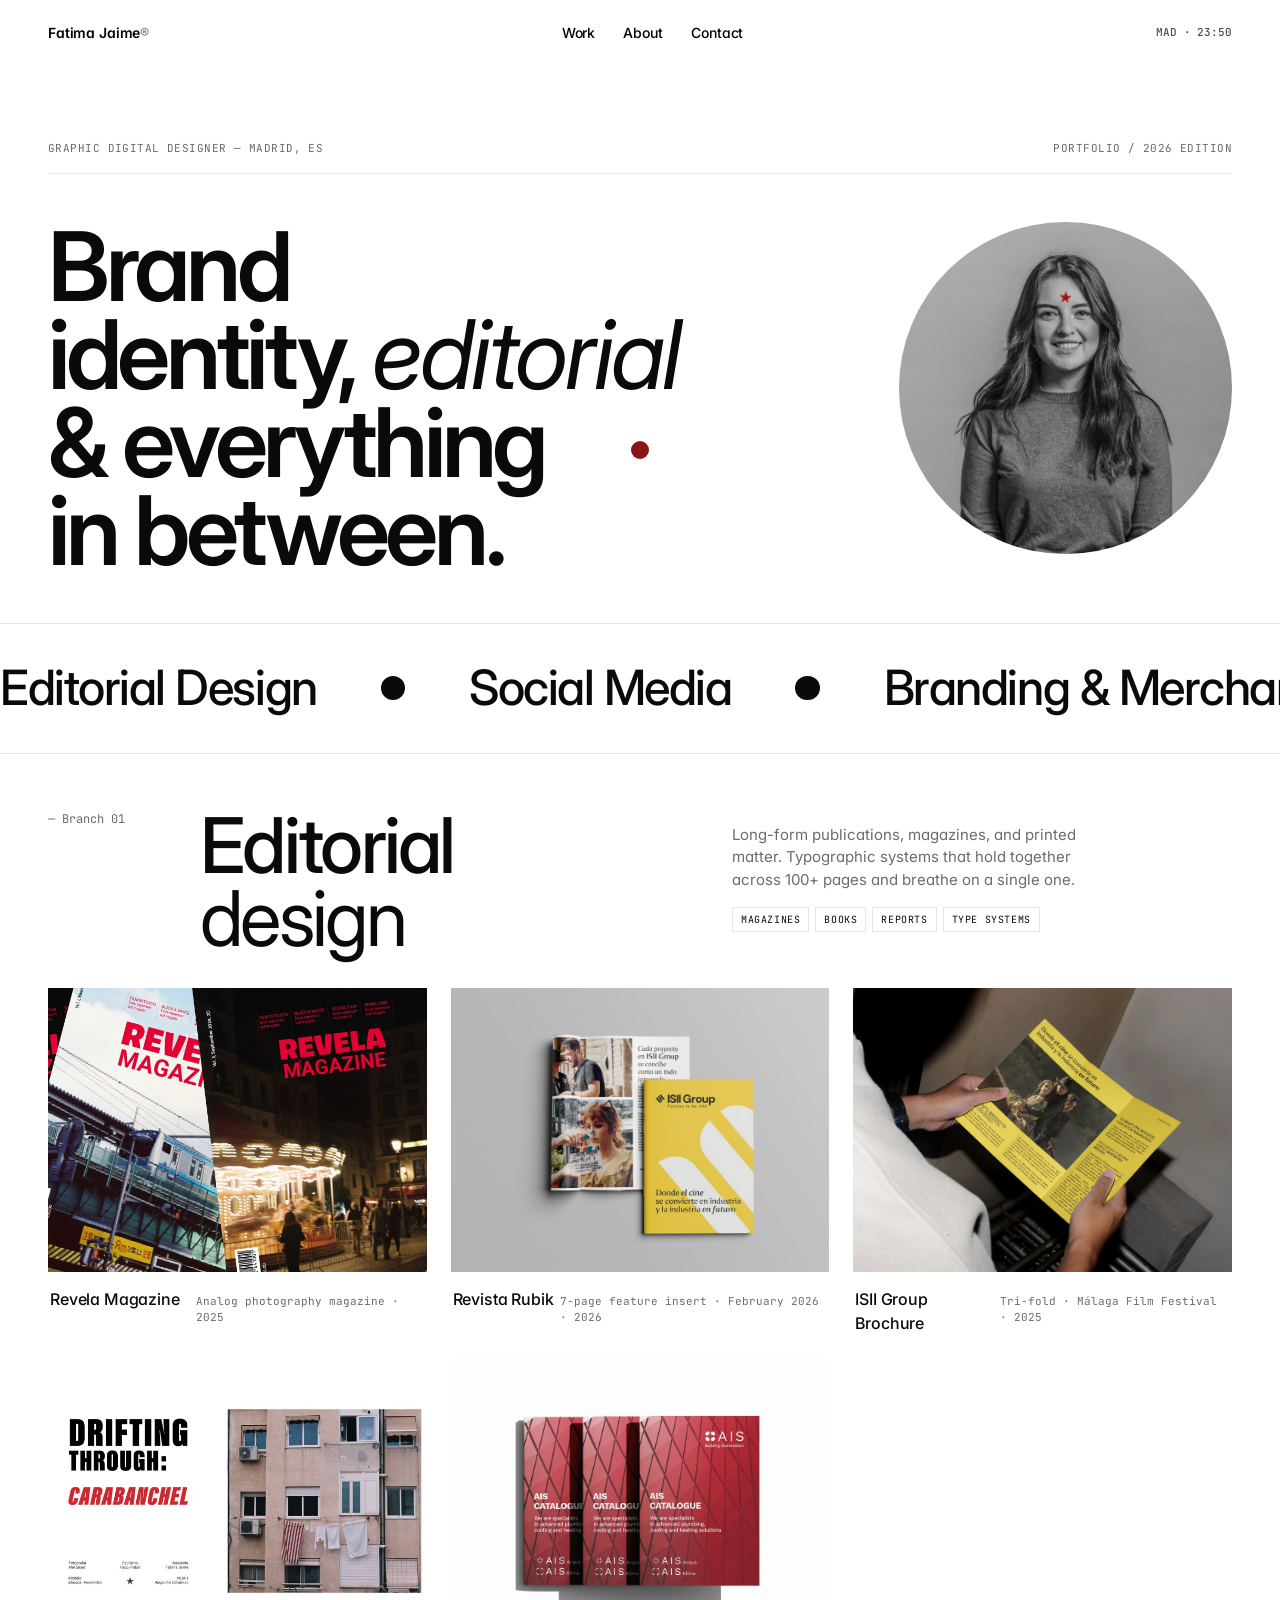
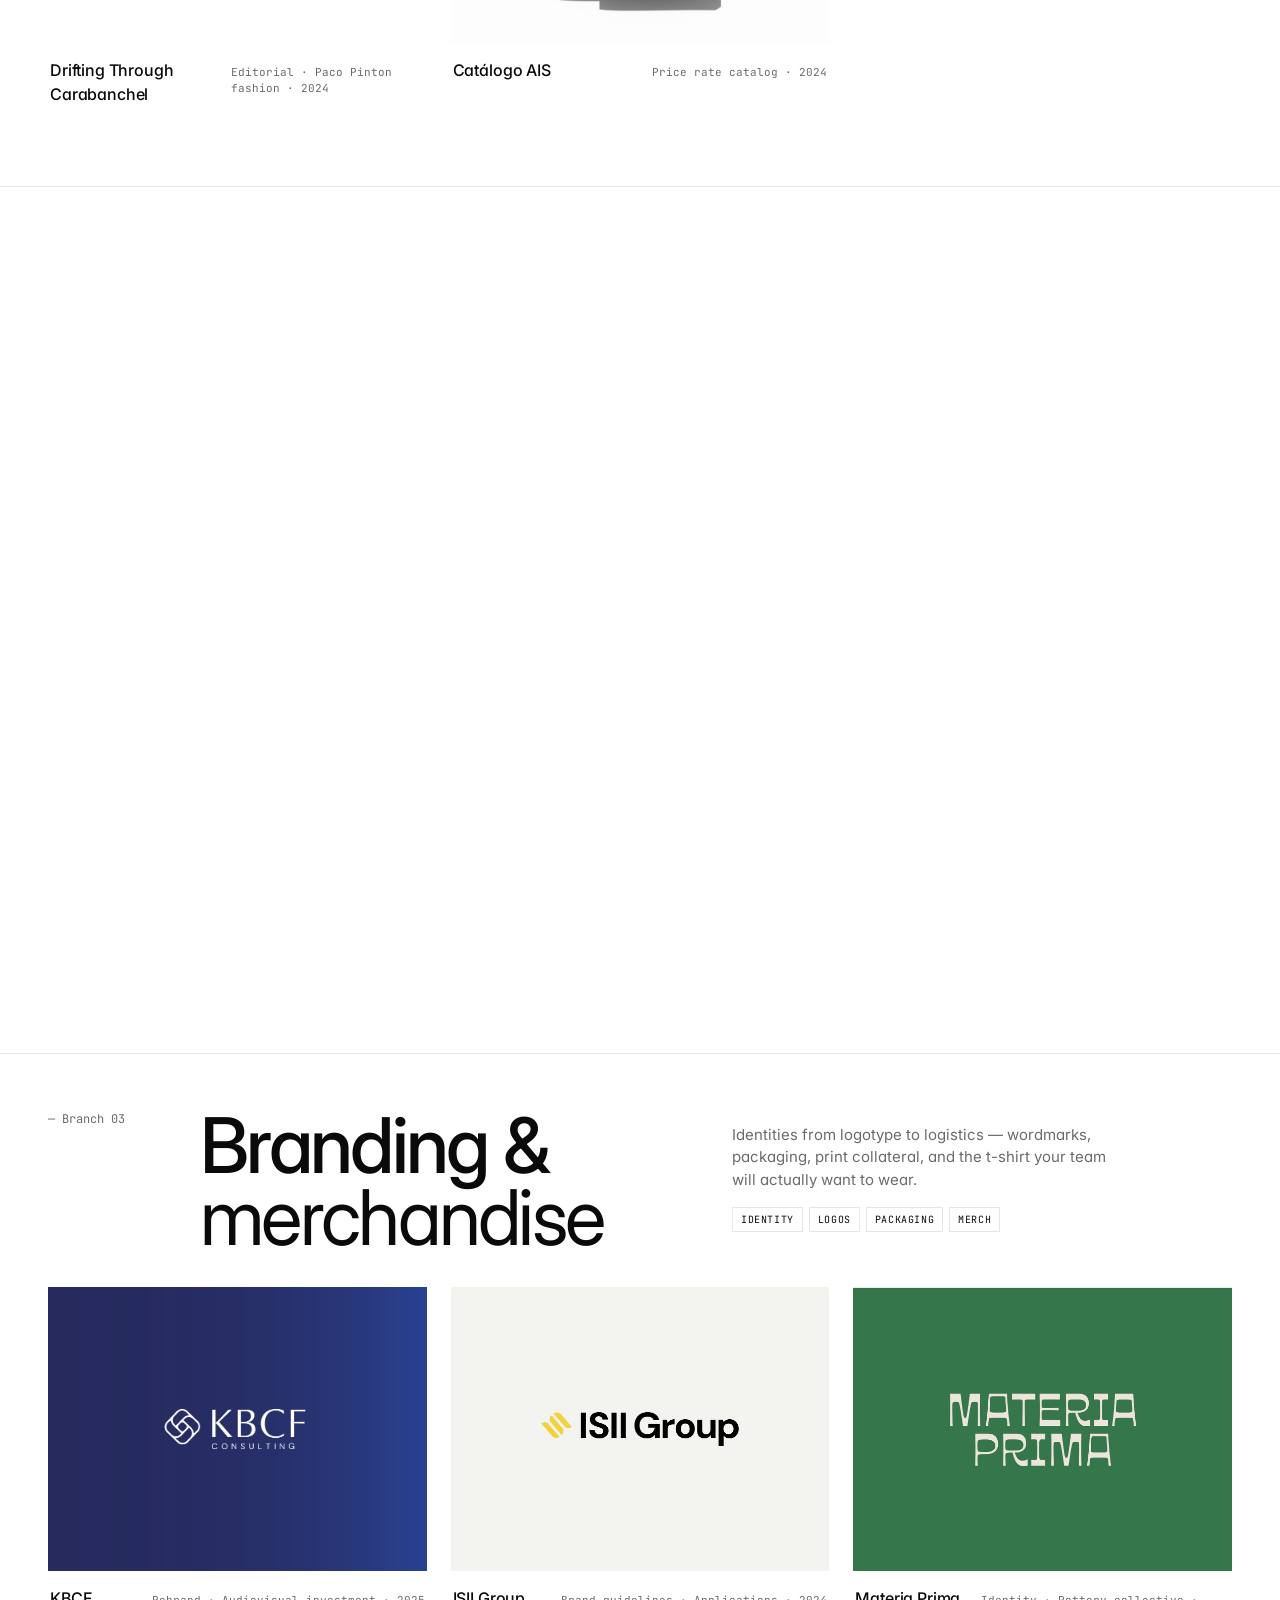
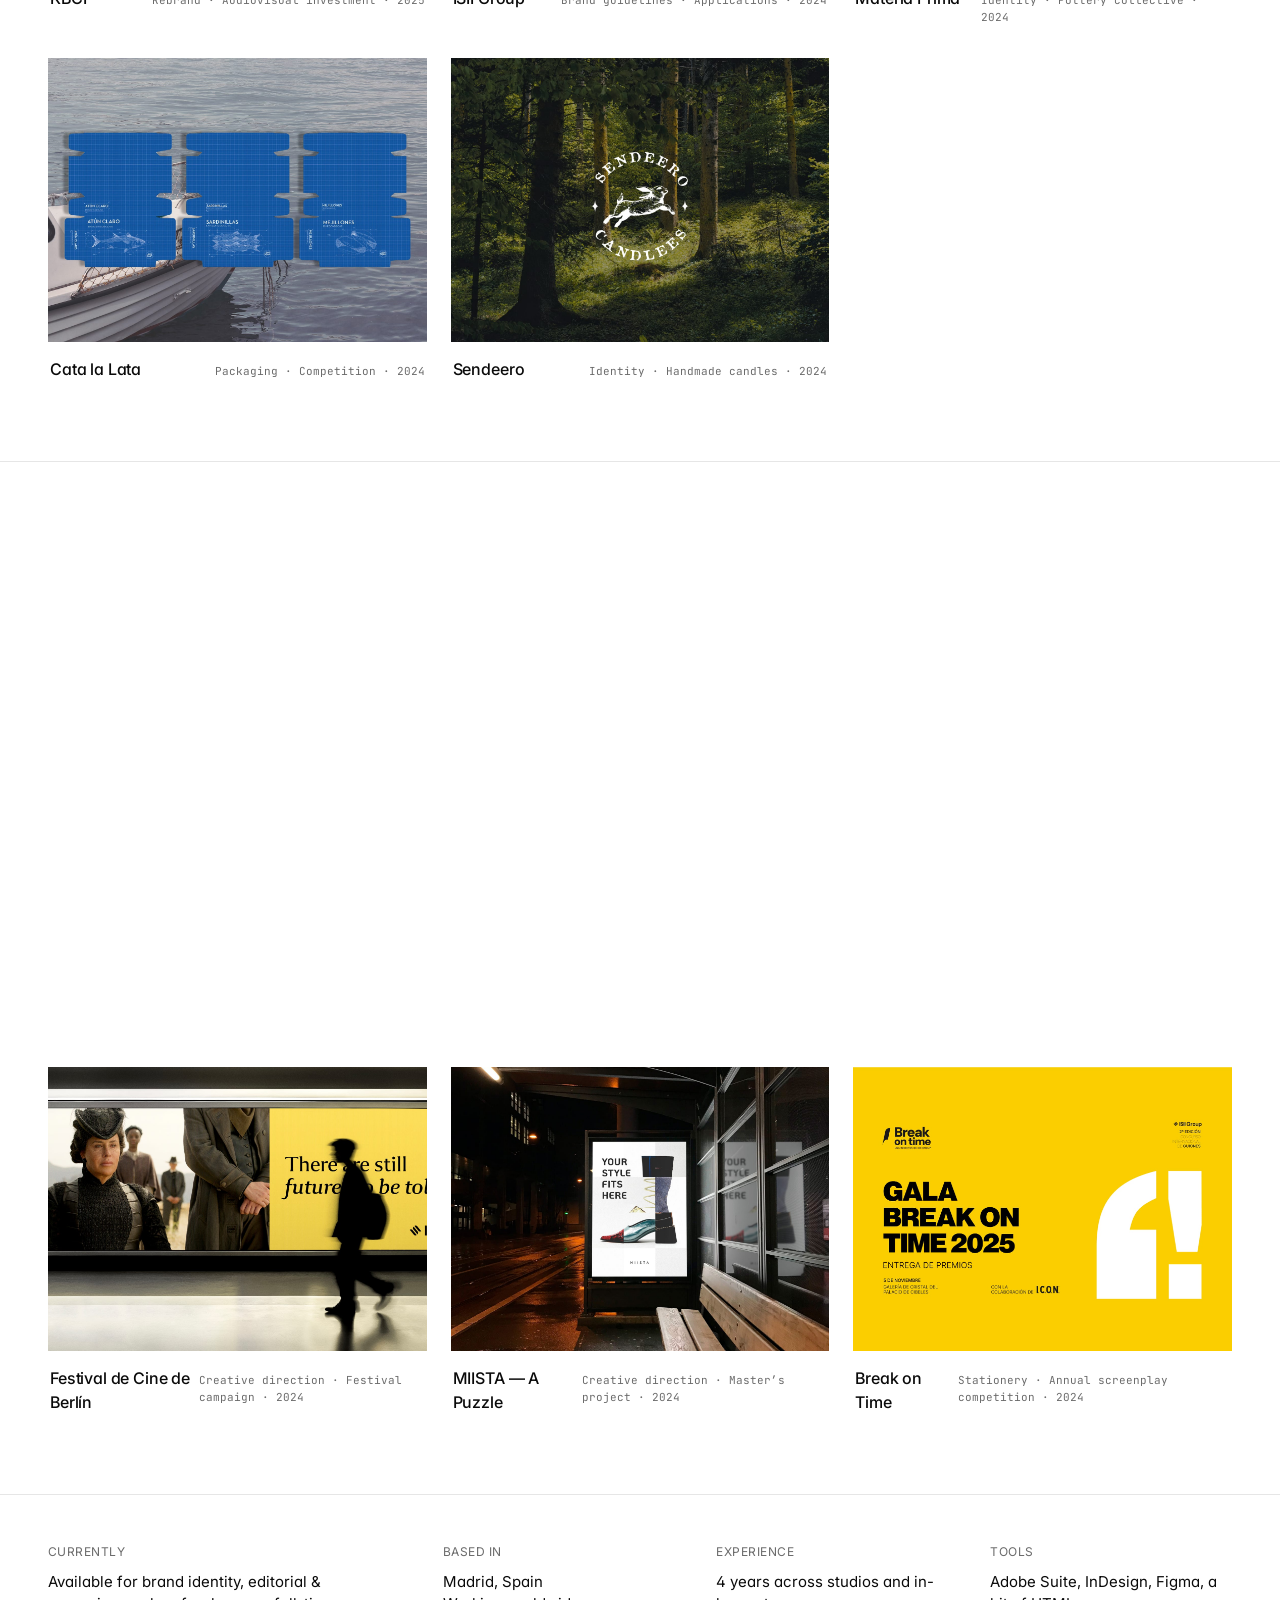
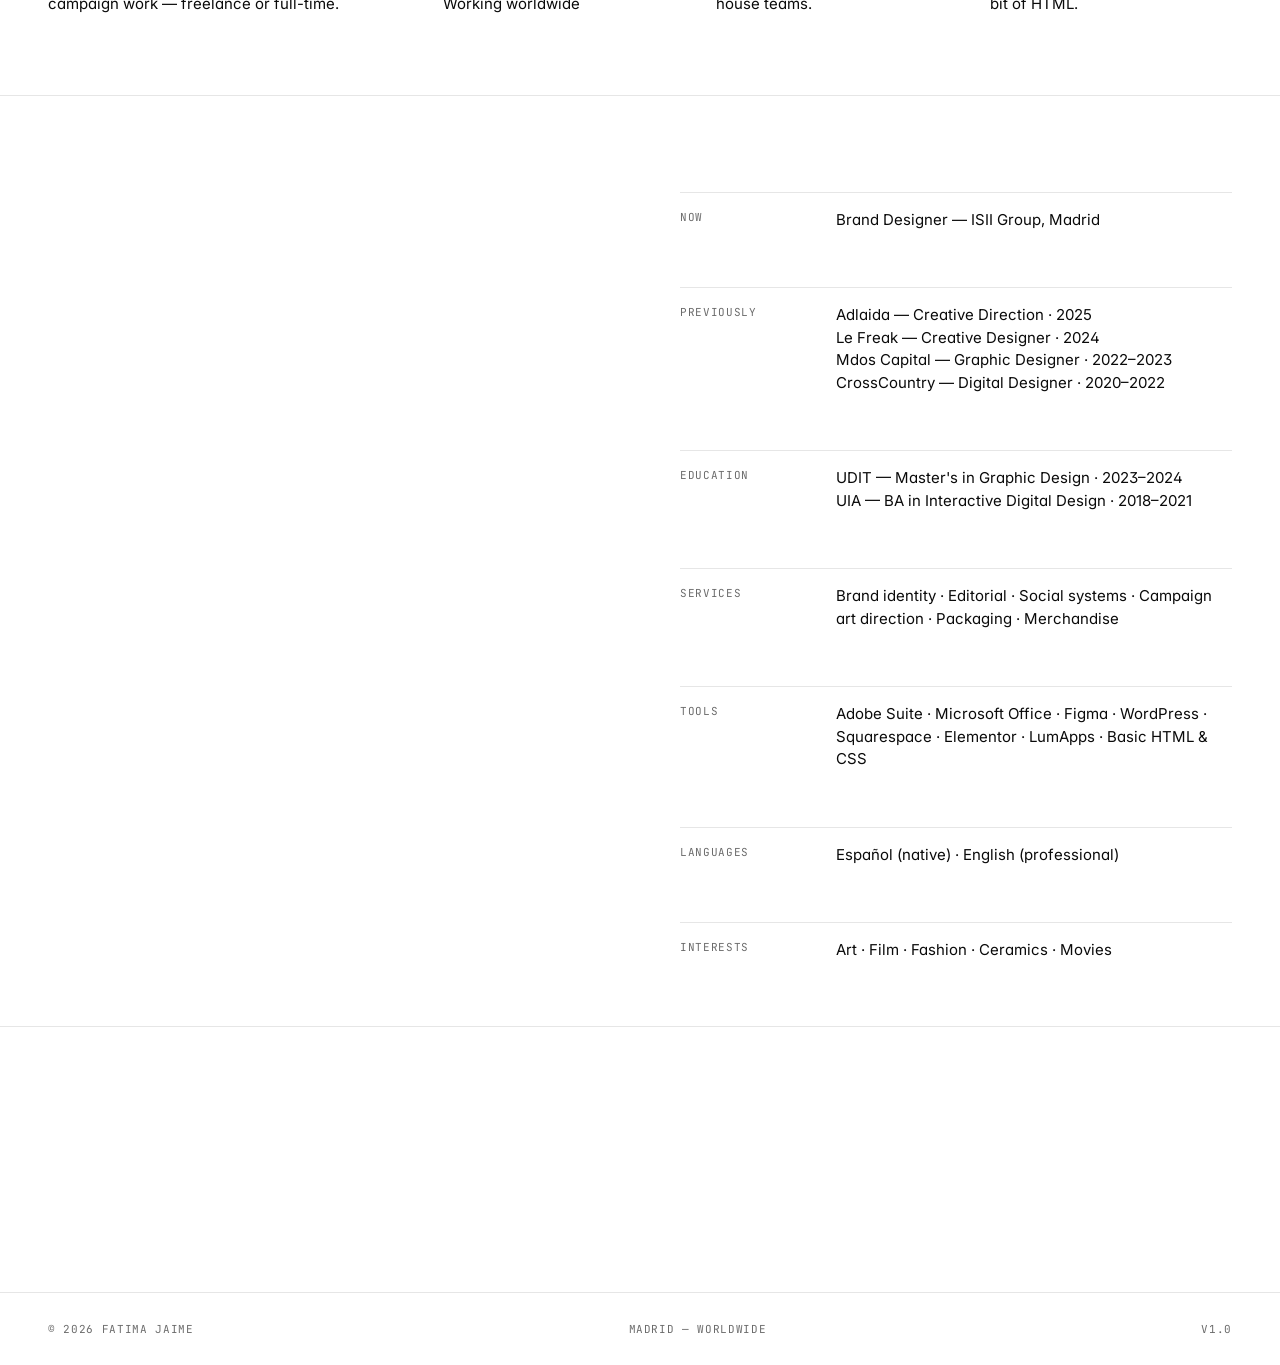
==== index.html @ b33d4600 "Initial portfolio site Static HTML/JS portfolio for Fatima Jaime. Images compressed (max 2000px, JPE" ====
<!doctype html>
<html lang="en">
<head>
<meta charset="utf-8" />
<meta name="viewport" content="width=device-width,initial-scale=1" />
<title>Fatima Jaime — Brand Designer</title>
<link rel="preconnect" href="https://fonts.googleapis.com">
<link rel="preconnect" href="https://fonts.gstatic.com" crossorigin>
<link rel="stylesheet" href="https://fonts.googleapis.com/css2?family=Inter:wght@300;400;500;600;700&family=JetBrains+Mono:wght@400;500&display=swap">
<style>
  :root{
    --bg:#ffffff;
    --fg:#0a0a0a;
    --muted:#6b6b6b;
    --hair:#e6e6e6;
    --hair-2:#f2f2f2;
    --max:1440px;
    --pad:48px;
    --ease: cubic-bezier(.2,.7,.2,1);
  }
  *{box-sizing:border-box;margin:0;padding:0}

  /* ---------- CUSTOM CURSOR ---------- */
  html, body{cursor:none}
  a, button, input, select, textarea, .tile, [role=button]{cursor:none}
  .cursor-dot{
    position:fixed;
    top:0;left:0;
    width:18px;height:18px;
    background:#8c1414;
    border-radius:50%;
    pointer-events:none;
    z-index:9999;
    transform:translate3d(-50%,-50%,0);
    transition: width .25s var(--ease), height .25s var(--ease), background .2s var(--ease);
    will-change: transform;
  }
  .cursor-dot.hover{
    width:44px;height:44px;
    background:#6e0c0c;
  }
  .cursor-dot.click{
    width:10px;height:10px;
  }
  @media (hover:none){
    html,body,a,button,.tile{cursor:auto}
    .cursor-dot{display:none}
  }
  html,body{background:var(--bg);color:var(--fg);-webkit-font-smoothing:antialiased;text-rendering:optimizeLegibility}
  body{
    font-family:"Inter","Inter Display",system-ui,sans-serif;
    font-feature-settings:"ss01","cv11";
    font-size:16px;
    line-height:1.5;
    font-weight:400;
    overflow-x:hidden;
  }
  a{color:inherit;text-decoration:none}
  img{display:block;max-width:100%}
  .mono{font-family:"JetBrains Mono",ui-monospace,monospace;font-size:11px;letter-spacing:.04em;text-transform:uppercase}

  /* ---------- NAV ---------- */
  .nav{
    position:fixed;top:0;left:0;right:0;z-index:50;
    display:flex;align-items:center;justify-content:space-between;
    padding:22px var(--pad);
    mix-blend-mode:difference;color:#fff;
    font-weight:500;
    letter-spacing:-.005em;
  }
  .nav .links{display:flex;gap:28px}
  .nav .links a{position:relative;font-size:14px}
  .nav .links a::after{
    content:"";position:absolute;left:0;right:0;bottom:-4px;height:1px;background:currentColor;
    transform:scaleX(0);transform-origin:left;transition:transform .5s var(--ease);
  }
  .nav .links a:hover::after{transform:scaleX(1)}
  .nav .brand{font-weight:600;font-size:14px;letter-spacing:-.01em}
  .nav .time{font-family:"JetBrains Mono",monospace;font-size:11px;opacity:.7}

  /* ---------- HERO ---------- */
  .hero{
    min-height:auto;
    padding:140px var(--pad) 48px;
    display:grid;
    grid-template-columns: minmax(0, 1fr) min(26vw, 340px);
    column-gap:48px;
    row-gap:48px;
    align-items:start;
  }
  .hero .eyebrow{
    grid-column: 1 / -1;
    display:flex;justify-content:space-between;align-items:baseline;
    color:var(--muted);
    border-bottom:1px solid var(--hair);
    padding-bottom:16px;
  }
  .hero .title{
    grid-column: 1 / 2;
    font-family:"Inter","Inter Display",sans-serif;
    font-weight:600;
    font-size: clamp(42px, 7.5vw, 126px);
    line-height:.92;
    letter-spacing:-.045em;
    text-wrap:balance;
  }
  .hero .title .it{font-style:italic;font-weight:400;letter-spacing:-.03em}
  .hero .portrait{
    grid-column: 2 / 3;
    grid-row: 2 / 3;
    align-self:start;
    width:100%;
    aspect-ratio: 1/1;
    overflow:hidden;
    border-radius:50%;
    filter: saturate(1.15) contrast(1.02);
  }
  .hero .portrait img{width:100%;height:100%;object-fit:cover;transition:transform 1.2s var(--ease)}
  .hero .portrait:hover img{transform:scale(1.03)}
  @media (max-width:900px){
    .hero{grid-template-columns: 1fr}
    .hero .title,.hero .portrait{grid-column:1 / -1}
    .hero .portrait{width:60vw;margin-top:8px}
  }

  /* ---------- INFO STRIP ---------- */
  .info-strip{
    padding:48px var(--pad) 80px;
    display:grid;
    grid-template-columns: 1.2fr .8fr .8fr .8fr;
    gap:32px;
    border-top:1px solid var(--hair);
    align-items:start;
  }
  .info-strip .col h5{color:var(--muted);font-weight:400;font-size:12px;letter-spacing:.04em;text-transform:uppercase;margin-bottom:10px}
  .info-strip .col p{font-size:15px;line-height:1.45;max-width:34ch}
  @media (max-width:900px){
    .info-strip{grid-template-columns:1fr 1fr;gap:24px}
  }

  /* ---------- MARQUEE ---------- */
  .marquee{
    border-top:1px solid var(--hair);
    border-bottom:1px solid var(--hair);
    overflow:hidden;
    padding:28px 0;
  }
  .marquee-track{
    display:flex;gap:64px;
    white-space:nowrap;
    animation: slide 40s linear infinite;
    font-family:"Inter","Inter Display",sans-serif;
    font-weight:500;
    font-size:clamp(26px,3.8vw,56px);
    letter-spacing:-.03em;
  }
  .marquee-track span{display:inline-flex;align-items:center;gap:64px}
  .marquee-track .star{width:.5em;height:.5em;background:var(--fg);border-radius:50%;display:inline-block}
  @keyframes slide{from{transform:translateX(0)}to{transform:translateX(-50%)}}

  /* ---------- SECTION HEADER ---------- */
  .section{padding:120px var(--pad) 80px}
  .sec-head{
    display:grid;grid-template-columns: 120px 1fr auto;gap:32px;
    align-items:baseline;
    border-bottom:1px solid var(--hair);
    padding-bottom:28px;margin-bottom:56px;
  }
  .sec-head .n{font-family:"JetBrains Mono",monospace;font-size:12px;color:var(--muted)}
  .sec-head .t{font-size:clamp(36px,5vw,68px);font-weight:500;letter-spacing:-.035em;line-height:1}
  .sec-head .t em{font-weight:400}
  .sec-head .c{font-family:"JetBrains Mono",monospace;font-size:11px;color:var(--muted);text-transform:uppercase;letter-spacing:.06em}

  /* ---------- BRANCH (work section) ---------- */
  .branch + .branch{border-top:1px solid var(--hair)}
  .branch-head{
    display:grid;grid-template-columns: 120px 1fr 1fr;gap:32px;
    padding:56px var(--pad) 32px;
    align-items:start;
  }
  .branch-head .idx{font-family:"JetBrains Mono",monospace;font-size:12px;color:var(--muted)}
  .branch-head h2{
    font-weight:500;letter-spacing:-.035em;line-height:.95;
    font-size:clamp(40px,6vw,96px);
  }
  .branch-head h2 em{font-weight:400;font-style:normal}
  .branch-head .desc{max-width:42ch;color:var(--muted);font-size:15px;line-height:1.5;padding-top:14px}
  .branch-head .desc .tags{margin-top:16px;display:flex;flex-wrap:wrap;gap:6px}
  .branch-head .desc .tags span{
    font-family:"JetBrains Mono",monospace;font-size:10px;
    padding:4px 8px;border:1px solid var(--hair);color:var(--fg);
    text-transform:uppercase;letter-spacing:.06em;
  }

  .grid{
    display:grid;gap:24px;
    padding:0 var(--pad) 80px;
  }
  .grid.cols-2{grid-template-columns:repeat(2,1fr)}
  .grid.cols-3{grid-template-columns:repeat(3,1fr)}
  .grid.cols-mixed{grid-template-columns:repeat(6,1fr)}
  .grid.cols-mixed .tile.w2{grid-column:span 2}
  .grid.cols-mixed .tile.w3{grid-column:span 3}
  .grid.cols-mixed .tile.w4{grid-column:span 4}
  .grid.cols-mixed .tile.w6{grid-column:span 6}
  @media (max-width:900px){
    .grid.cols-2,.grid.cols-3,.grid.cols-mixed{grid-template-columns:1fr}
    .grid.cols-mixed .tile.w2,.grid.cols-mixed .tile.w3,.grid.cols-mixed .tile.w4,.grid.cols-mixed .tile.w6{grid-column:auto}
  }

  .tile{
    position:relative;
    display:block;
    overflow:hidden;
    cursor:pointer;
  }
  .tile .media{
    position:relative;
    width:100%;
    aspect-ratio: 4/3;
    background: var(--hair-2);
    overflow:hidden;
  }
  .tile.tall .media{aspect-ratio: 3/4}
  .tile.wide .media{aspect-ratio: 16/9}
  .tile.square .media{aspect-ratio: 1/1}
  #grid-editorial .tile .media{aspect-ratio: 4/3 !important}
  #grid-social .tile .media{aspect-ratio: 16/9 !important; background:#f5f2ee}
  #grid-social .tile .media img{object-fit:cover}
  .tile .media svg,
  .tile .media img,
  .tile .media video{width:100%;height:100%;display:block;object-fit:cover;transition: transform 1s var(--ease)}
  .tile:hover .media svg,
  .tile:hover .media img,
  .tile:hover .media video{transform:scale(1.03)}
  .tile .cap{
    display:flex;justify-content:space-between;align-items:baseline;
    padding:14px 2px 0;
    border-top:1px solid transparent;
  }
  .tile .cap h3{font-weight:500;font-size:16px;letter-spacing:-.01em}
  .tile .cap .yr{font-family:"JetBrains Mono",monospace;font-size:11px;color:var(--muted)}
  .tile .cap .arr{
    display:inline-block;transform:translateX(-6px);opacity:0;
    transition:transform .5s var(--ease),opacity .5s var(--ease);
    margin-left:8px;
  }
  .tile:hover .cap .arr{transform:translateX(0);opacity:1}

  /* Placeholder textures */
  .ph{width:100%;height:100%}
  .ph-label{
    position:absolute;left:16px;bottom:16px;
    font-family:"JetBrains Mono",monospace;font-size:10px;
    background:rgba(255,255,255,.9);padding:4px 8px;
    text-transform:uppercase;letter-spacing:.06em;color:var(--fg);
  }

  /* ---------- ABOUT ---------- */
  .about{
    padding:96px var(--pad) 48px;
    display:grid;grid-template-columns: 1fr 1fr; gap:80px;
    border-top:1px solid var(--hair);
    align-items:end;
  }
  .about .lead{
    font-size:clamp(28px,3vw,44px);
    font-weight:400;
    letter-spacing:-.02em;
    line-height:1.15;
    text-wrap:balance;
  }
  .about .lead em{font-weight:400;color:var(--muted)}
  .about .side{display:flex;flex-direction:column;gap:40px}
  .about .kv{display:grid;grid-template-columns: 140px 1fr;gap:16px;padding:16px 0;border-top:1px solid var(--hair)}
  .about .kv h5{font-family:"JetBrains Mono",monospace;font-size:11px;text-transform:uppercase;letter-spacing:.06em;color:var(--muted);font-weight:400}
  .about .kv p{font-size:15px;line-height:1.5}
  @media (max-width:900px){.about{grid-template-columns:1fr;gap:40px}}

  /* ---------- CONTACT ---------- */
  .contact{
    padding:64px var(--pad) 48px;
    border-top:1px solid var(--hair);
    text-align:left;
  }
  .contact .hint{font-family:"JetBrains Mono",monospace;font-size:11px;color:var(--muted);text-transform:uppercase;letter-spacing:.06em;margin-bottom:32px}
  .contact h2{
    font-size:clamp(60px,12vw,220px);
    font-weight:500;letter-spacing:-.045em;line-height:.9;
  }
  .contact h2 em{font-weight:400;font-style:italic}
  .contact .mail{
    display:inline-flex;align-items:center;gap:8px;
    border-bottom:1px solid var(--fg);
    padding-bottom:2px;margin-top:8px;
    transition:padding .3s var(--ease);
  }
  .contact .mail:hover{padding-right:14px}
  .contact .socials{
    margin-top:32px;display:flex;gap:24px;flex-wrap:wrap;
    padding-top:20px;border-top:1px solid var(--hair);
  }
  .contact .socials a{
    display:flex;align-items:center;gap:10px;font-size:14px;
  }
  .contact .socials a .dot{width:6px;height:6px;background:var(--fg);border-radius:50%}

  /* ---------- FOOTER ---------- */
  footer{
    padding:28px var(--pad);
    border-top:1px solid var(--hair);
    display:flex;justify-content:space-between;align-items:center;
    color:var(--muted);
    font-family:"JetBrains Mono",monospace;font-size:11px;
    text-transform:uppercase;letter-spacing:.06em;
  }

  /* ---------- REVEAL ---------- */
  [data-reveal]{
    opacity:0;transform:translateY(24px);
    transition: opacity .9s var(--ease), transform .9s var(--ease);
  }
  [data-reveal].in{opacity:1;transform:none}

  /* ---------- TWEAKS PANEL ---------- */
  .tweaks{
    position:fixed;right:16px;bottom:16px;z-index:100;
    background:#fff;border:1px solid var(--fg);
    padding:16px;width:280px;
    font-family:"JetBrains Mono",monospace;font-size:11px;
    display:none;
  }
  .tweaks.open{display:block}
  .tweaks h4{text-transform:uppercase;letter-spacing:.08em;font-weight:500;margin-bottom:14px;display:flex;justify-content:space-between;align-items:center}
  .tweaks .row{margin-bottom:12px}
  .tweaks .row label{display:block;color:var(--muted);margin-bottom:6px;text-transform:uppercase;letter-spacing:.06em}
  .tweaks select,.tweaks input[type=text]{
    width:100%;padding:6px 8px;border:1px solid var(--hair);font-family:inherit;font-size:11px;background:#fff;
  }
  .tweaks button.x{background:none;border:none;cursor:pointer;font-family:inherit;font-size:14px}

  /* ---------- LIGHTBOX ---------- */
  .lightbox{
    position:fixed;inset:0;z-index:200;
    background:rgba(255,255,255,.98);
    display:none;flex-direction:column;
  }
  .lightbox.open{display:flex}
  .lb-meta{
    padding:20px 32px;border-bottom:1px solid var(--hair);
    background:#fff;
  }
  .lb-head{display:flex;justify-content:space-between;align-items:flex-start;gap:24px}
  .lb-title{font-size:22px;font-weight:500;letter-spacing:-.02em}
  .lb-sub{font-family:"JetBrains Mono",monospace;font-size:11px;color:var(--muted);text-transform:uppercase;letter-spacing:.06em;margin-top:4px}
  .lb-desc{margin-top:10px;max-width:68ch;font-size:14px;color:var(--muted);line-height:1.5}
  .lb-nav{display:flex;align-items:center;gap:10px}
  .lb-count{font-family:"JetBrains Mono",monospace;font-size:11px;color:var(--muted);margin-right:8px}
  .lb-btn{
    width:36px;height:36px;border:1px solid var(--hair);background:#fff;
    font-size:16px;cursor:none;font-family:inherit;
    display:inline-flex;align-items:center;justify-content:center;
  }
  .lb-btn:hover{background:var(--fg);color:#fff}
  .lb-x{font-size:22px}
  .lb-stage{
    flex:1;overflow-y:auto;padding:32px;
    display:flex;flex-direction:column;gap:24px;align-items:center;
    background:#fafafa;
  }
  .lb-stage img,
  .lb-stage video{
    max-width:min(1100px, 100%);
    width:100%;height:auto;display:block;
    box-shadow:0 8px 32px rgba(0,0,0,.08);
  }
  /* Portrait videos (IG stories) — cap height instead of width */
  .lb-stage video{
    max-height:80vh;
    width:auto;
    max-width:min(560px, 100%);
    object-fit:contain;
    background:#000;
  }
</style>
</head>
<body>

<script>
const TWEAKS_DEFAULTS = /*EDITMODE-BEGIN*/{
  "heroStyle": "stacked",
  "workLayout": "uniform",
  "showMarquee": true
}/*EDITMODE-END*/;
</script>

<!-- CUSTOM CURSOR -->
<div class="cursor-dot" id="cursorDot"></div>

<!-- NAV -->
<nav class="nav">
  <a class="brand" href="#top">Fatima Jaime<span style="opacity:.5">®</span></a>
  <div class="links">
    <a href="#work">Work</a>
    <a href="#about">About</a>
    <a href="#contact">Contact</a>
  </div>
  <div class="time" id="clock">MAD · 00:00</div>
</nav>

<!-- HERO -->
<section class="hero" id="top">
  <div class="eyebrow mono" data-reveal>
    <span>Graphic digital designer — Madrid, ES</span>
    <span>Portfolio / 2026 Edition</span>
  </div>

  <h1 class="title" data-reveal id="heroTitle">
    Brand<br/>
    identity, <span class="it">editorial</span><br/>
    &amp; everything<br/>
    in between.
  </h1>

  <div class="portrait" data-reveal>
    <img src="assets/fati.jpg" alt="Fatima Jaime">
  </div>
</section>

<!-- MARQUEE -->
<div class="marquee" id="marquee">
  <div class="marquee-track">
    <span>Editorial Design <i class="star"></i> Social Media <i class="star"></i> Branding &amp; Merchandise <i class="star"></i> Campaigns <i class="star"></i></span>
    <span>Editorial Design <i class="star"></i> Social Media <i class="star"></i> Branding &amp; Merchandise <i class="star"></i> Campaigns <i class="star"></i></span>
  </div>
</div>

<!-- WORK -->
<section id="work">

  <!-- BRANCH: EDITORIAL -->
  <div class="branch" id="editorial">
    <div class="branch-head" data-reveal>
      <span class="idx">— Branch 01</span>
      <h2>Editorial<br/><em>design</em></h2>
      <div class="desc">
        Long-form publications, magazines, and printed matter. Typographic systems that hold together across 100+ pages and breathe on a single one.
        <div class="tags">
          <span>Magazines</span><span>Books</span><span>Reports</span><span>Type systems</span>
        </div>
      </div>
    </div>
    <div class="grid cols-mixed" id="grid-editorial"></div>
  </div>

  <!-- BRANCH: SOCIAL -->
  <div class="branch" id="social">
    <div class="branch-head" data-reveal>
      <span class="idx">— Branch 02</span>
      <h2>Social<br/><em>media</em></h2>
      <div class="desc">
        Content systems for brands that post every day. Grids, story templates, and campaign drops designed to scale without losing character.
        <div class="tags">
          <span>Instagram</span><span>Templates</span><span>Motion</span><span>Content design</span>
        </div>
      </div>
    </div>
    <div class="grid cols-3" id="grid-social"></div>
  </div>

  <!-- BRANCH: BRANDING -->
  <div class="branch" id="branding">
    <div class="branch-head" data-reveal>
      <span class="idx">— Branch 03</span>
      <h2>Branding &amp;<br/><em>merchandise</em></h2>
      <div class="desc">
        Identities from logotype to logistics — wordmarks, packaging, print collateral, and the t-shirt your team will actually want to wear.
        <div class="tags">
          <span>Identity</span><span>Logos</span><span>Packaging</span><span>Merch</span>
        </div>
      </div>
    </div>
    <div class="grid cols-mixed" id="grid-branding"></div>
  </div>

  <!-- BRANCH: CAMPAIGNS -->
  <div class="branch" id="campaigns">
    <div class="branch-head" data-reveal>
      <span class="idx">— Branch 04</span>
      <h2>Campaigns<br/><em>&amp; corporate</em></h2>
      <div class="desc">
        Integrated campaigns that live across OOH, digital, and internal comms. Built to communicate clearly, first — and then to delight.
        <div class="tags">
          <span>Art direction</span><span>OOH</span><span>Decks</span><span>Corporate</span>
        </div>
      </div>
    </div>
    <div class="grid cols-2" id="grid-campaigns"></div>
  </div>

</section>

<!-- INFO STRIP (Currently / Based in / Experience / Tools) -->
<section class="info-strip">
  <div class="col" data-reveal>
    <h5>Currently</h5>
    <p>Available for brand identity, editorial &amp; campaign work — freelance or full-time.</p>
  </div>
  <div class="col" data-reveal>
    <h5>Based in</h5>
    <p>Madrid, Spain<br/>Working worldwide</p>
  </div>
  <div class="col" data-reveal>
    <h5>Experience</h5>
    <p>4 years across studios and in-house teams.</p>
  </div>
  <div class="col" data-reveal>
    <h5>Tools</h5>
    <p>Adobe Suite, InDesign, Figma, a bit of HTML.</p>
  </div>
</section>

<!-- ABOUT -->
<section class="about" id="about">
  <p class="lead" data-reveal>
    I'm <strong>Fatima Jaime</strong> — currently <em>Brand Designer at ISII Group</em>, based in Madrid. An interactive digital designer working across <em>identities, editorial systems, and campaigns</em>. I strive to learn from every opportunity, whether corporate or creative — my curiosity drives me to explore and appreciate design across all mediums.
  </p>
  <div class="side" data-reveal>
    <div class="kv"><h5>Now</h5><p>Brand Designer — ISII Group, Madrid</p></div>
    <div class="kv"><h5>Previously</h5><p>Adlaida — Creative Direction · 2025<br/>Le Freak — Creative Designer · 2024<br/>Mdos Capital — Graphic Designer · 2022–2023<br/>CrossCountry — Digital Designer · 2020–2022</p></div>
    <div class="kv"><h5>Education</h5><p>UDIT — Master's in Graphic Design · 2023–2024<br/>UIA — BA in Interactive Digital Design · 2018–2021</p></div>
    <div class="kv"><h5>Services</h5><p>Brand identity · Editorial · Social systems · Campaign art direction · Packaging · Merchandise</p></div>
    <div class="kv"><h5>Tools</h5><p>Adobe Suite · Microsoft Office · Figma · WordPress · Squarespace · Elementor · LumApps · Basic HTML &amp; CSS</p></div>
    <div class="kv"><h5>Languages</h5><p>Español (native) · English (professional)</p></div>
    <div class="kv"><h5>Interests</h5><p>Art · Film · Fashion · Ceramics · Movies</p></div>
  </div>
</section>

<!-- CONTACT -->
<section class="contact" id="contact">
  <div class="hint" data-reveal>— Get in touch</div>
  <div style="margin-top:8px" data-reveal>
    <a class="mail mono" style="font-size:13px" href="mailto:fatimajaimemoncada@gmail.com">fatimajaimemoncada@gmail.com →</a>
  </div>
  <div class="socials" data-reveal>
    <a href="https://www.linkedin.com/in/fatima-jaime-moncada-629b0825b/" target="_blank" rel="noopener"><span class="dot"></span> LinkedIn</a>
    <a href="https://www.behance.net/upsfatt" target="_blank" rel="noopener"><span class="dot"></span> Behance</a>
    <a href="mailto:fatimajaimemoncada@gmail.com"><span class="dot"></span> Email</a>
  </div>
</section>

<footer>
  <span>© 2026 Fatima Jaime</span>
  <span>Madrid — Worldwide</span>
  <span>v1.0</span>
</footer>

<!-- TWEAKS -->
<div class="tweaks" id="tweaks">
  <h4>Tweaks <button class="x" id="closeTweaks">×</button></h4>
  <div class="row">
    <label>Hero wording</label>
    <select id="tw-hero">
      <option value="stacked">Stacked (default)</option>
      <option value="short">Short & loud</option>
      <option value="quiet">Quiet introduction</option>
    </select>
  </div>
  <div class="row">
    <label>Work grid layout</label>
    <select id="tw-layout">
      <option value="mixed">Mixed asymmetric</option>
      <option value="uniform">Uniform 3-column</option>
      <option value="tall">Tall gallery</option>
    </select>
  </div>
  <div class="row">
    <label>Marquee strip</label>
    <select id="tw-marquee">
      <option value="true">Show</option>
      <option value="false">Hide</option>
    </select>
  </div>
</div>

<!-- LIGHTBOX -->
<div class="lightbox" id="lightbox" aria-hidden="true">
  <div class="lb-meta"></div>
  <div class="lb-stage"></div>
</div>

<script src="portfolio.js"></script>

</body>
</html>
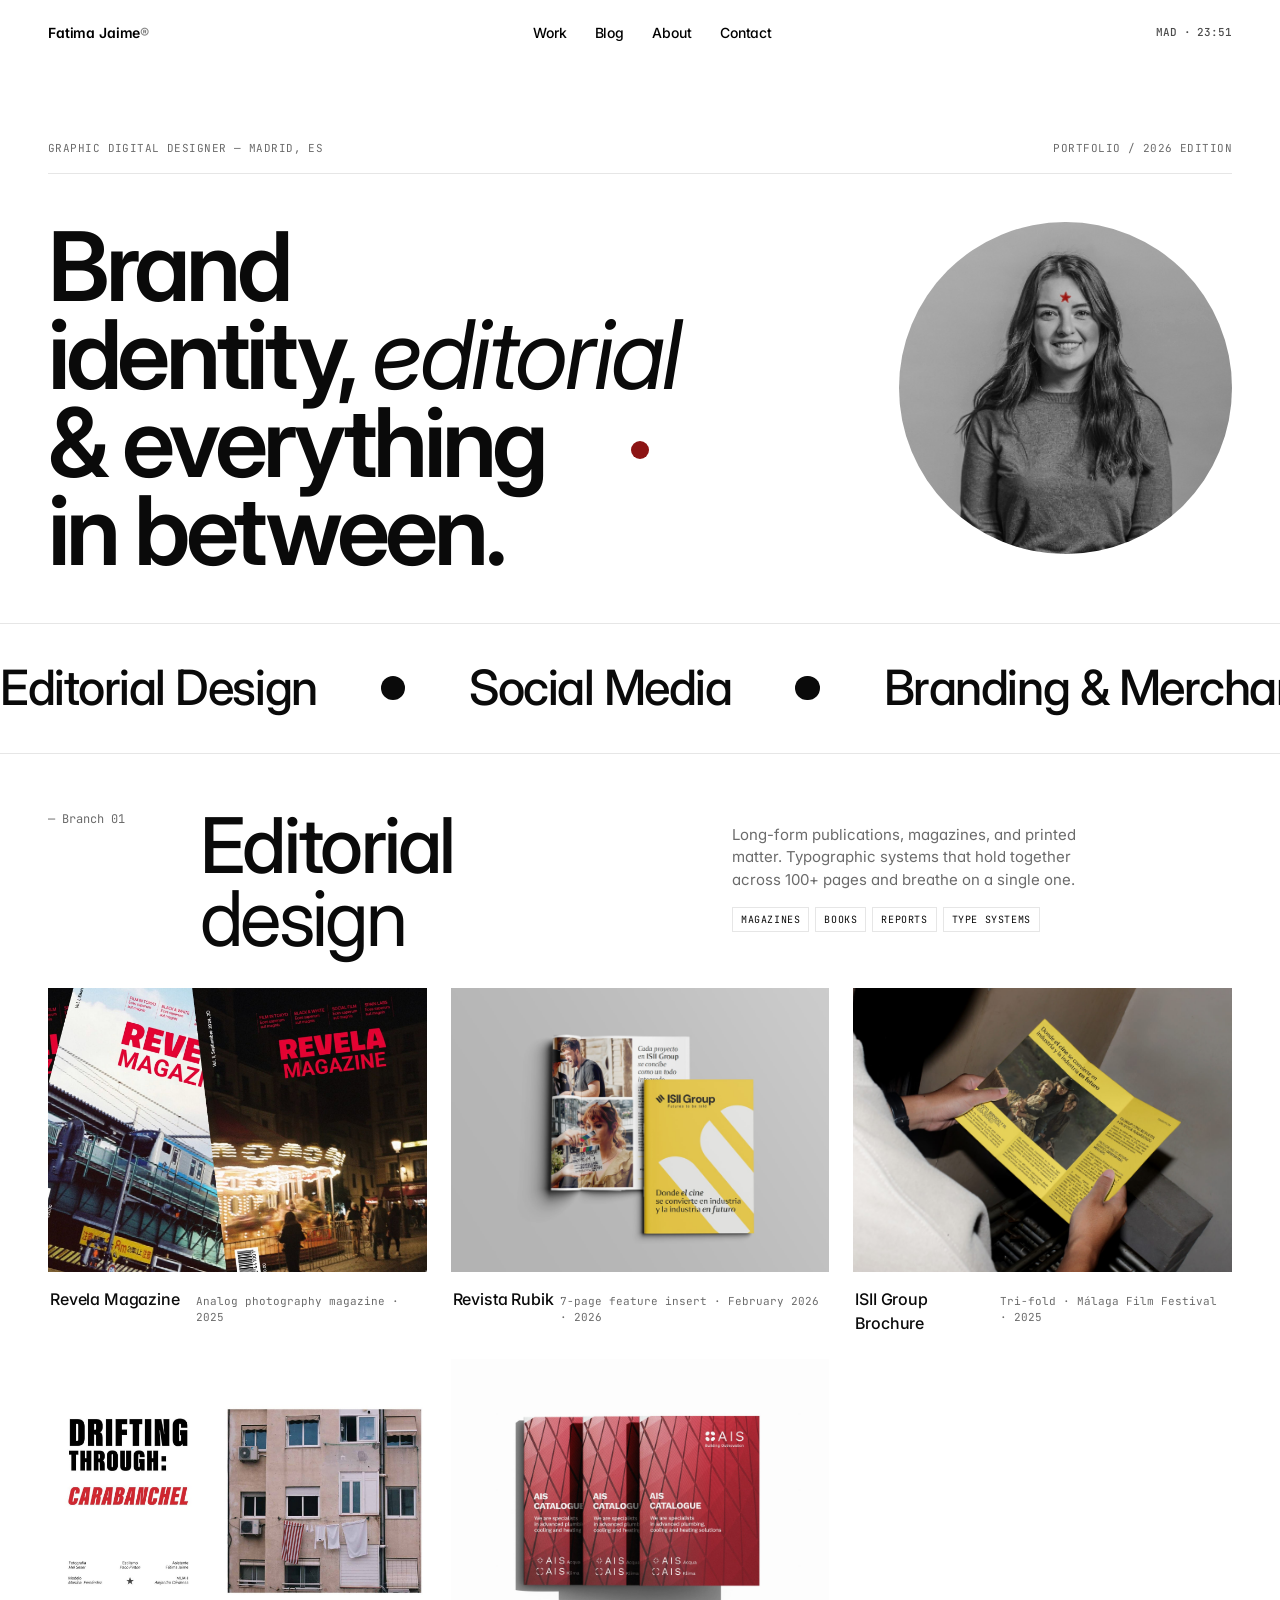
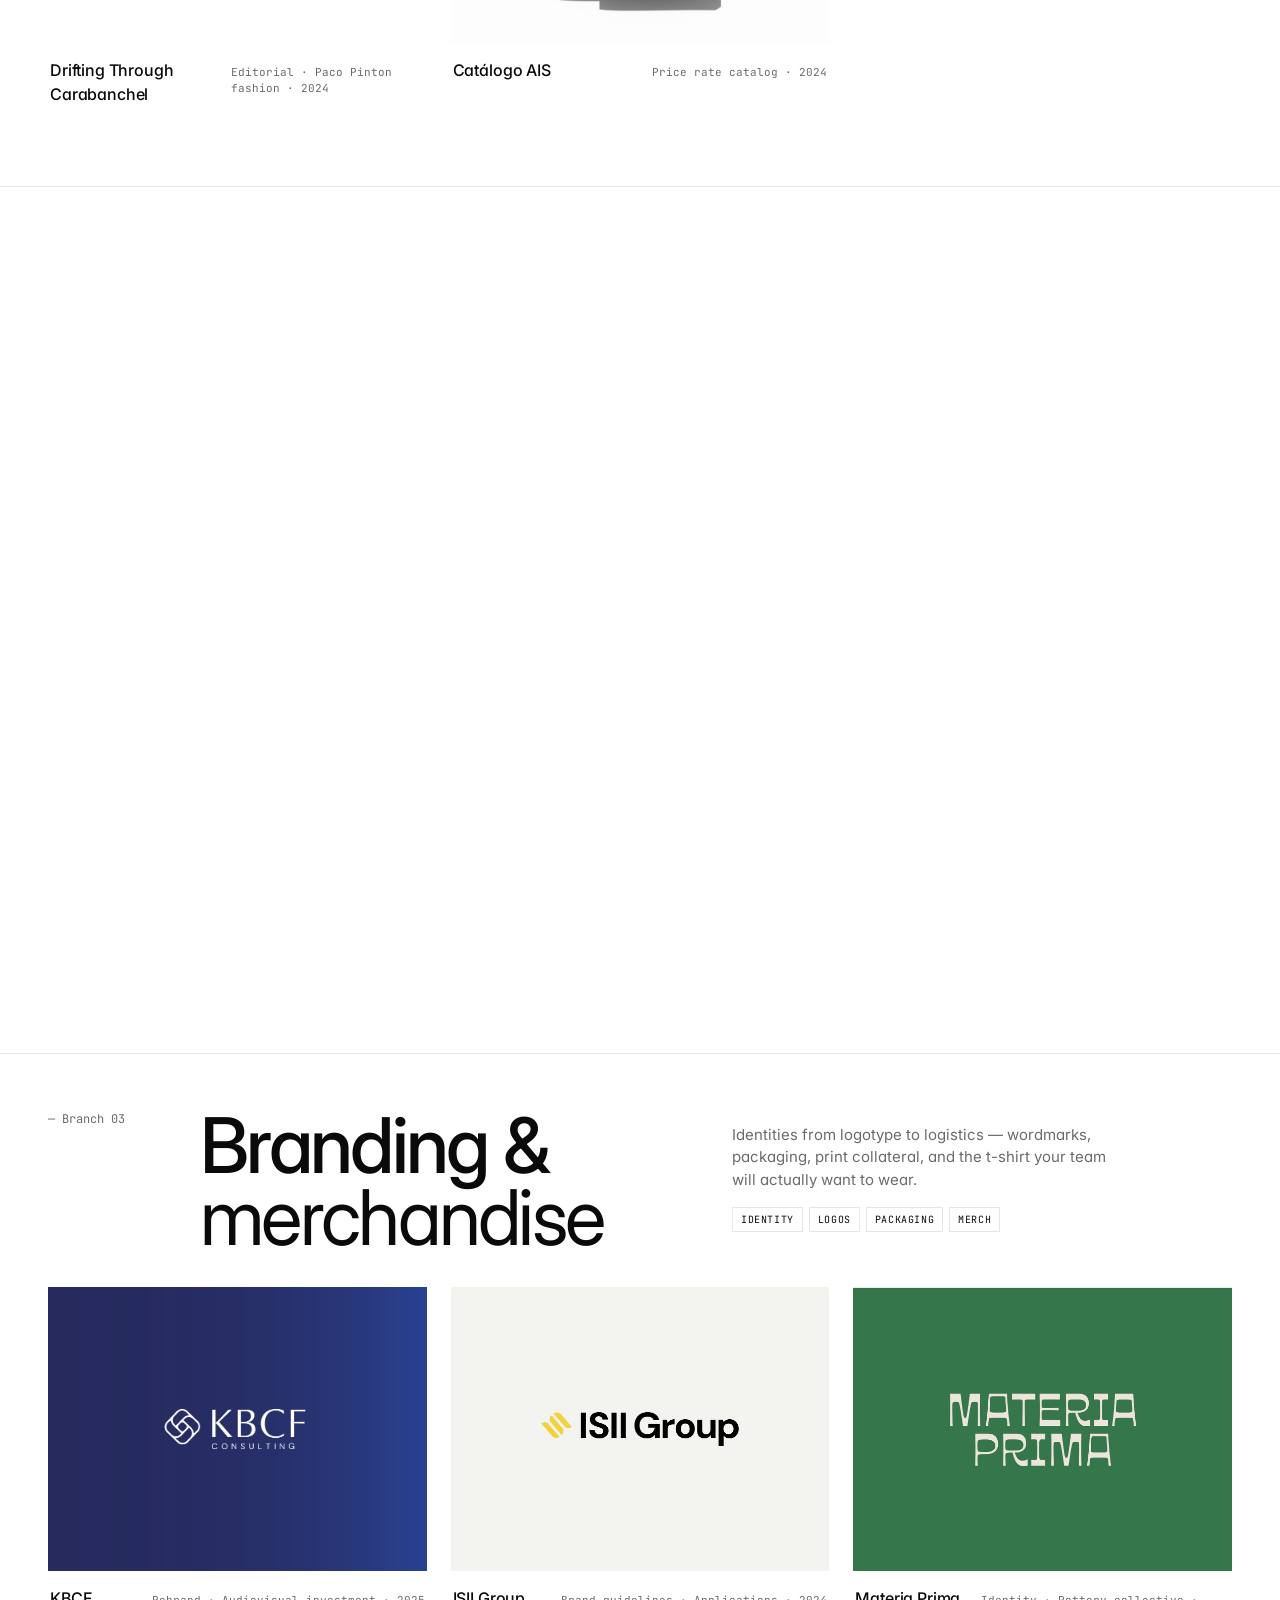
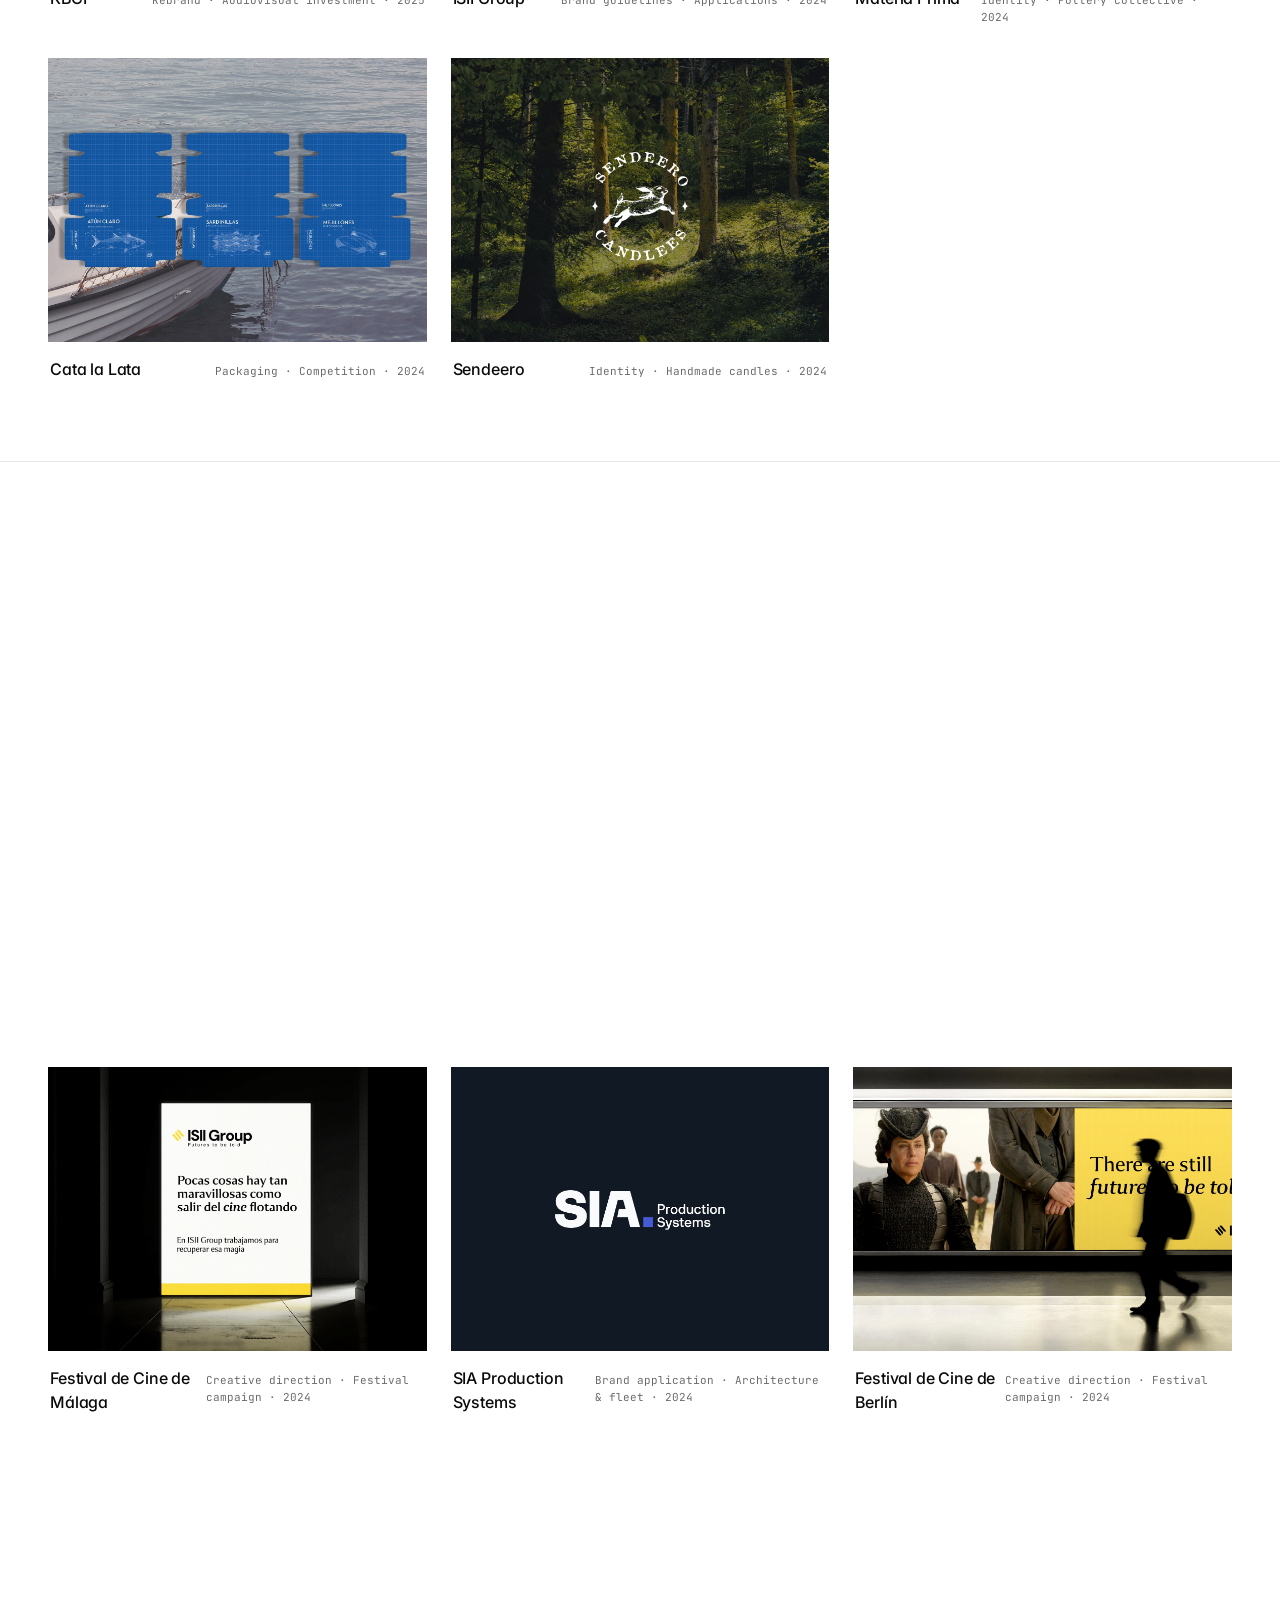
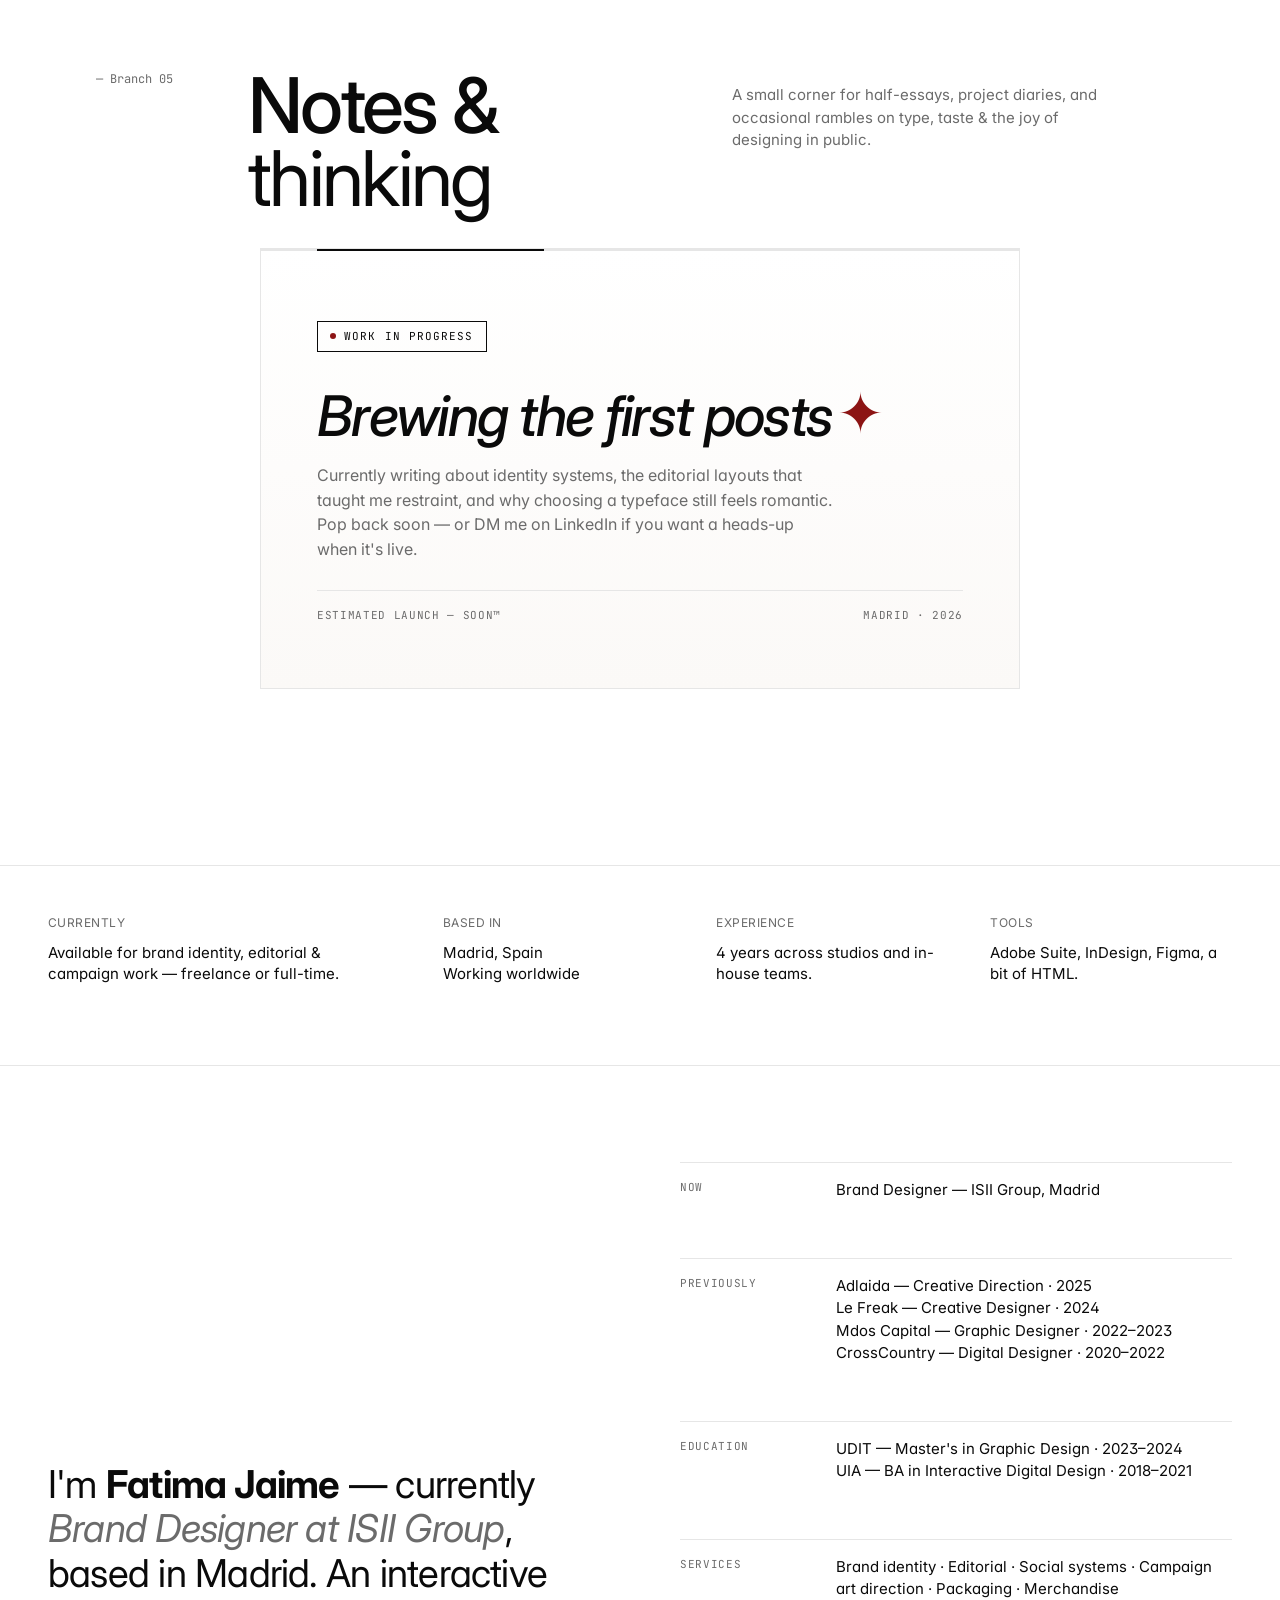
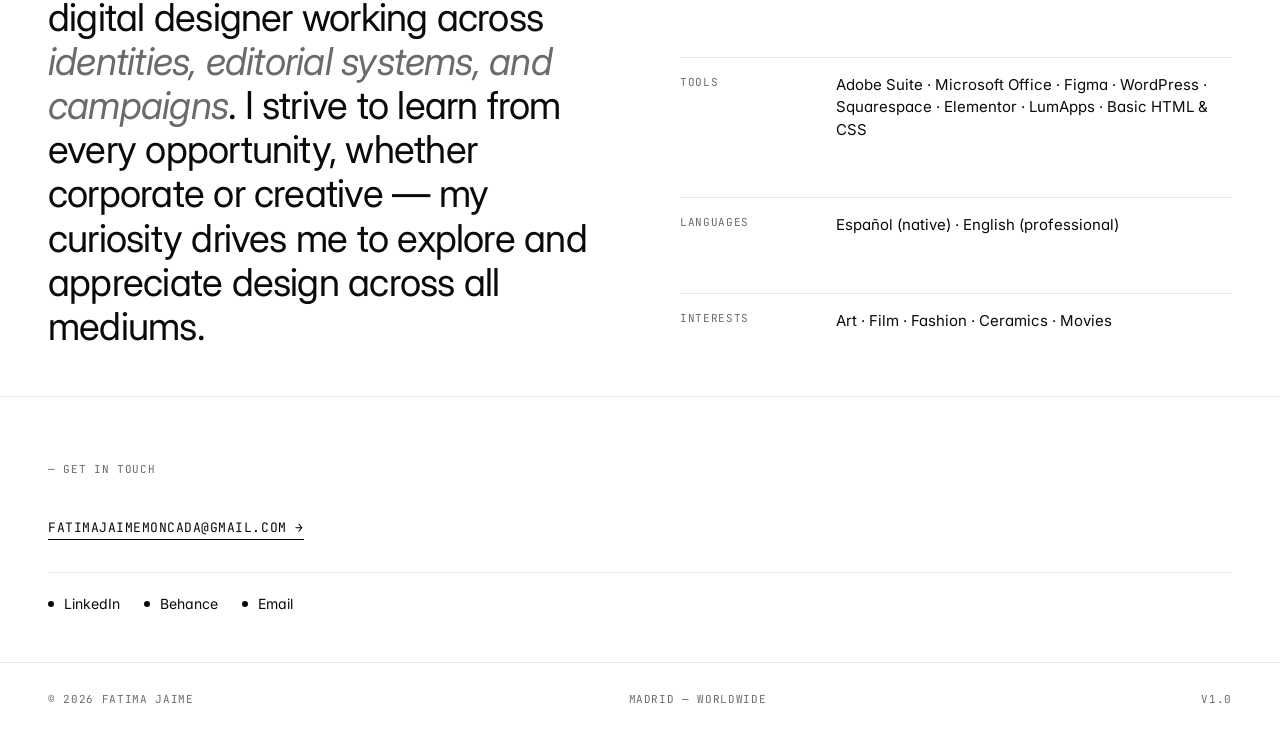
==== commit 00f98930: "iOS/mobile responsive fixes; add Blog WIP section; reorder campaigns; remove orphan PNGs - Mobile: c" ====
--- a/index.html
+++ b/index.html
@@ -46,7 +46,7 @@
     html,body,a,button,.tile{cursor:auto}
     .cursor-dot{display:none}
   }
-  html,body{background:var(--bg);color:var(--fg);-webkit-font-smoothing:antialiased;text-rendering:optimizeLegibility}
+  html,body{background:var(--bg);color:var(--fg);-webkit-font-smoothing:antialiased;text-rendering:optimizeLegibility;-webkit-tap-highlight-color:transparent}
   body{
     font-family:"Inter","Inter Display",system-ui,sans-serif;
     font-feature-settings:"ss01","cv11";
@@ -54,6 +54,7 @@
     line-height:1.5;
     font-weight:400;
     overflow-x:hidden;
+    overflow-wrap:break-word;
   }
   a{color:inherit;text-decoration:none}
   img{display:block;max-width:100%}
@@ -339,6 +340,68 @@
   }
   .tweaks button.x{background:none;border:none;cursor:pointer;font-family:inherit;font-size:14px}
 
+  /* ---------- BLOG (work in progress) ---------- */
+  .blog-wip{padding:0 var(--pad) 96px}
+  .wip-card{
+    position:relative;
+    border:1px solid var(--hair);
+    padding:72px 56px 64px;
+    max-width:760px;margin:0 auto;
+    background:linear-gradient(180deg,#fff 0%,#fbf9f7 100%);
+    overflow:hidden;
+  }
+  .wip-card::before{
+    content:"";position:absolute;top:0;left:0;right:0;height:2px;background:var(--hair);
+  }
+  .wip-card::after{
+    content:"";position:absolute;top:0;height:2px;width:30%;
+    background:var(--fg);
+    animation: wip-slide 4s var(--ease) infinite;
+  }
+  @keyframes wip-slide{
+    0%{left:-30%}
+    100%{left:100%}
+  }
+  .wip-tag{
+    display:inline-flex;align-items:center;gap:8px;
+    font-family:"JetBrains Mono",monospace;font-size:11px;
+    text-transform:uppercase;letter-spacing:.1em;
+    padding:6px 12px;border:1px solid var(--fg);
+    margin-bottom:36px;
+  }
+  .wip-tag .blink{
+    width:6px;height:6px;border-radius:50%;background:#8c1414;
+    animation: wip-blink 1.4s ease-in-out infinite;
+  }
+  @keyframes wip-blink{
+    0%,100%{opacity:.3}
+    50%{opacity:1}
+  }
+  .wip-card h3{
+    font-size: clamp(30px, 4.5vw, 56px);
+    font-weight:500;font-style:italic;
+    letter-spacing:-.03em;line-height:1.02;
+    margin-bottom:18px;
+    text-wrap:balance;
+  }
+  .wip-card h3 .ast{
+    display:inline-block;color:#8c1414;font-style:normal;
+    transform:translateY(-.05em);margin-left:.1em;
+    animation: wip-spin 8s linear infinite;
+  }
+  @keyframes wip-spin{from{transform:translateY(-.05em) rotate(0)}to{transform:translateY(-.05em) rotate(360deg)}}
+  .wip-card p{
+    color:var(--muted);font-size:16px;line-height:1.55;
+    max-width:52ch;margin-bottom:28px;
+  }
+  .wip-meta{
+    display:flex;justify-content:space-between;align-items:baseline;
+    border-top:1px solid var(--hair);padding-top:16px;
+    font-family:"JetBrains Mono",monospace;font-size:11px;
+    text-transform:uppercase;letter-spacing:.06em;color:var(--muted);
+    flex-wrap:wrap;gap:12px;
+  }
+
   /* ---------- LIGHTBOX ---------- */
   .lightbox{
     position:fixed;inset:0;z-index:200;
@@ -382,6 +445,71 @@
     object-fit:contain;
     background:#000;
   }
+
+  /* ---------- MOBILE / iOS ---------- */
+  @media (max-width:900px){
+    :root{--pad:24px}
+    .nav{padding:14px var(--pad)}
+    .nav .links{gap:14px}
+    .nav .links a{font-size:13px}
+    .nav .time{display:none}
+    .hero{padding:108px var(--pad) 32px;column-gap:24px;row-gap:32px}
+    .hero .title{
+      font-size: clamp(40px, 11vw, 84px);
+      letter-spacing:-.04em;
+      hyphens:auto;-webkit-hyphens:auto;
+    }
+    .marquee{padding:18px 0}
+    .marquee-track{gap:36px;font-size:clamp(22px,7vw,44px)}
+    .marquee-track span{gap:36px}
+    .section{padding:72px var(--pad) 48px}
+    .branch-head{
+      grid-template-columns:1fr;
+      padding:48px var(--pad) 24px;
+      gap:14px;
+    }
+    .branch-head h2{font-size:clamp(36px,10vw,64px);line-height:.98}
+    .branch-head .desc{padding-top:0;font-size:14px}
+    .sec-head{grid-template-columns:1fr;gap:10px;padding-bottom:20px;margin-bottom:32px}
+    .grid{padding:0 var(--pad) 56px;gap:14px}
+    .info-strip{padding:32px var(--pad) 56px;gap:20px}
+    .about{padding:64px var(--pad) 32px;gap:32px}
+    .about .lead{font-size:clamp(22px,5.4vw,32px)}
+    .about .kv{grid-template-columns:120px 1fr;gap:12px;padding:12px 0}
+    .about .kv p{font-size:14px}
+    .contact{padding:48px var(--pad) 32px}
+    .contact h2{
+      font-size:clamp(48px,16vw,120px);
+      letter-spacing:-.04em;line-height:.92;
+      hyphens:auto;-webkit-hyphens:auto;
+    }
+    .contact .socials{gap:14px}
+    footer{flex-wrap:wrap;gap:8px;padding:24px var(--pad)}
+    .blog-wip{padding:0 var(--pad) 64px}
+    .wip-card{padding:48px 24px 40px}
+    .wip-tag{margin-bottom:24px}
+    .lb-meta{padding:14px 18px}
+    .lb-stage{padding:16px;gap:14px}
+    .lb-head{flex-direction:column;gap:14px}
+    .lb-title{font-size:18px}
+    .lb-nav{align-self:flex-end}
+    .lb-stage video{max-width:100%;max-height:70vh}
+  }
+  @media (max-width:520px){
+    :root{--pad:18px}
+    .nav .brand span{display:none}
+    .hero .portrait{width:70vw;margin:0 auto}
+    .info-strip{grid-template-columns:1fr}
+    .branch-head .tags span{font-size:9px}
+    .lb-btn{width:32px;height:32px}
+  }
+  /* Hide custom-cursor work entirely on touch / iOS */
+  @media (hover:none),(pointer:coarse){
+    html,body,a,button,input,select,textarea,.tile,[role=button]{cursor:auto}
+    .cursor-dot{display:none !important}
+    .nav{mix-blend-mode:normal;background:rgba(255,255,255,.92);backdrop-filter:blur(8px);-webkit-backdrop-filter:blur(8px);color:var(--fg)}
+    .tile .cap .arr{transform:none;opacity:1}
+  }
 </style>
 </head>
 <body>
@@ -402,6 +530,7 @@
   <a class="brand" href="#top">Fatima Jaime<span style="opacity:.5">®</span></a>
   <div class="links">
     <a href="#work">Work</a>
+    <a href="#blog">Blog</a>
     <a href="#about">About</a>
     <a href="#contact">Contact</a>
   </div>
@@ -500,6 +629,28 @@
 
 </section>
 
+<!-- BLOG (work in progress) -->
+<section class="section" id="blog">
+  <div class="branch-head" data-reveal>
+    <span class="idx">— Branch 05</span>
+    <h2>Notes &amp;<br/><em>thinking</em></h2>
+    <div class="desc">
+      A small corner for half-essays, project diaries, and occasional rambles on type, taste &amp; the joy of designing in public.
+    </div>
+  </div>
+  <div class="blog-wip" data-reveal>
+    <div class="wip-card">
+      <span class="wip-tag"><span class="blink"></span> work in progress</span>
+      <h3>Brewing the first posts<span class="ast">✦</span></h3>
+      <p>Currently writing about identity systems, the editorial layouts that taught me restraint, and why choosing a typeface still feels romantic. Pop back soon — or DM me on LinkedIn if you want a heads-up when it's live.</p>
+      <div class="wip-meta">
+        <span>Estimated launch — soon™</span>
+        <span>Madrid · 2026</span>
+      </div>
+    </div>
+  </div>
+</section>
+
 <!-- INFO STRIP (Currently / Based in / Experience / Tools) -->
 <section class="info-strip">
   <div class="col" data-reveal>
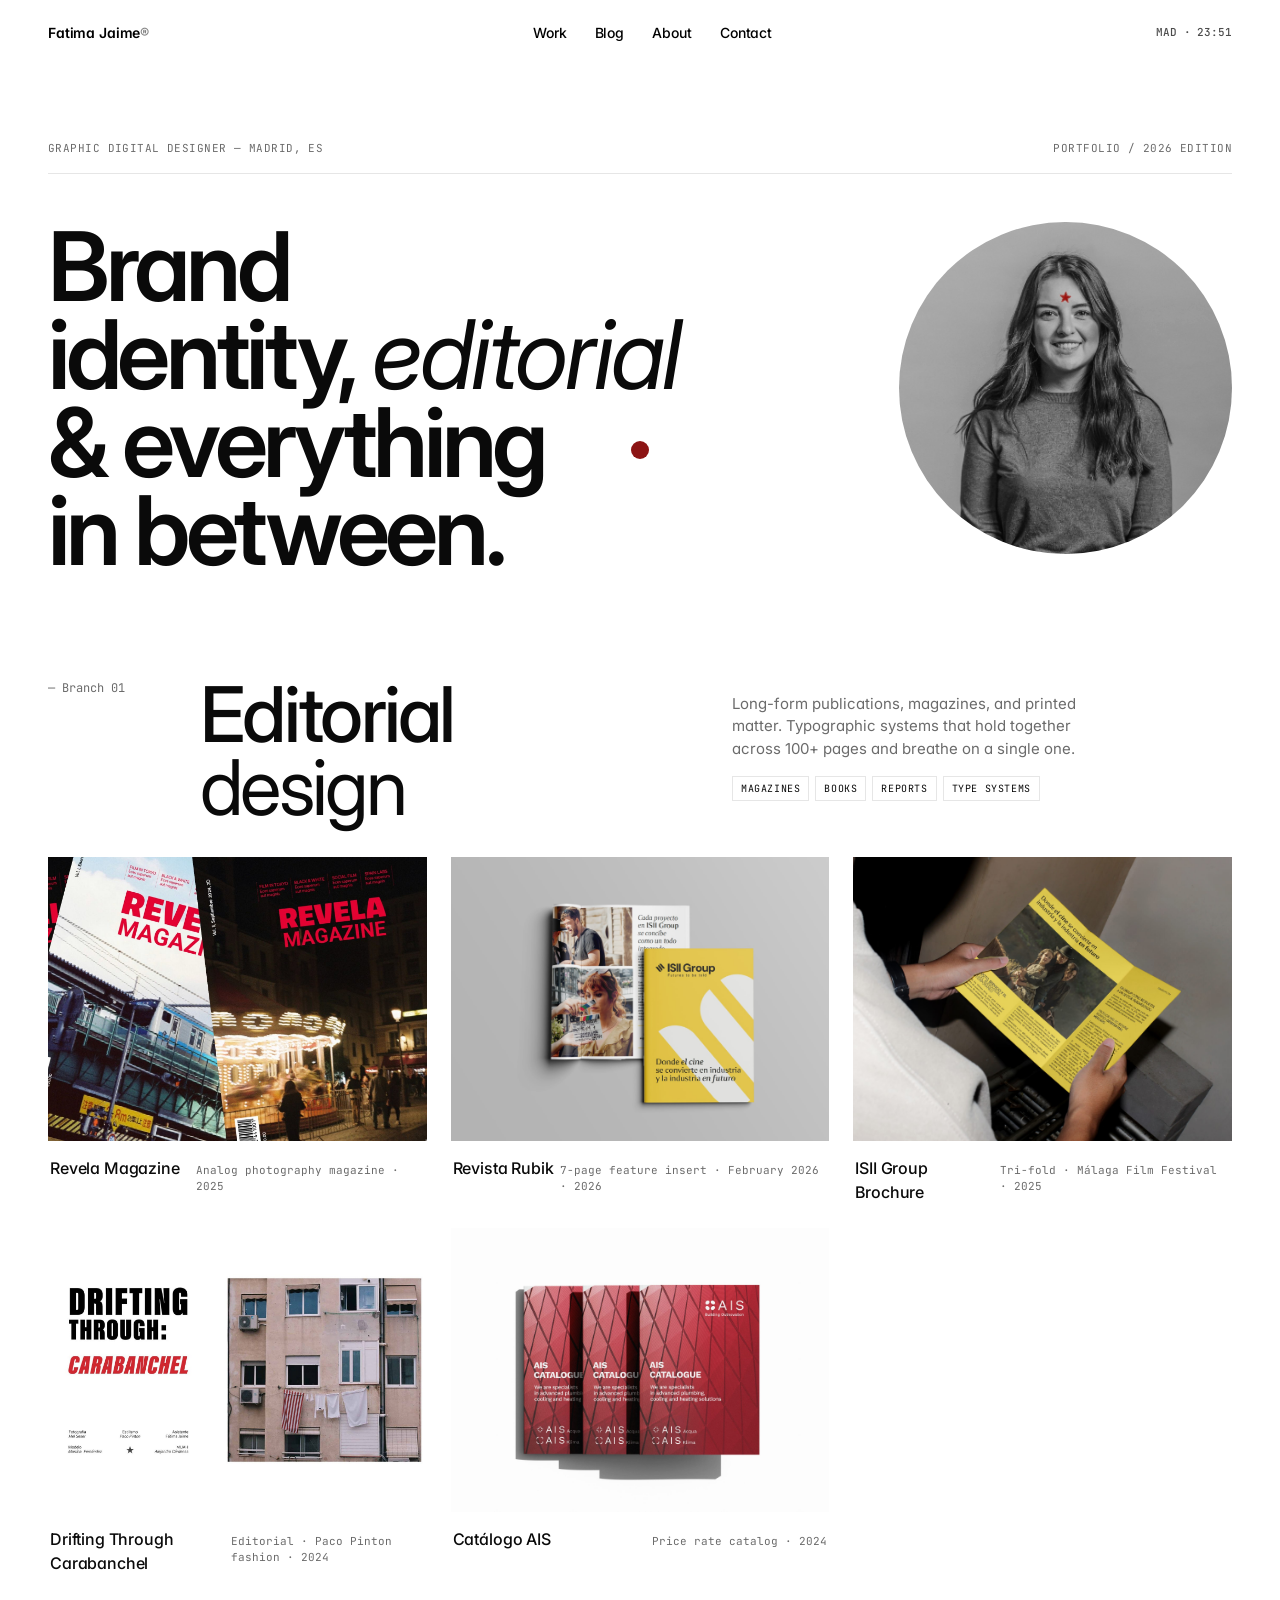
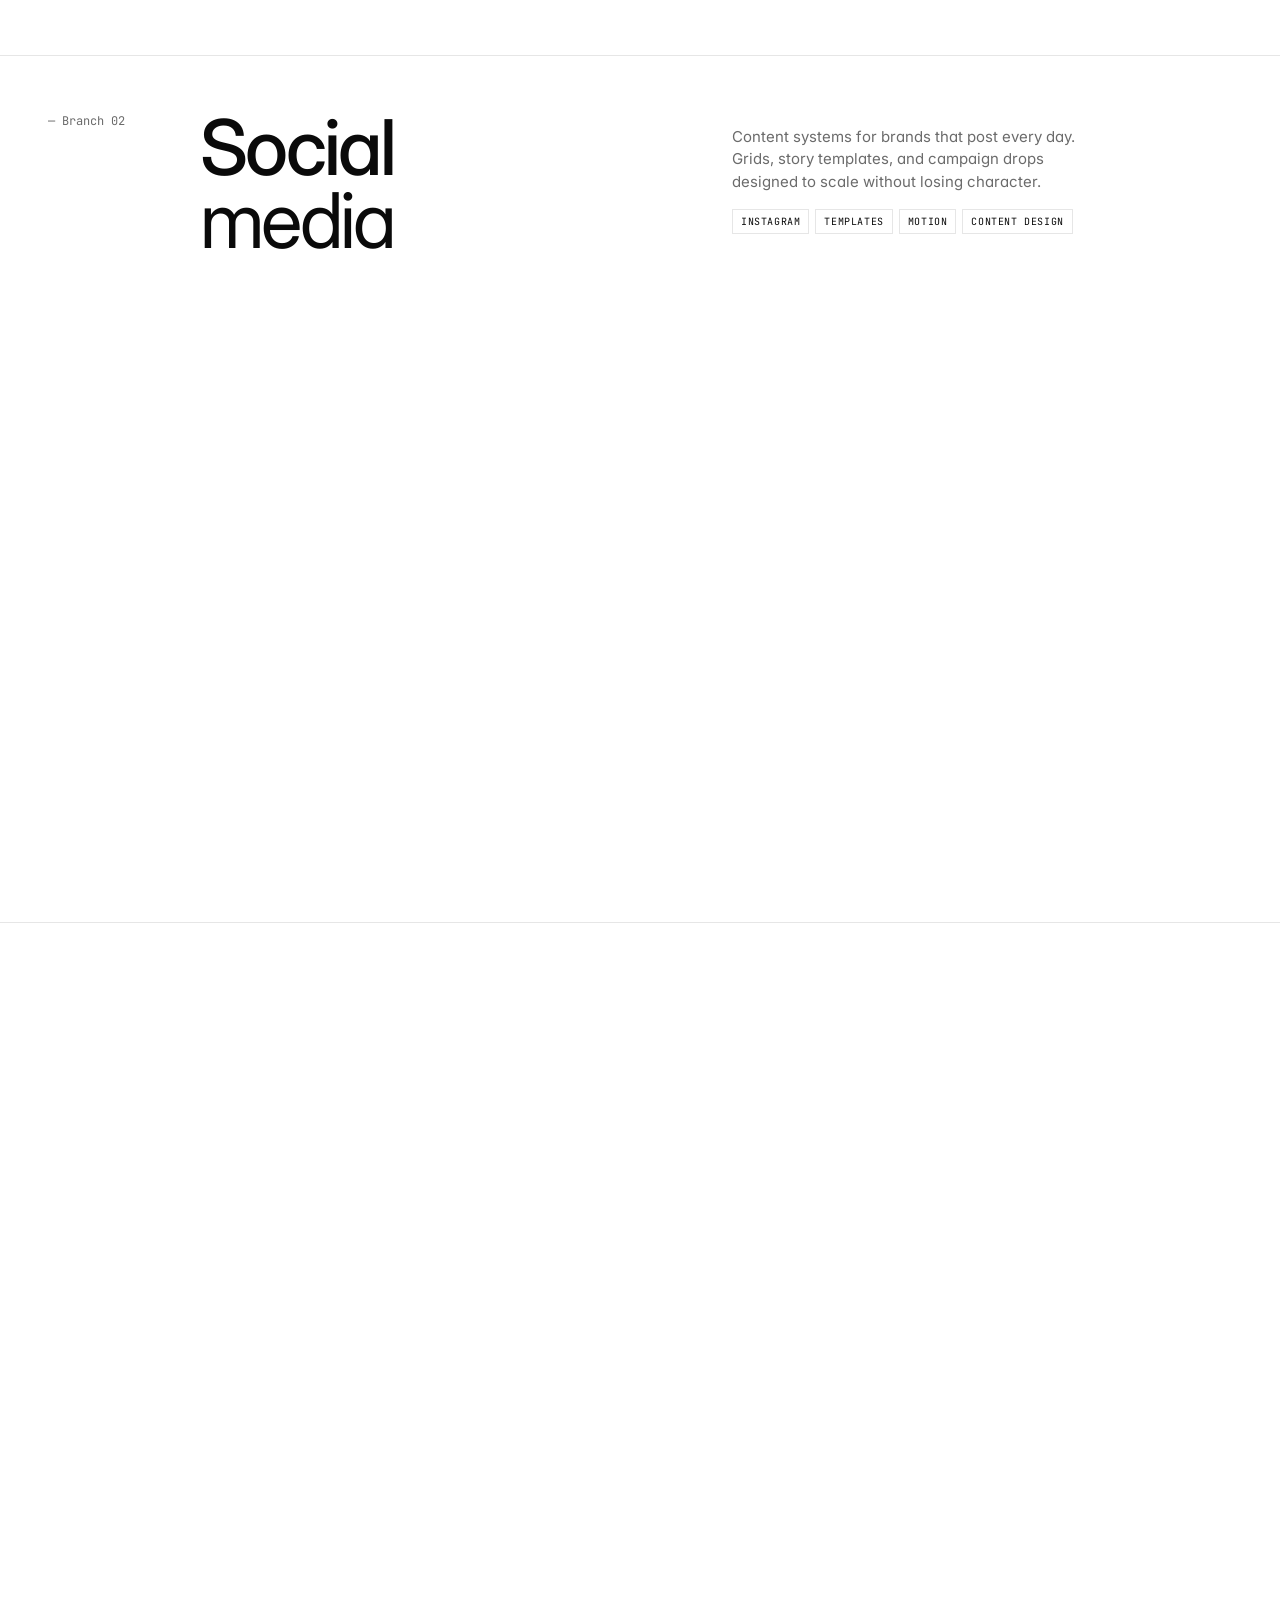
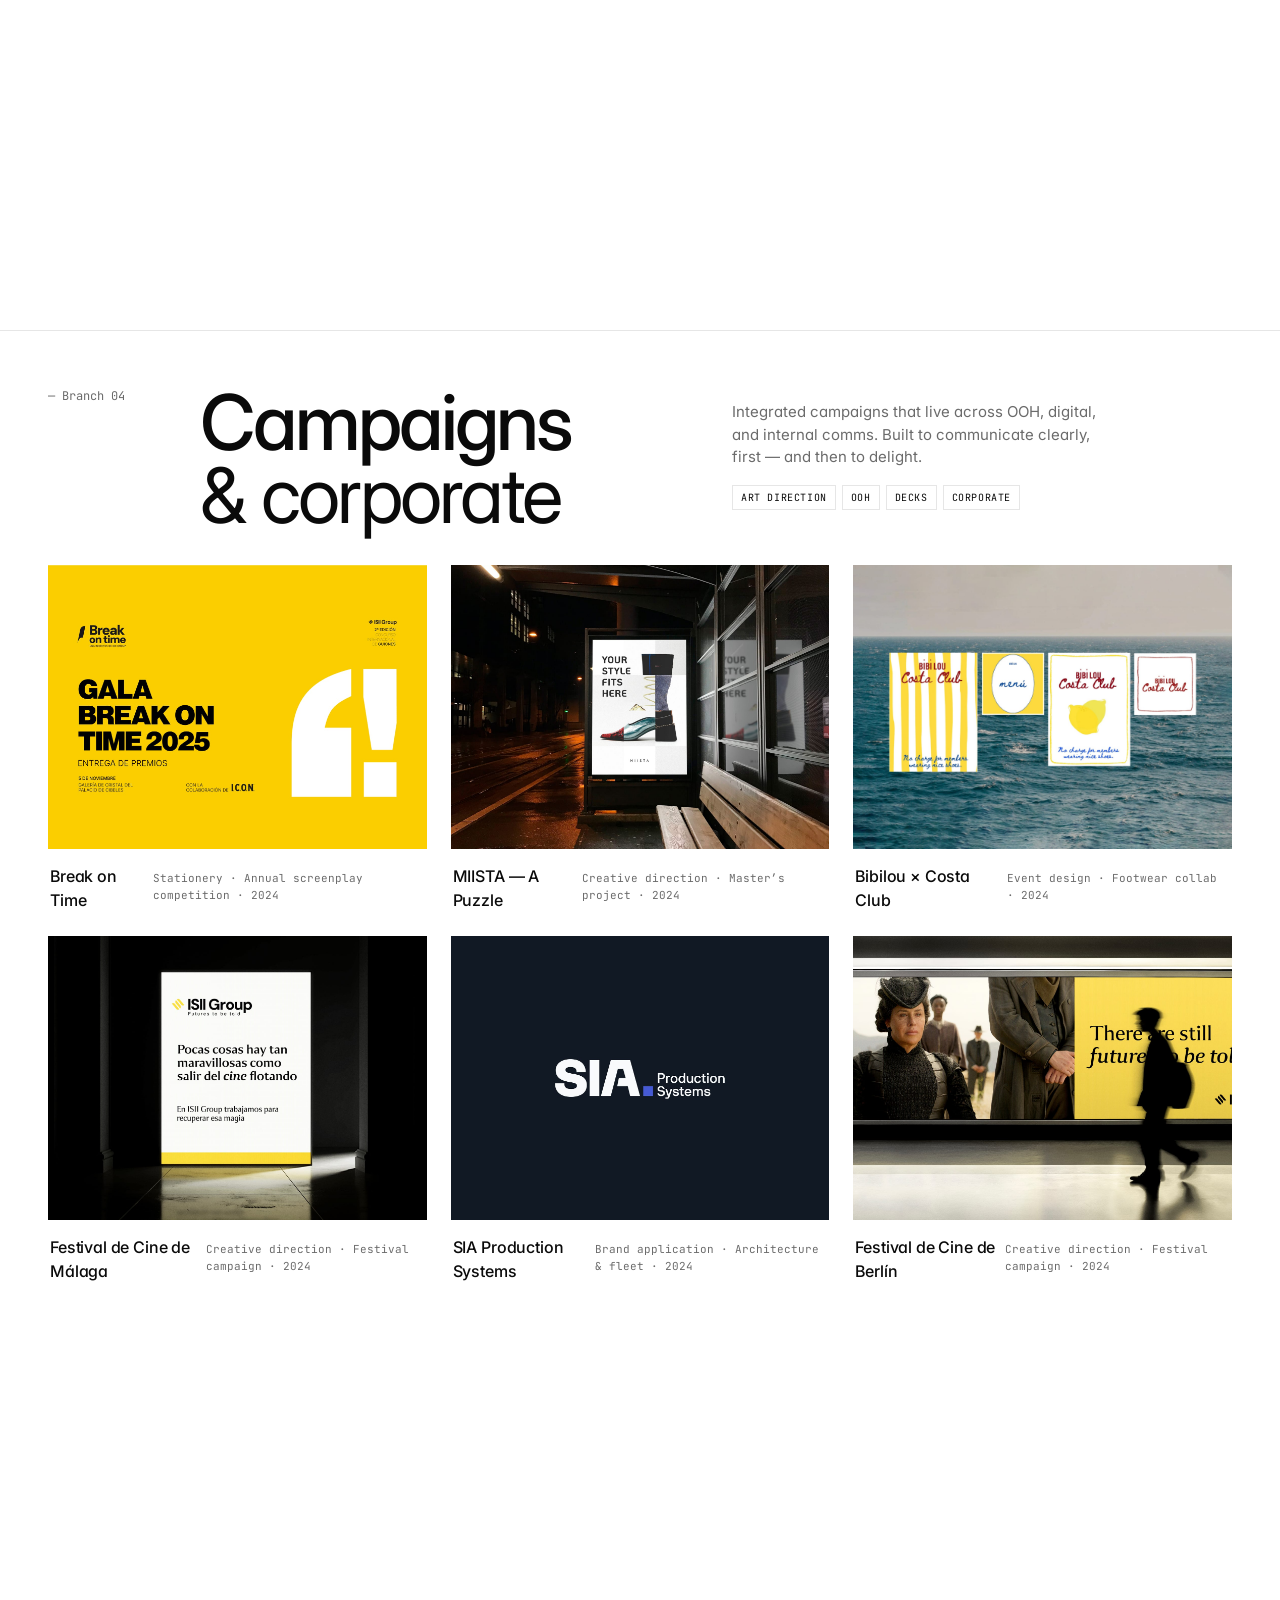
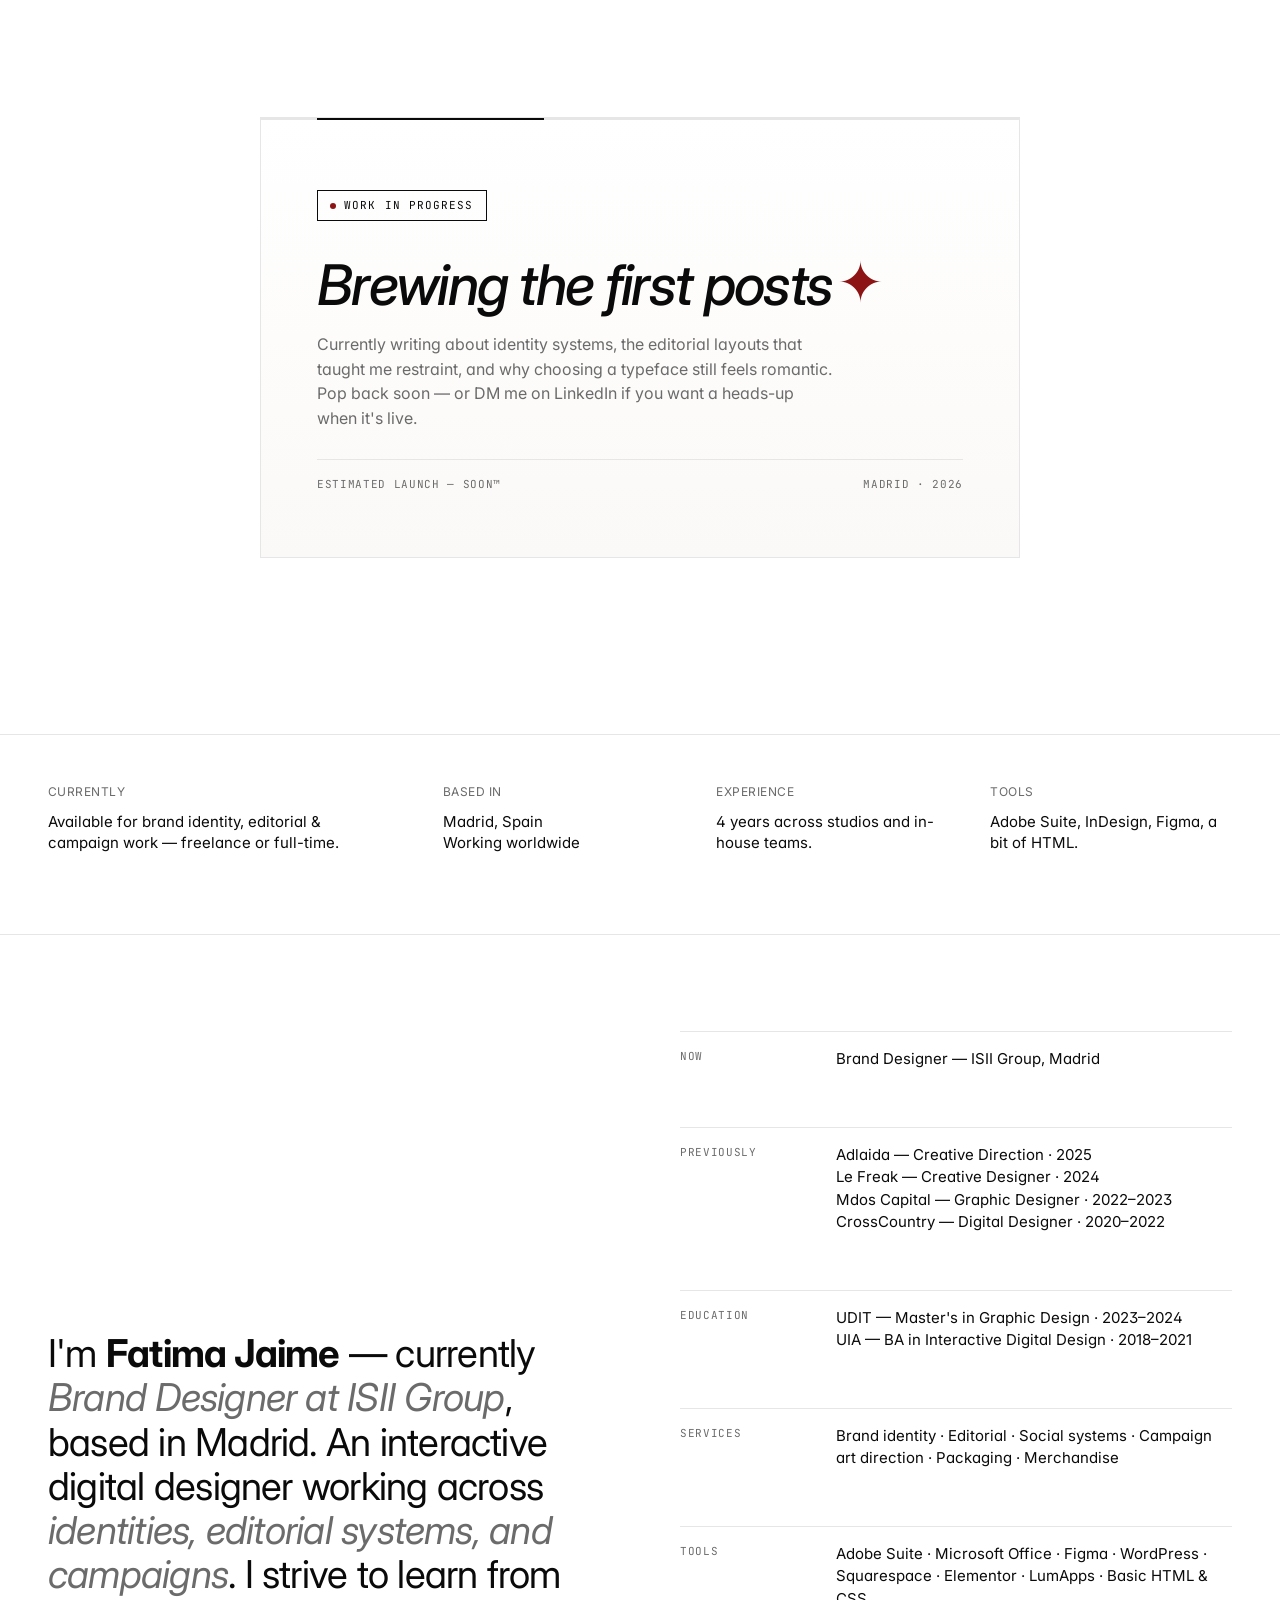
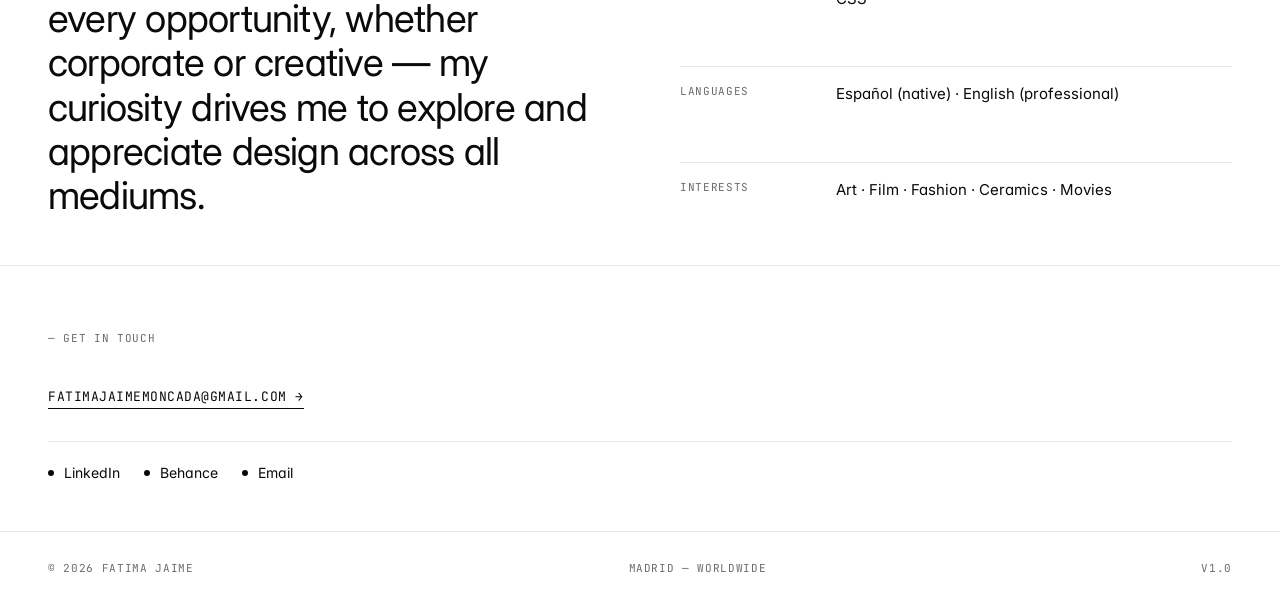
==== commit e95dfa80: "Remove marquee strip; drop SIA interior-1 image; hide lightbox arrow nav Co-Authored-By: Claude Opus" ====
--- a/index.html
+++ b/index.html
@@ -556,14 +556,6 @@
   </div>
 </section>
 
-<!-- MARQUEE -->
-<div class="marquee" id="marquee">
-  <div class="marquee-track">
-    <span>Editorial Design <i class="star"></i> Social Media <i class="star"></i> Branding &amp; Merchandise <i class="star"></i> Campaigns <i class="star"></i></span>
-    <span>Editorial Design <i class="star"></i> Social Media <i class="star"></i> Branding &amp; Merchandise <i class="star"></i> Campaigns <i class="star"></i></span>
-  </div>
-</div>
-
 <!-- WORK -->
 <section id="work">
 
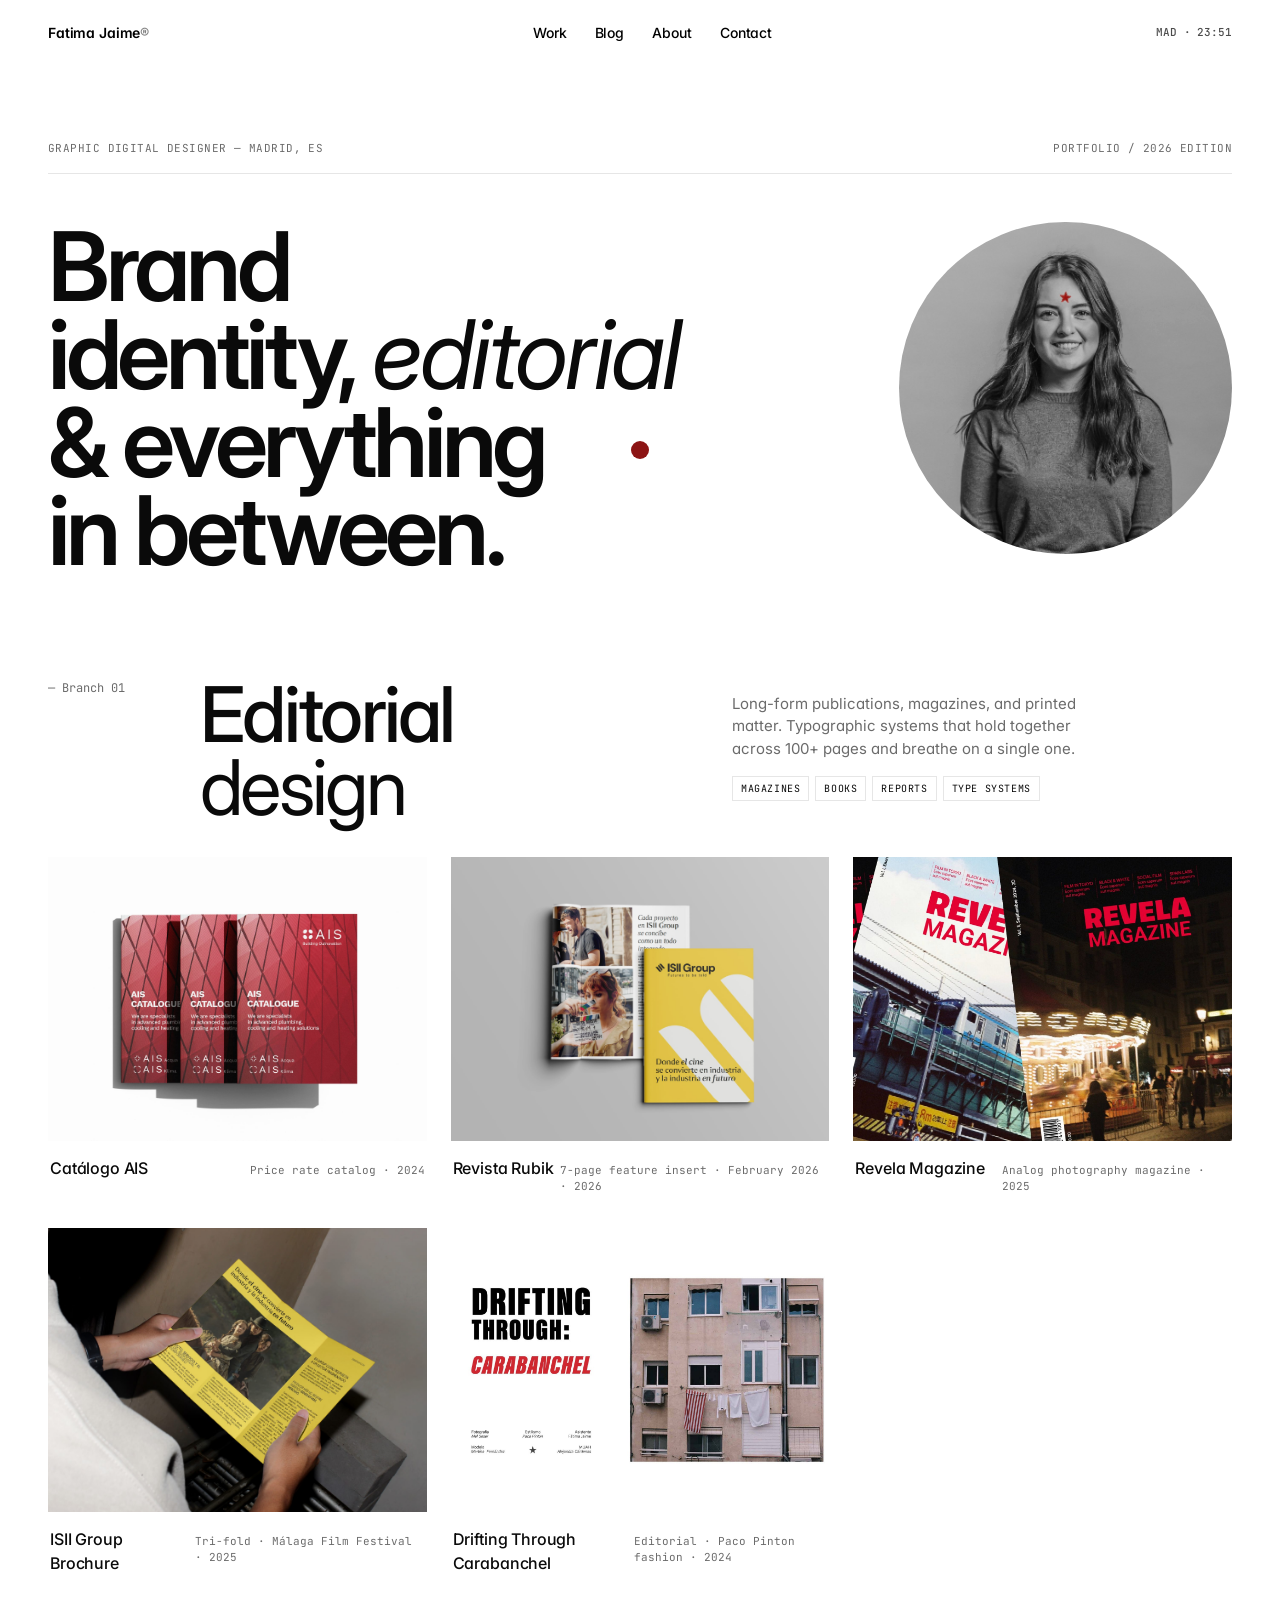
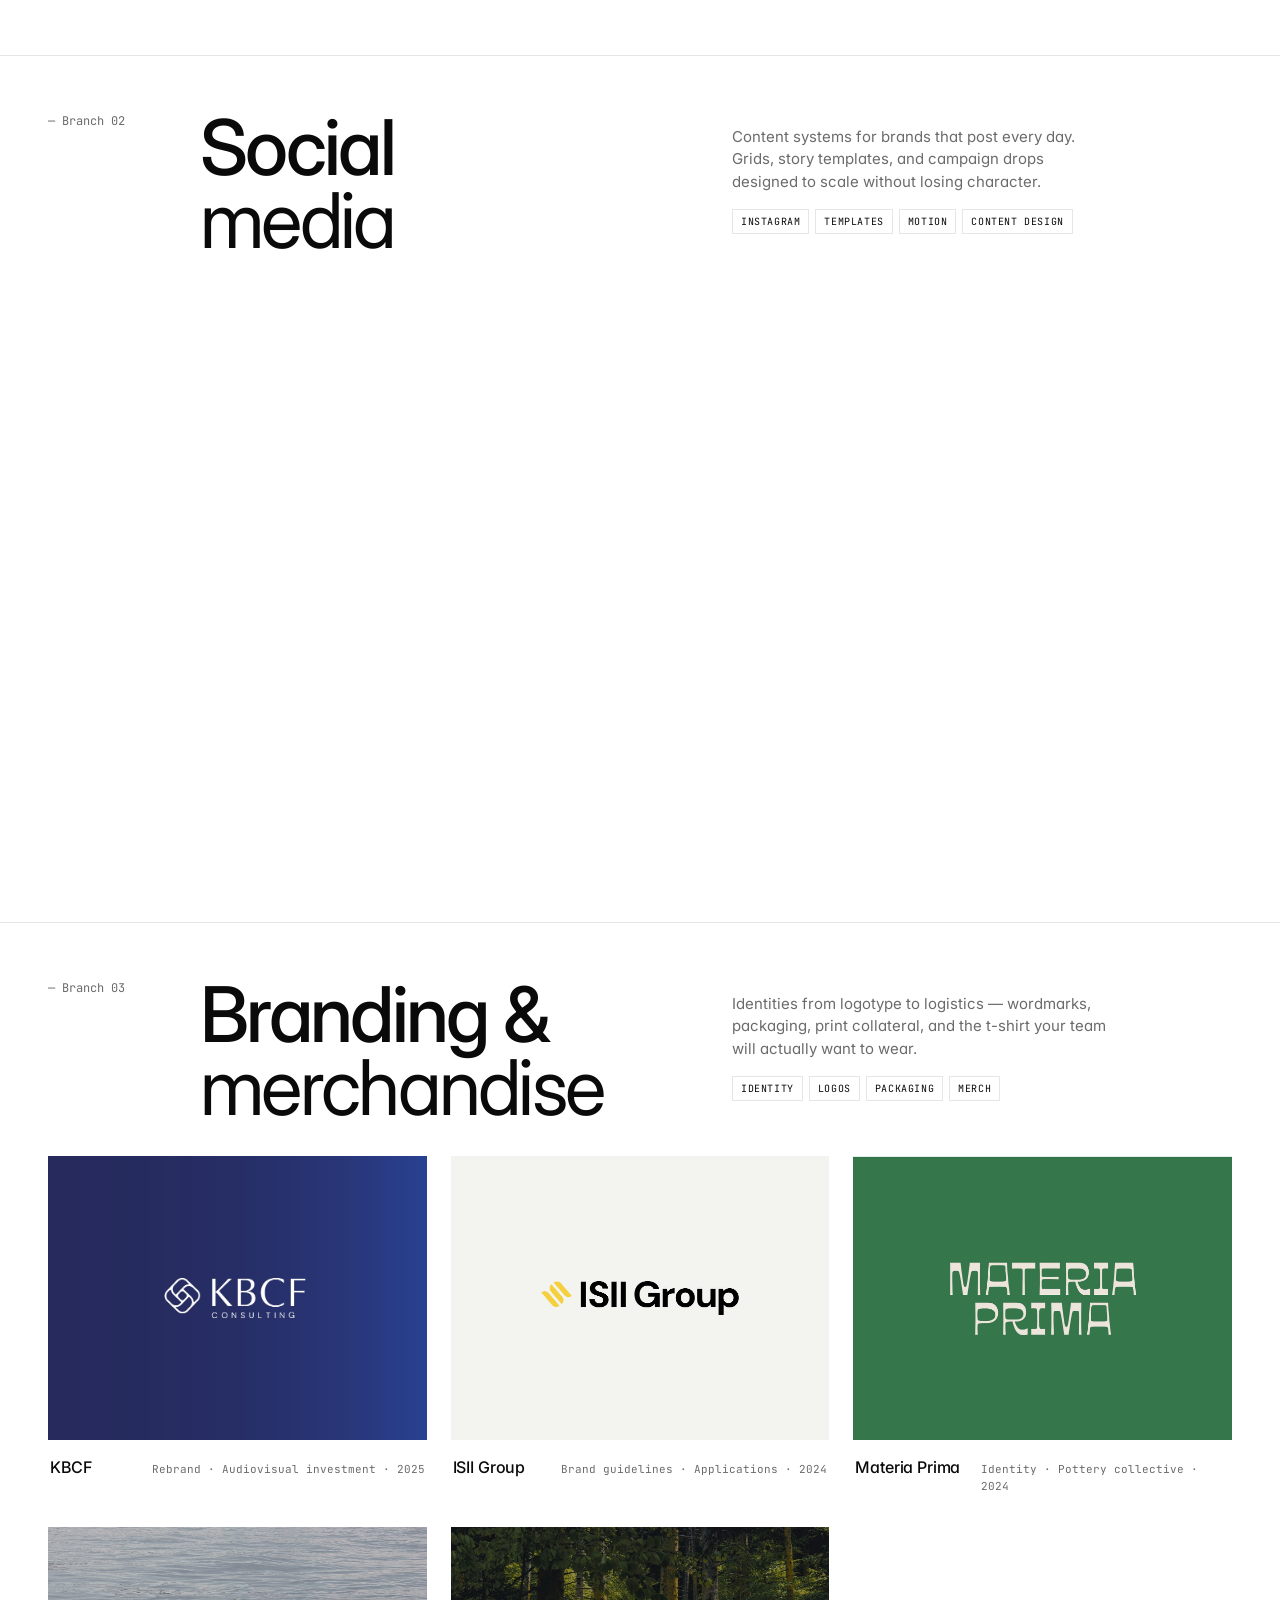
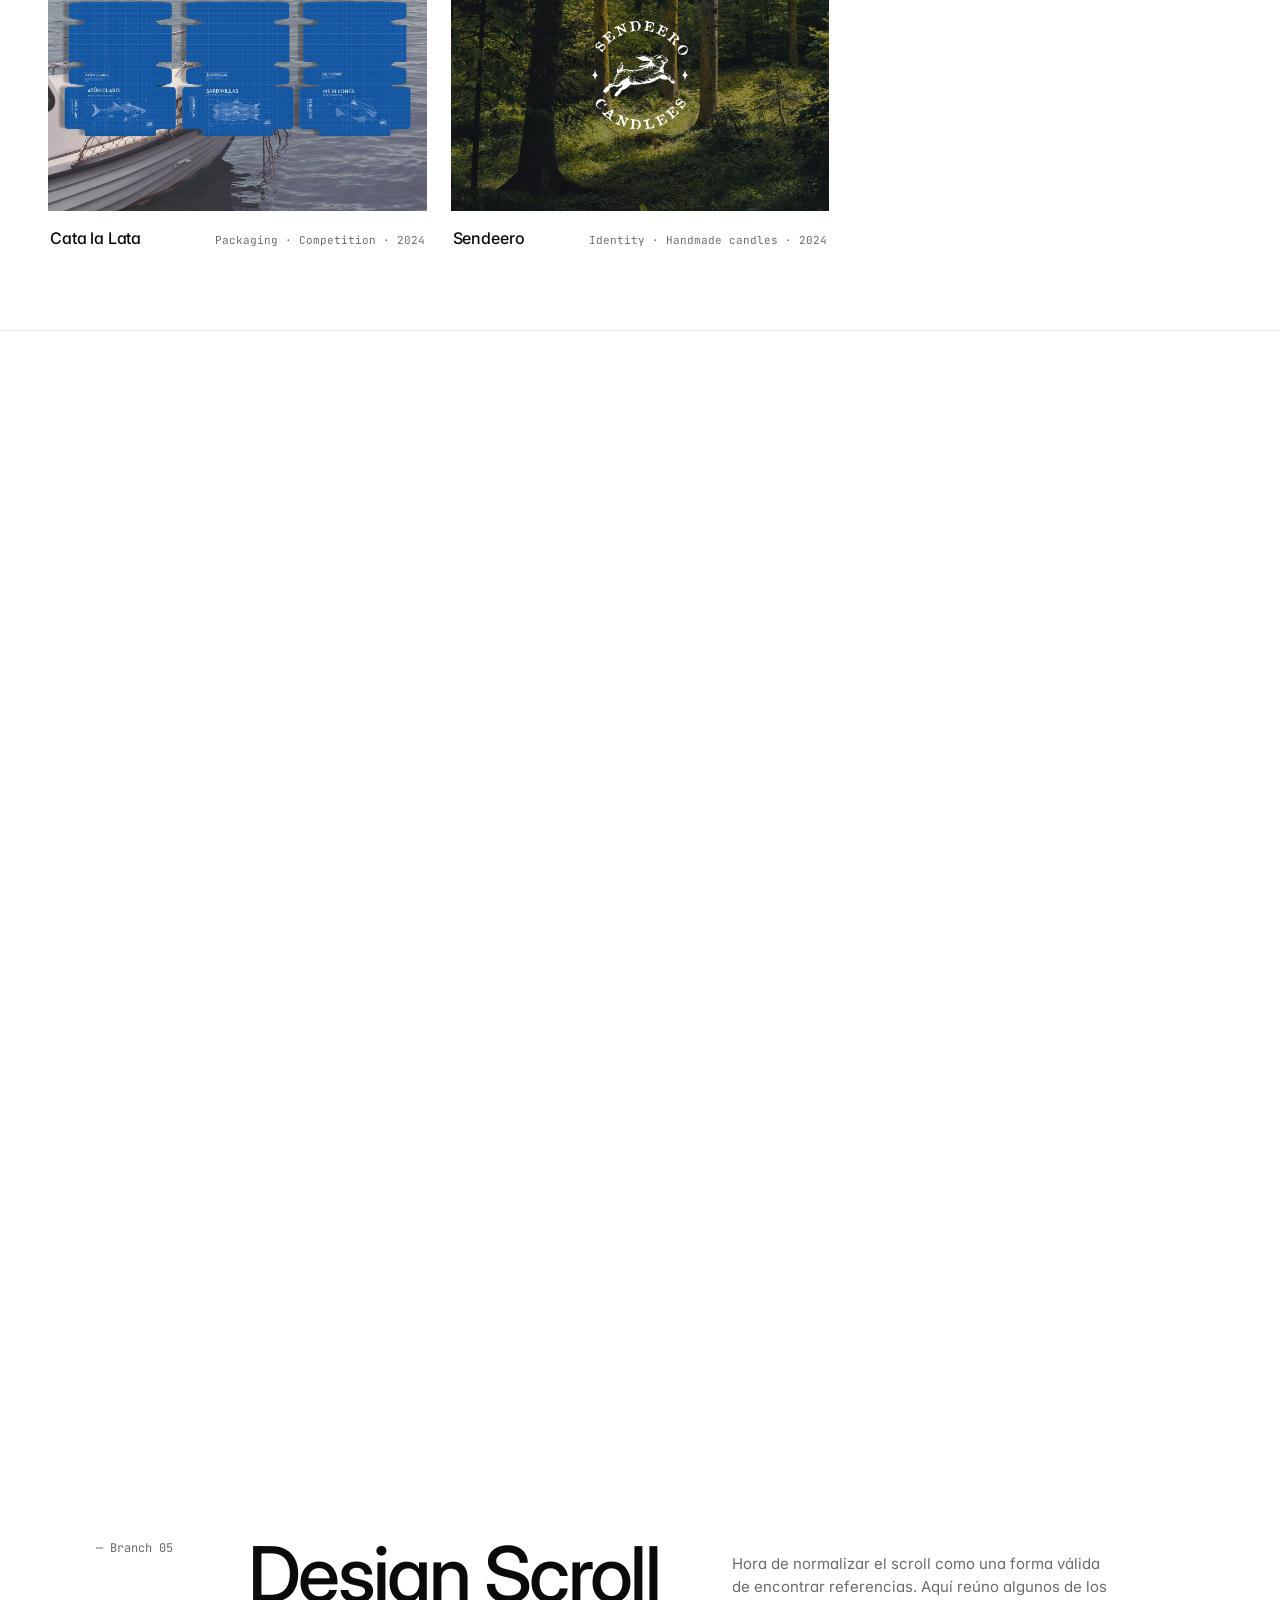
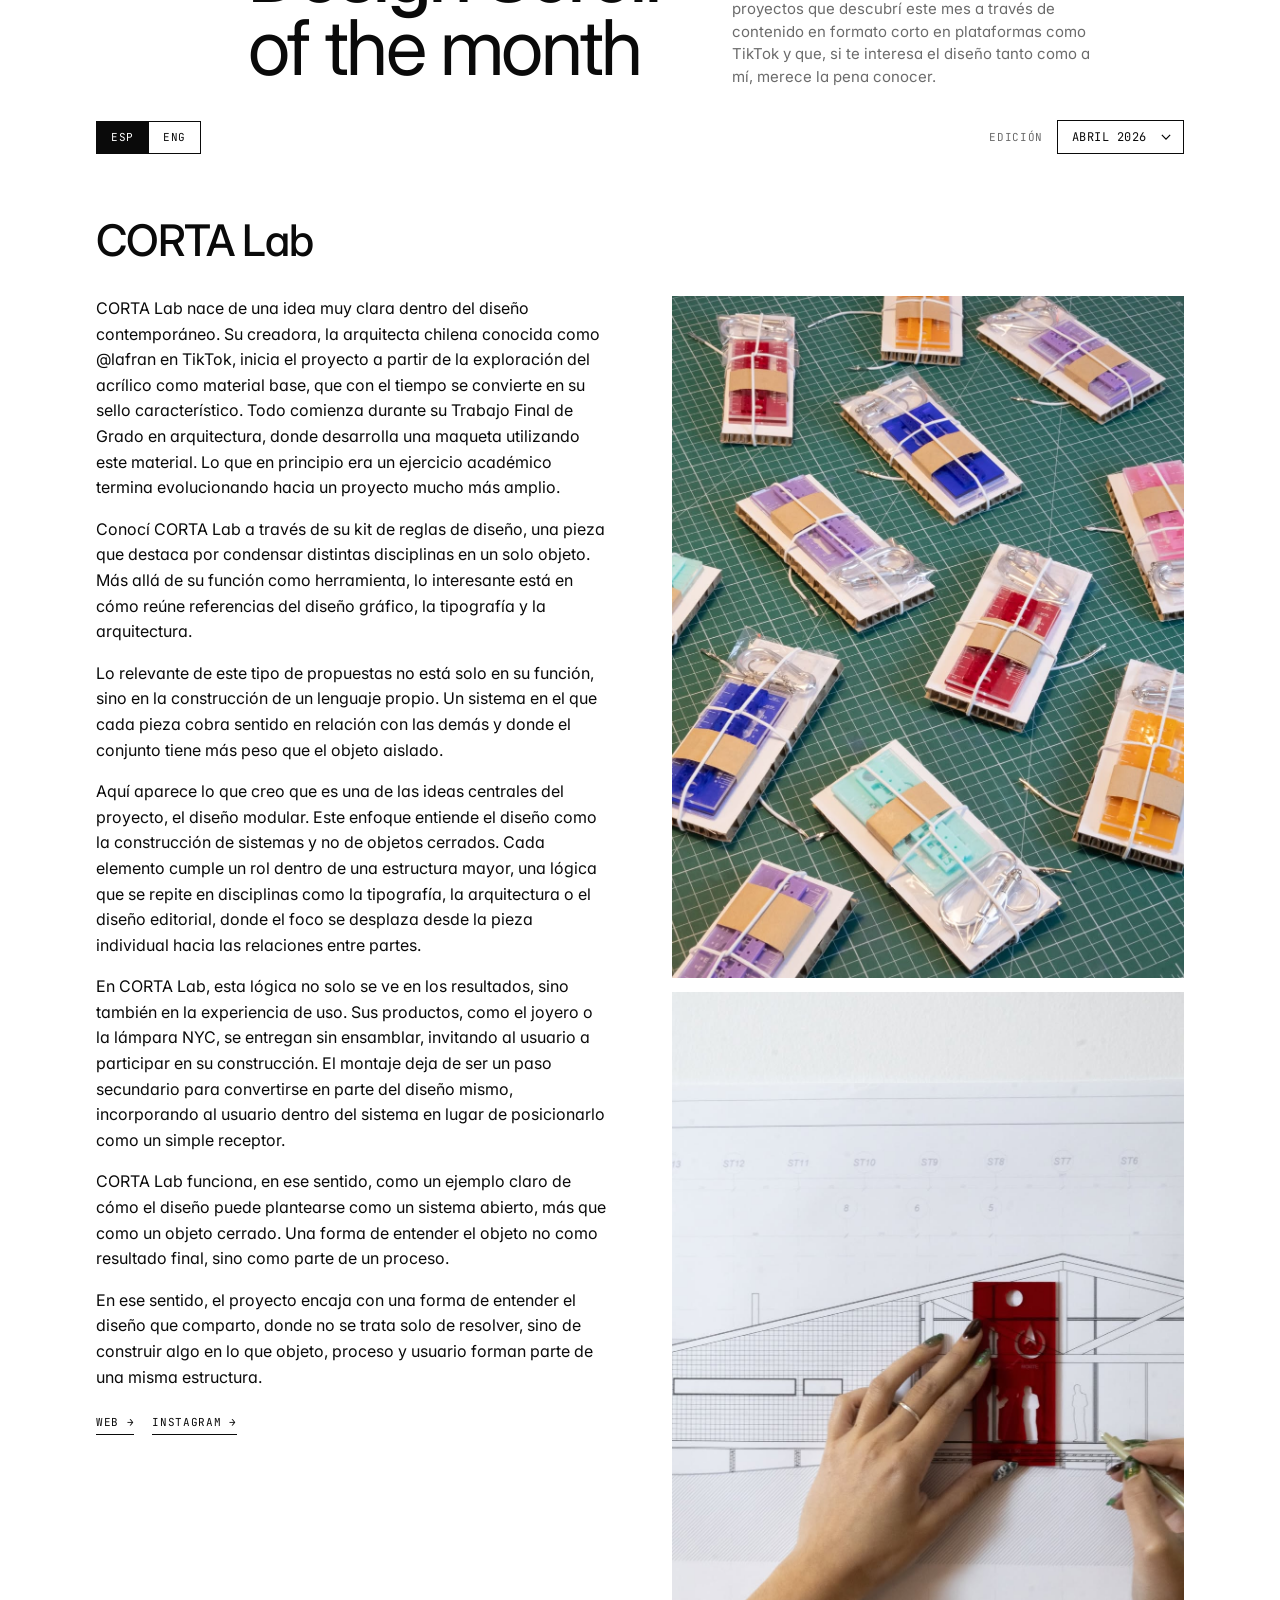
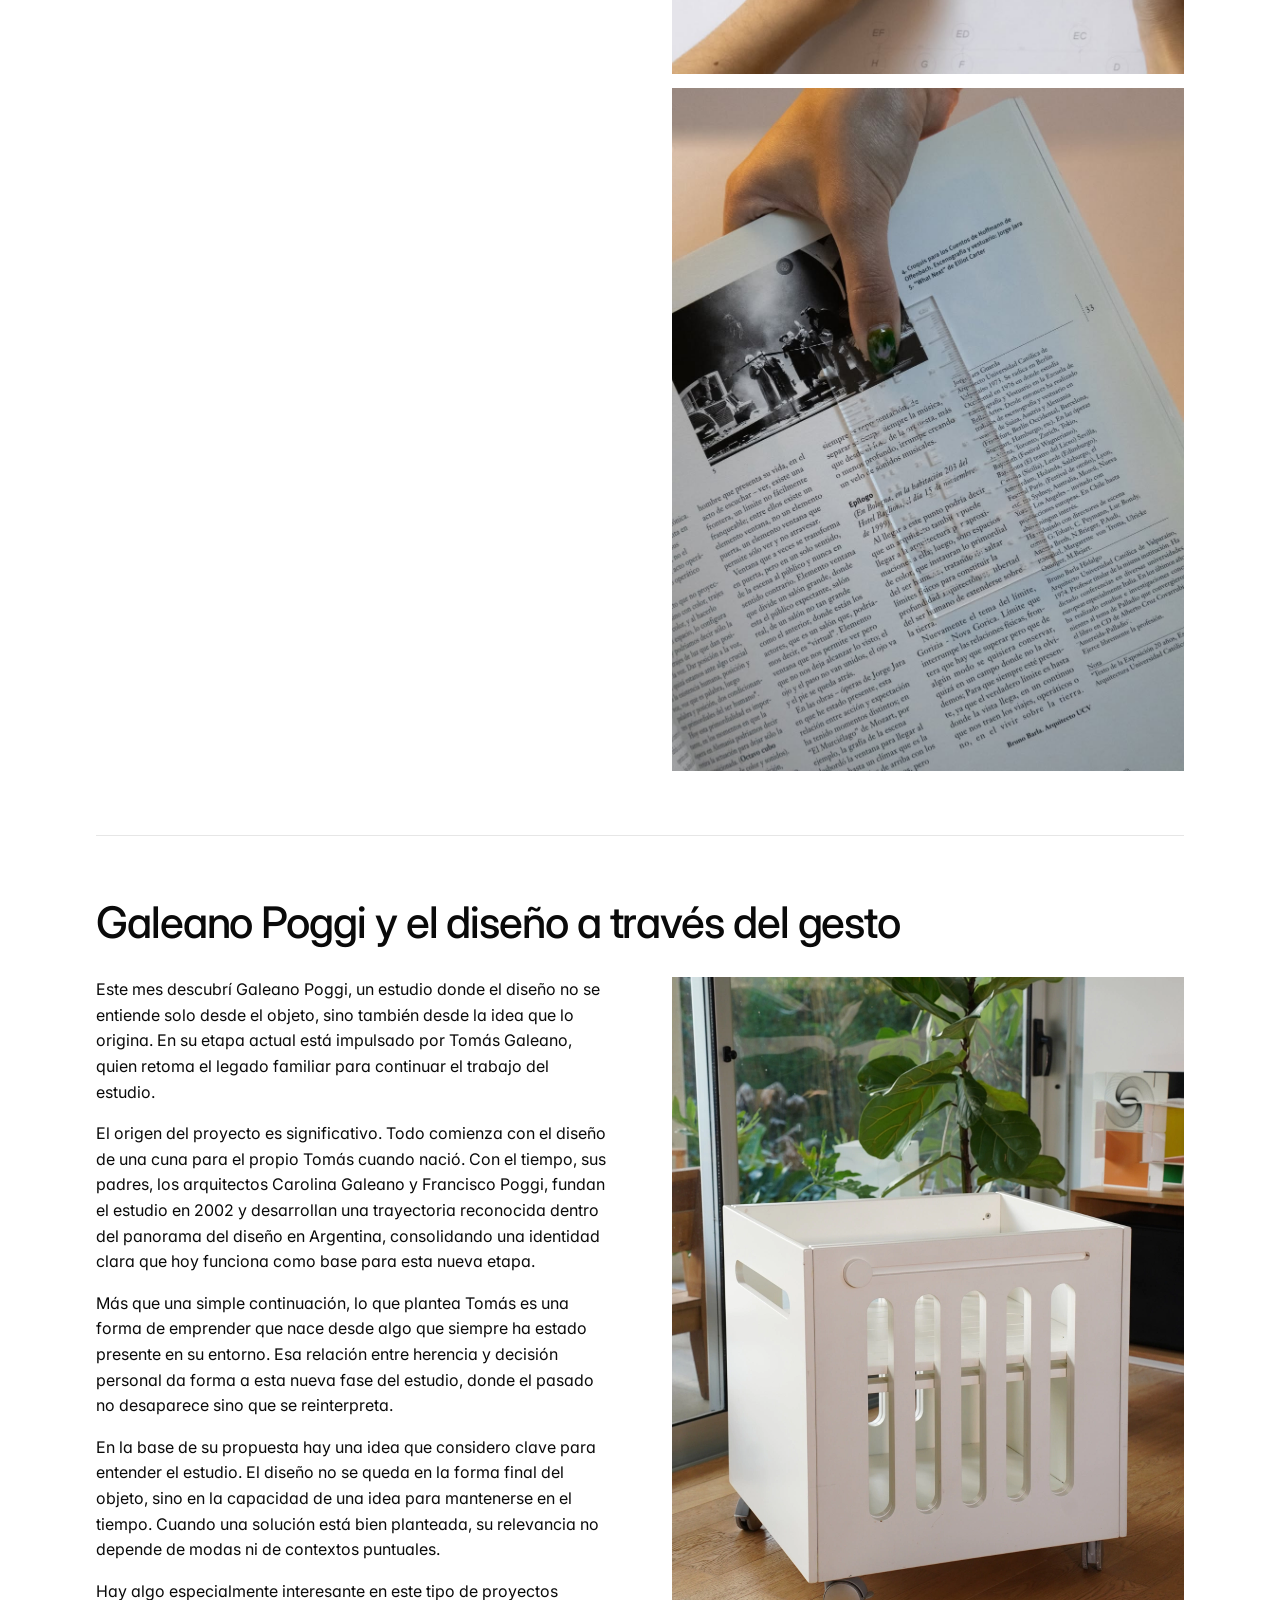
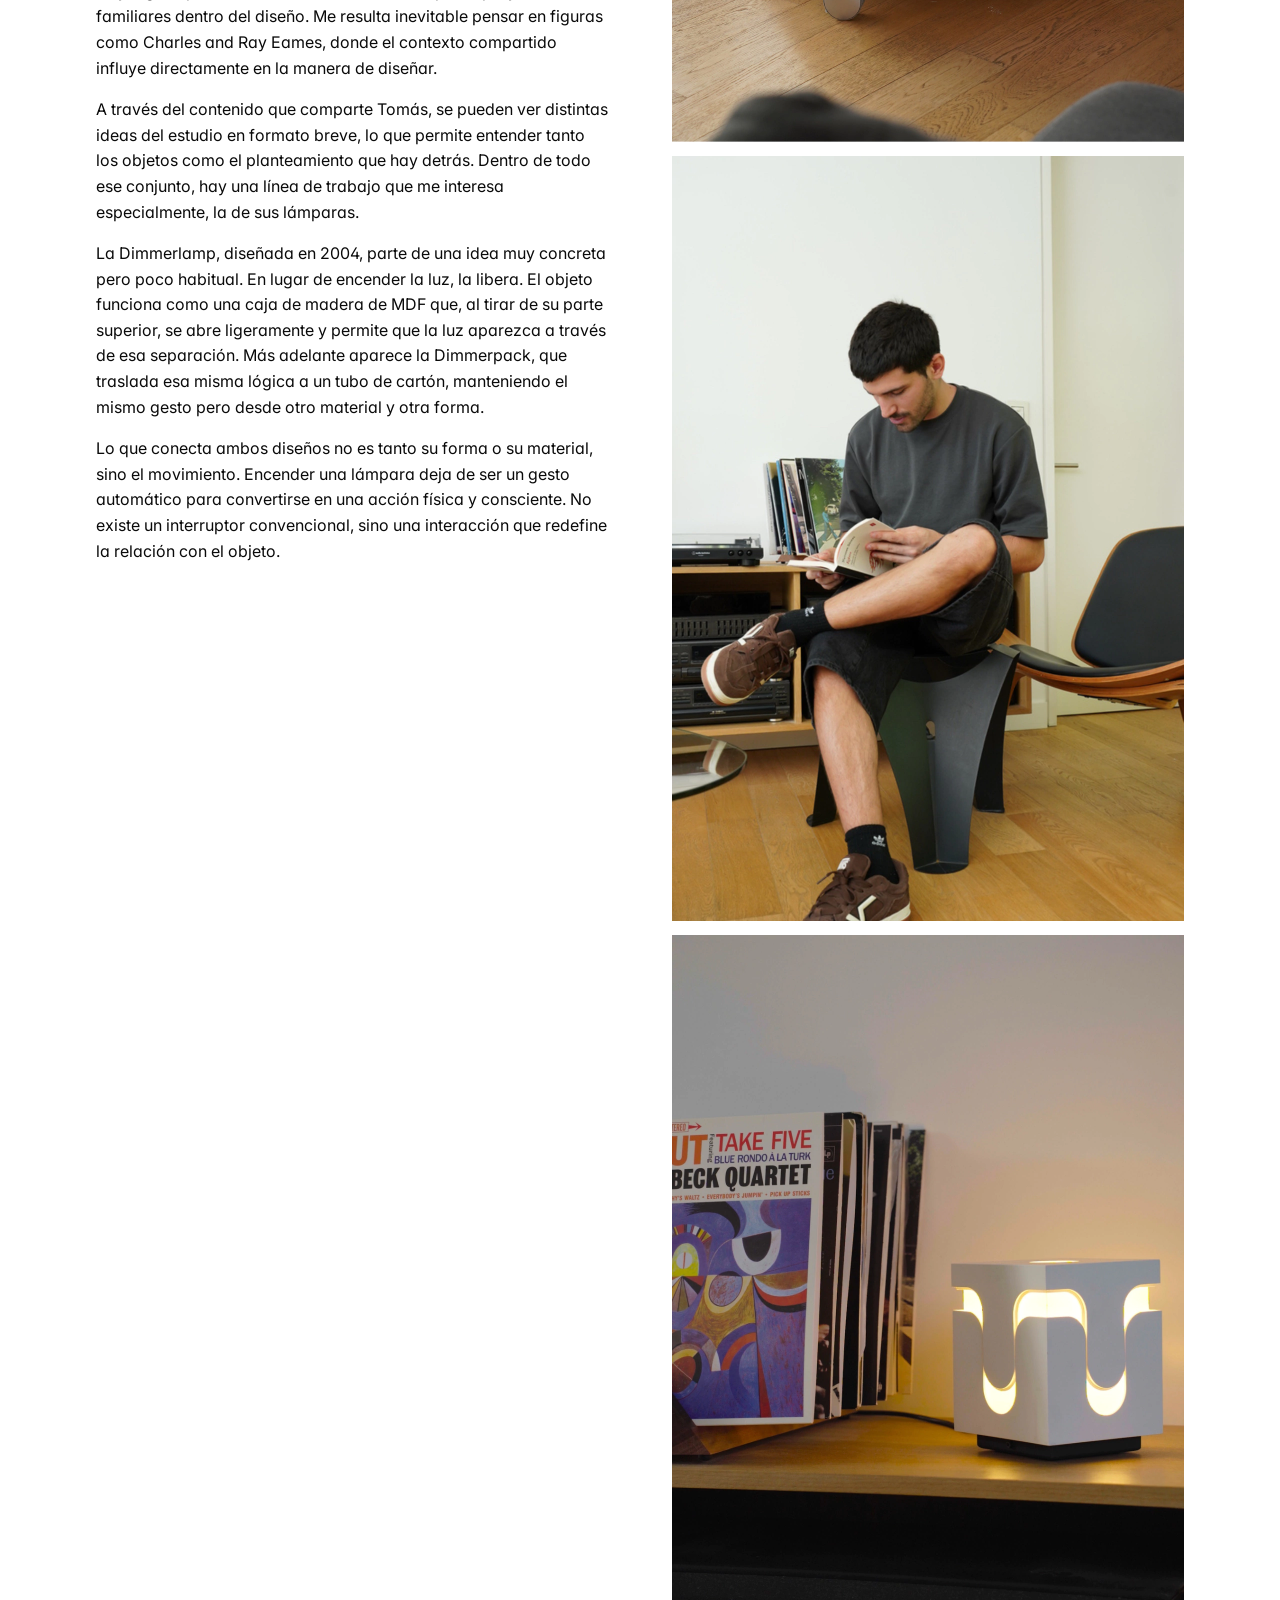
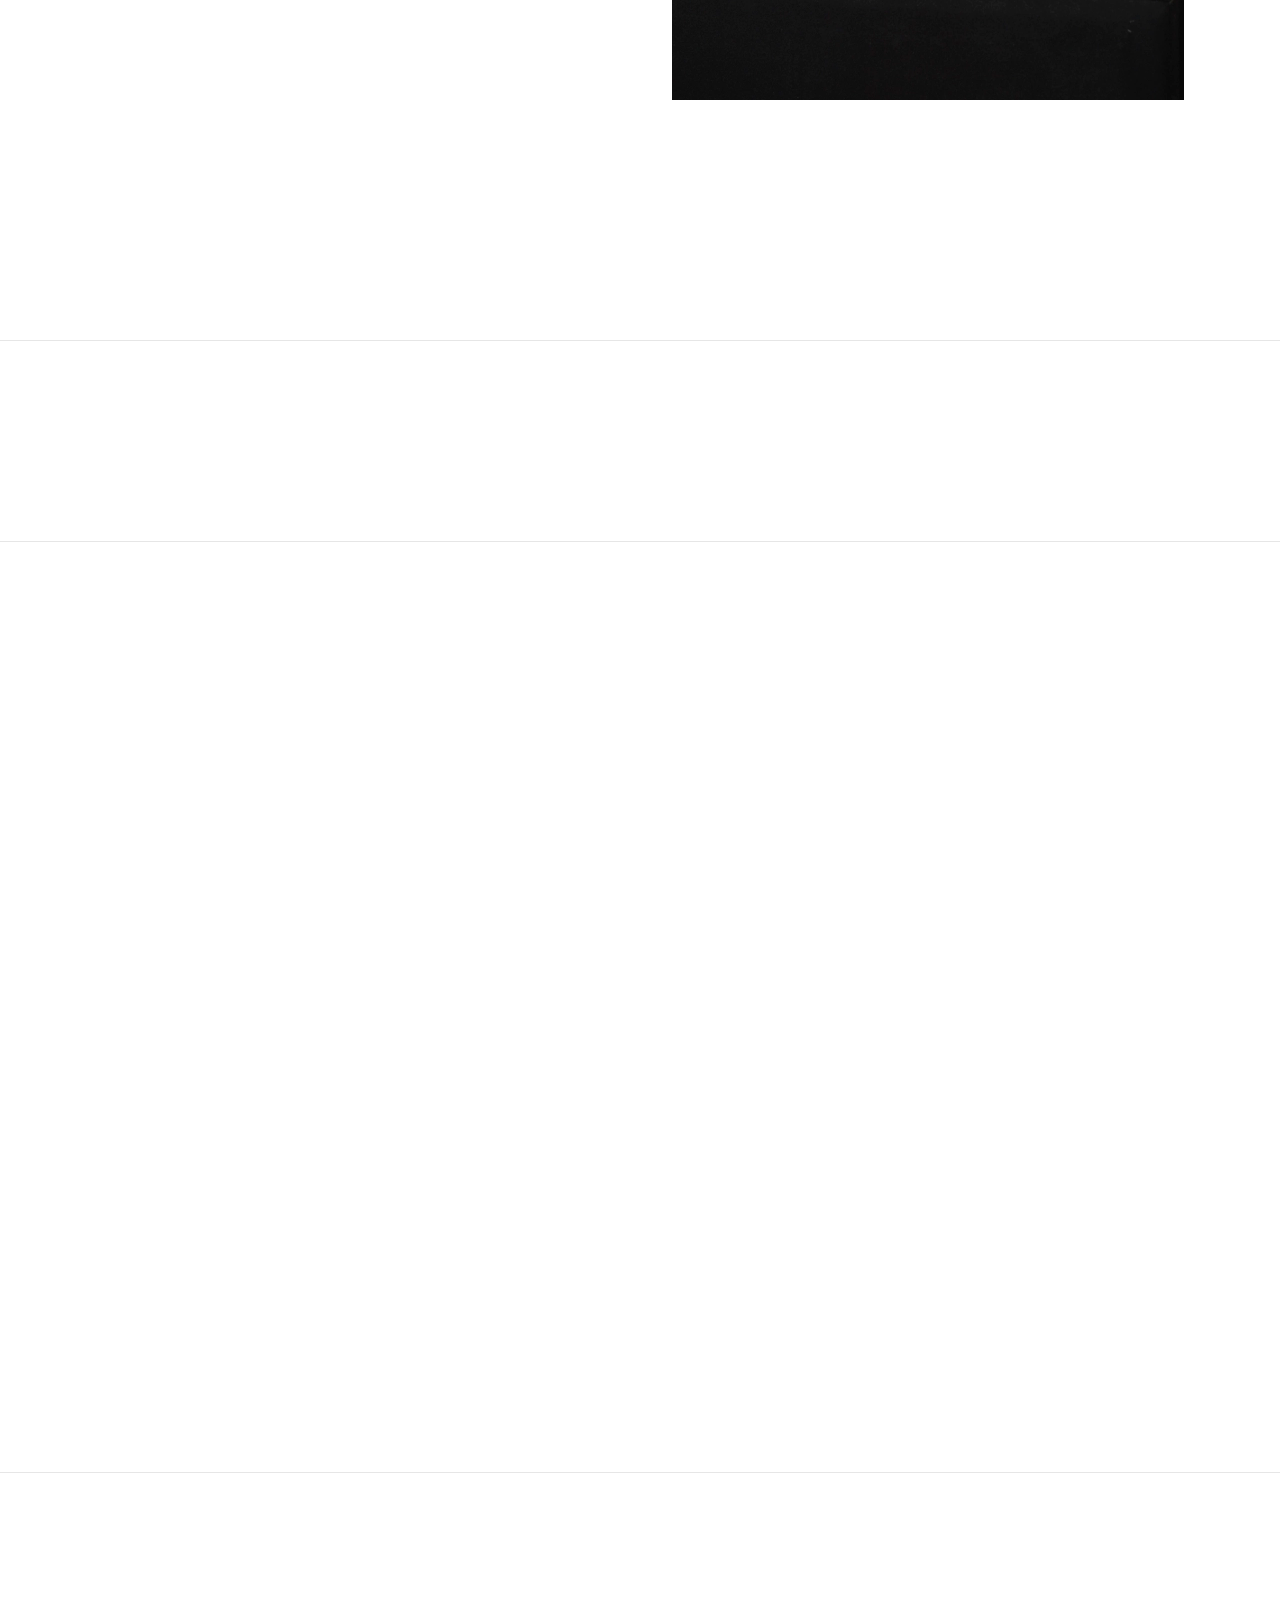
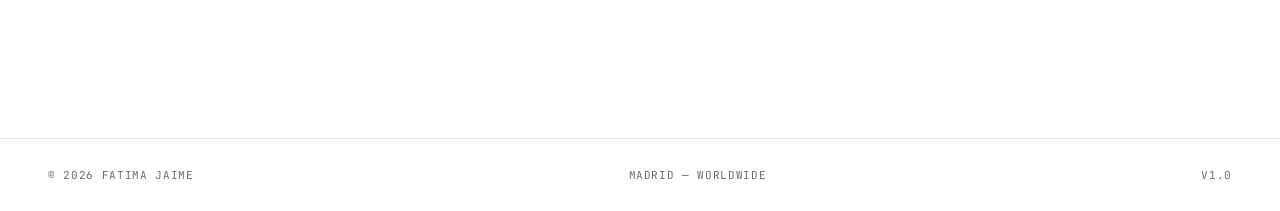
==== commit 455d3a27: "Add Design Scroll of the Month blog with ESP/ENG toggle April 2026 edition includes CORTA Lab and Ga" ====
--- a/index.html
+++ b/index.html
@@ -339,6 +339,93 @@
     width:100%;padding:6px 8px;border:1px solid var(--hair);font-family:inherit;font-size:11px;background:#fff;
   }
   .tweaks button.x{background:none;border:none;cursor:pointer;font-family:inherit;font-size:14px}
+
+  /* ---------- BLOG — Design Scroll of the Month ---------- */
+  /* Language toggle: only the matching language shows */
+  [data-lang-text]{display:none}
+  html[data-blog-lang="es"] [data-lang-text="es"]{display:inline}
+  html[data-blog-lang="en"] [data-lang-text="en"]{display:inline}
+  .blog-controls{
+    display:flex;justify-content:space-between;align-items:center;gap:16px;
+    padding:0 var(--pad) 32px;flex-wrap:wrap;
+  }
+  .blog-month-picker{display:inline-flex;align-items:center;gap:14px}
+  .blog-controls label{
+    font-family:"JetBrains Mono",monospace;font-size:11px;
+    text-transform:uppercase;letter-spacing:.06em;color:var(--muted);
+  }
+  .lang-toggle{
+    display:inline-flex;align-items:stretch;
+    border:1px solid var(--fg);
+    font-family:"JetBrains Mono",monospace;font-size:11px;
+    text-transform:uppercase;letter-spacing:.06em;
+  }
+  .lang-toggle button{
+    background:none;border:none;font:inherit;color:var(--fg);
+    padding:7px 14px;cursor:none;
+    text-transform:inherit;letter-spacing:inherit;
+    border-right:1px solid var(--fg);
+    transition: background .2s var(--ease), color .2s var(--ease);
+  }
+  .lang-toggle button:last-child{border-right:none}
+  .lang-toggle button.active{background:var(--fg);color:#fff}
+  .lang-toggle button:not(.active):hover{background:var(--hair-2)}
+  .blog-controls select{
+    font-family:"JetBrains Mono",monospace;font-size:12px;
+    padding:8px 36px 8px 14px;
+    border:1px solid var(--fg);background:#fff;color:var(--fg);
+    text-transform:uppercase;letter-spacing:.04em;
+    cursor:none;appearance:none;-webkit-appearance:none;
+    background-image:url("data:image/svg+xml;utf8,<svg xmlns='http://www.w3.org/2000/svg' viewBox='0 0 12 8'><path d='M1 1l5 5 5-5' stroke='black' fill='none' stroke-width='1.4'/></svg>");
+    background-repeat:no-repeat;background-position:right 12px center;background-size:10px;
+  }
+  .blog-feed{padding:0 var(--pad) 96px}
+  .blog-post{
+    display:grid;grid-template-columns: 1fr 1fr;column-gap:64px;row-gap:32px;
+    padding:64px 0;
+    border-top:1px solid var(--hair);
+  }
+  .blog-post:first-child{border-top:none;padding-top:32px}
+  .blog-post-head{
+    grid-column: 1 / -1;
+  }
+  .blog-post-head h3{
+    font-size:clamp(28px,3.4vw,44px);
+    font-weight:500;letter-spacing:-.025em;line-height:1.05;
+    text-wrap:balance;
+  }
+  .blog-post-body{
+    font-size:16px;line-height:1.6;color:var(--fg);
+  }
+  .blog-post-body p{margin-bottom:16px;max-width:60ch}
+  .blog-post-body p:last-child{margin-bottom:0}
+  .blog-links{
+    margin-top:24px;display:flex;gap:18px;flex-wrap:wrap;
+    font-family:"JetBrains Mono",monospace;font-size:11px;
+    text-transform:uppercase;letter-spacing:.06em;
+  }
+  .blog-links a{
+    border-bottom:1px solid var(--fg);padding-bottom:2px;
+    transition:padding .3s var(--ease);
+  }
+  .blog-links a:hover{padding-right:8px}
+  .blog-post-gallery{
+    display:flex;flex-direction:column;gap:14px;
+  }
+  .blog-img{
+    overflow:hidden;background:var(--hair-2);
+  }
+  .blog-img img,.blog-img video{
+    width:100%;height:auto;display:block;
+    transition:transform 1s var(--ease);
+  }
+  .blog-img:hover img,.blog-img:hover video{transform:scale(1.02)}
+  @media (max-width:900px){
+    .blog-post{grid-template-columns:1fr;gap:24px;padding:40px 0}
+    .blog-post:first-child{padding-top:24px}
+    .blog-controls{padding:0 var(--pad) 20px;justify-content:flex-start}
+    .blog-feed{padding:0 var(--pad) 64px}
+  }
 
   /* ---------- BLOG (work in progress) ---------- */
   .blog-wip{padding:0 var(--pad) 96px}
@@ -621,26 +708,30 @@
 
 </section>
 
-<!-- BLOG (work in progress) -->
+<!-- BLOG — Design Scroll of the Month -->
 <section class="section" id="blog">
   <div class="branch-head" data-reveal>
     <span class="idx">— Branch 05</span>
-    <h2>Notes &amp;<br/><em>thinking</em></h2>
+    <h2>Design Scroll<br/><em>of the month</em></h2>
     <div class="desc">
-      A small corner for half-essays, project diaries, and occasional rambles on type, taste &amp; the joy of designing in public.
+      <span data-lang-text="es">Hora de normalizar el scroll como una forma válida de encontrar referencias. Aquí reúno algunos de los proyectos que descubrí este mes a través de contenido en formato corto en plataformas como TikTok y que, si te interesa el diseño tanto como a mí, merece la pena conocer.</span>
+      <span data-lang-text="en">Time to normalize scrolling as a valid way to find references. Here I gather some of the projects I discovered this month through short-form content on platforms like TikTok — and that, if you care about design as much as I do, are worth knowing about.</span>
     </div>
   </div>
-  <div class="blog-wip" data-reveal>
-    <div class="wip-card">
-      <span class="wip-tag"><span class="blink"></span> work in progress</span>
-      <h3>Brewing the first posts<span class="ast">✦</span></h3>
-      <p>Currently writing about identity systems, the editorial layouts that taught me restraint, and why choosing a typeface still feels romantic. Pop back soon — or DM me on LinkedIn if you want a heads-up when it's live.</p>
-      <div class="wip-meta">
-        <span>Estimated launch — soon™</span>
-        <span>Madrid · 2026</span>
-      </div>
+  <div class="blog-controls" data-reveal>
+    <div class="lang-toggle" role="group" aria-label="Language">
+      <button type="button" data-lang="es">ESP</button>
+      <button type="button" data-lang="en">ENG</button>
     </div>
-  </div>
+    <div class="blog-month-picker">
+      <label for="blog-month">
+        <span data-lang-text="es">Edición</span>
+        <span data-lang-text="en">Edition</span>
+      </label>
+      <select id="blog-month" aria-label="Choose month"></select>
+    </div>
+  </div>
+  <div class="blog-feed" id="blog-feed"></div>
 </section>
 
 <!-- INFO STRIP (Currently / Based in / Experience / Tools) -->
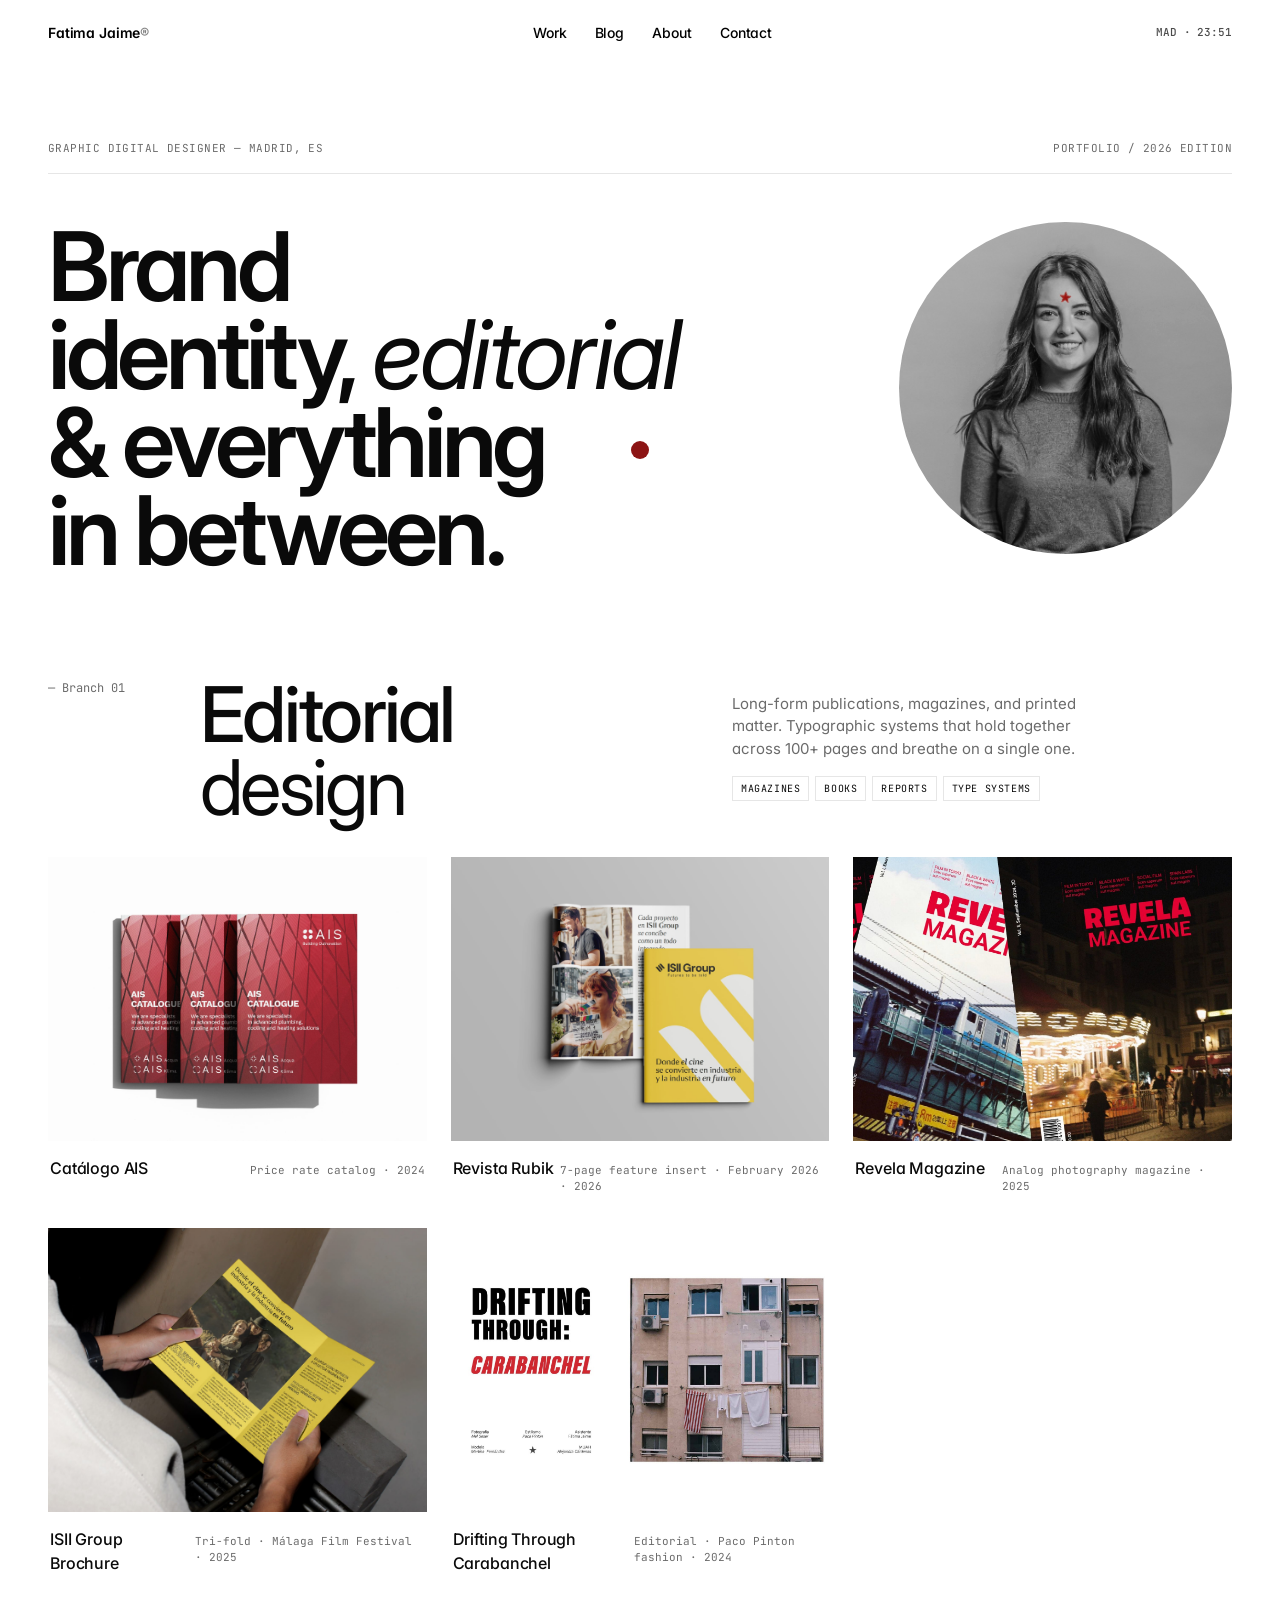
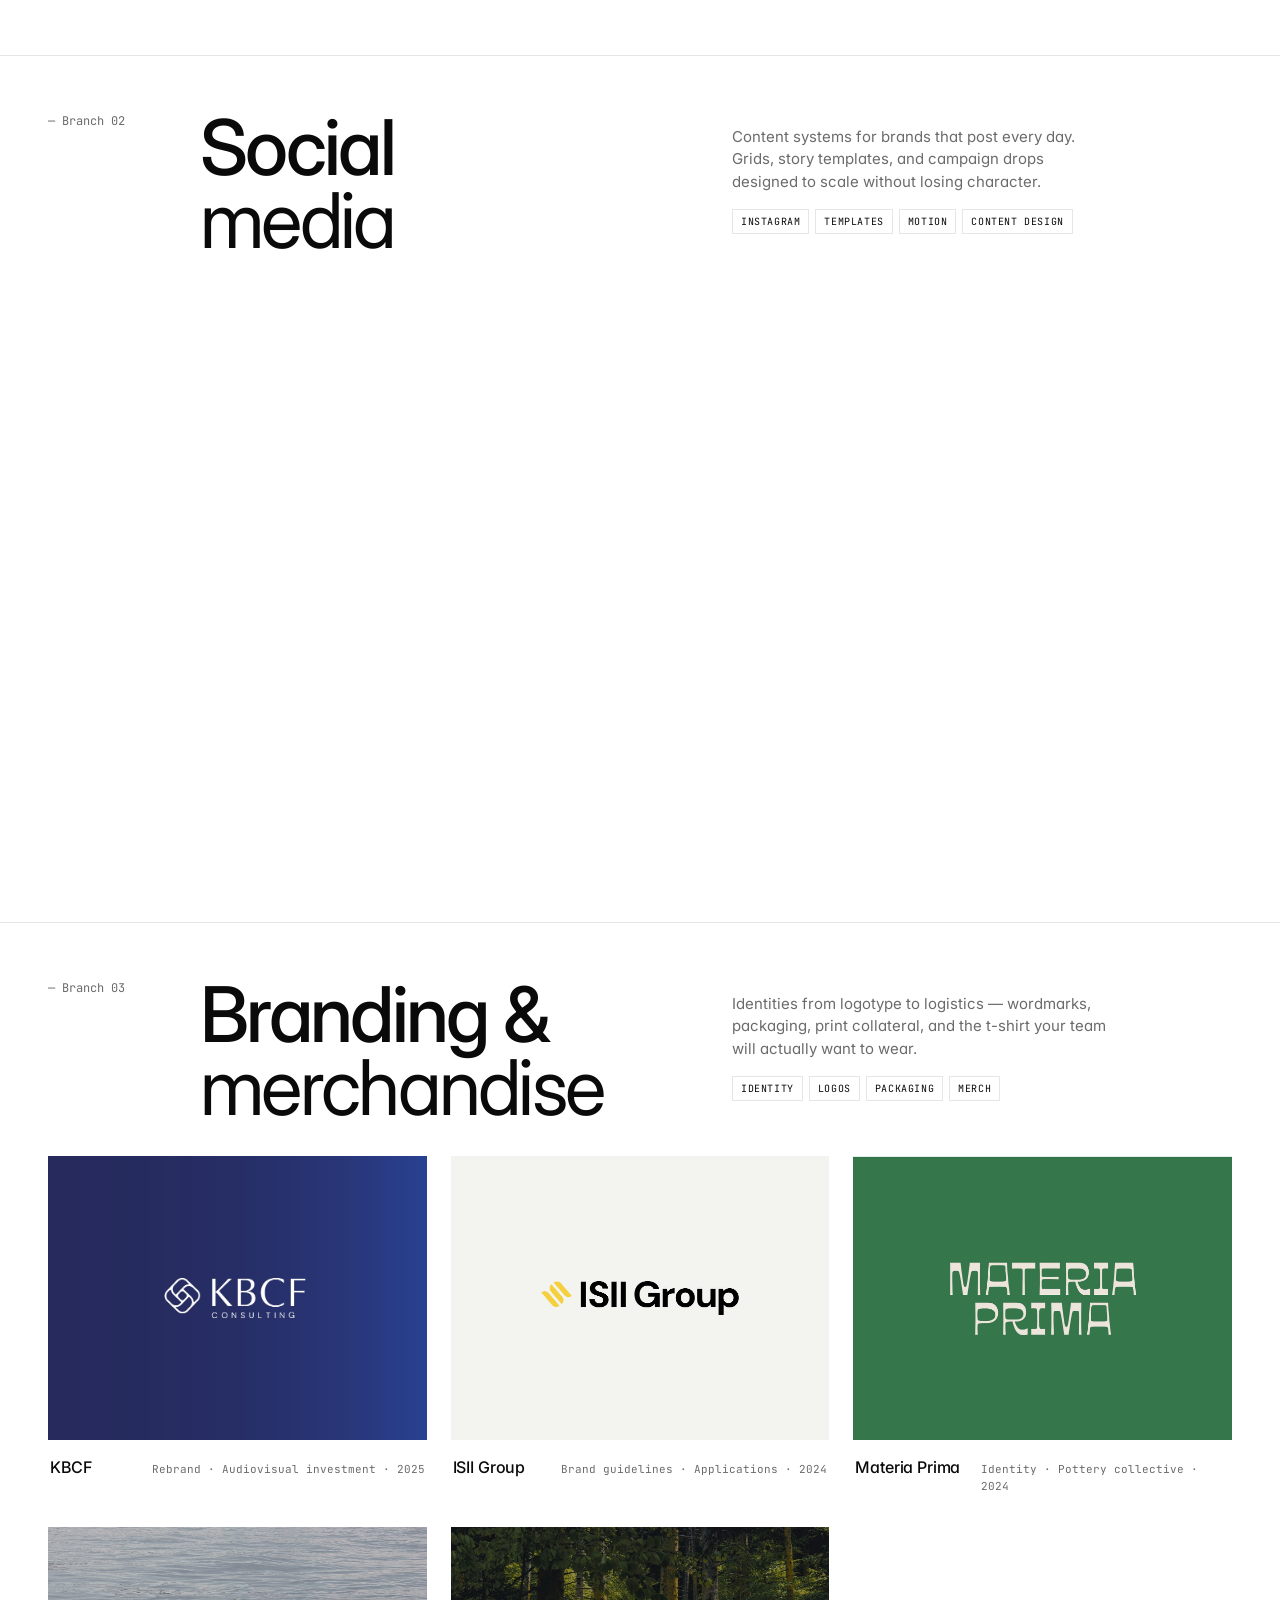
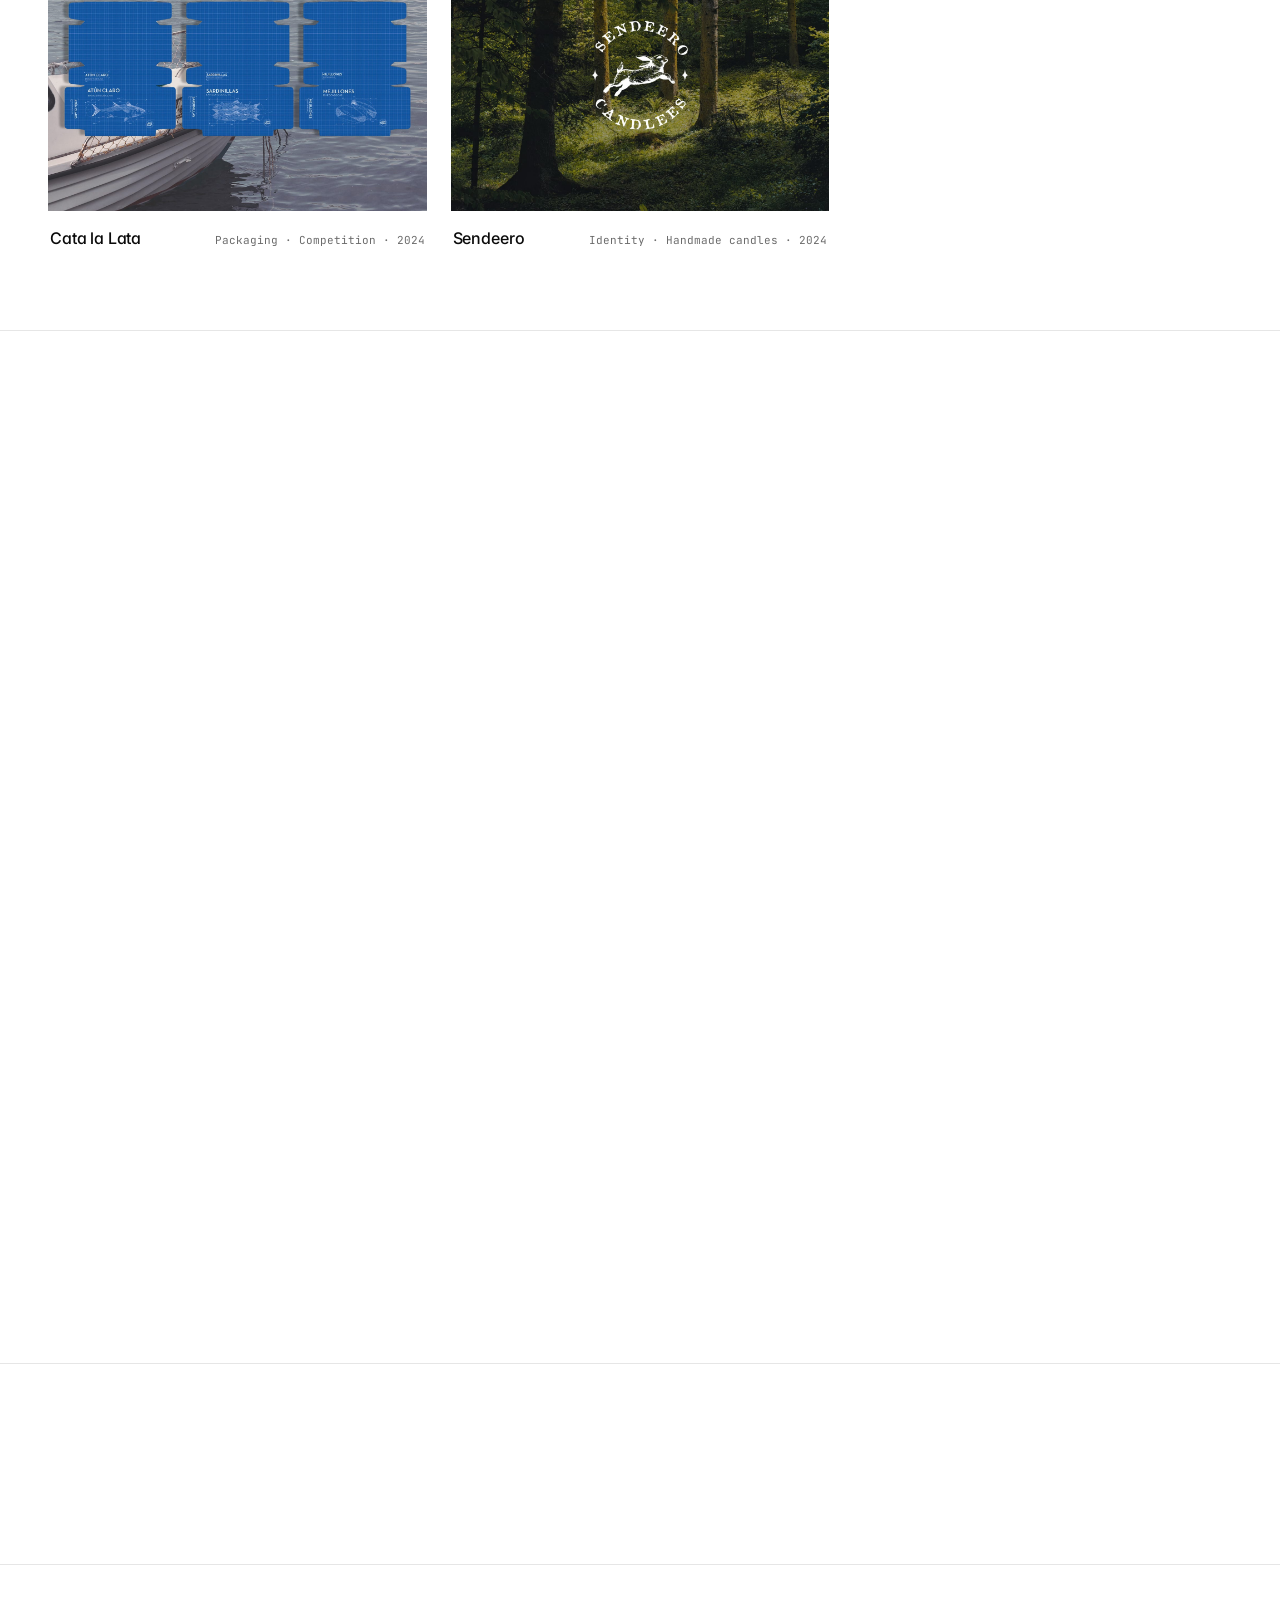
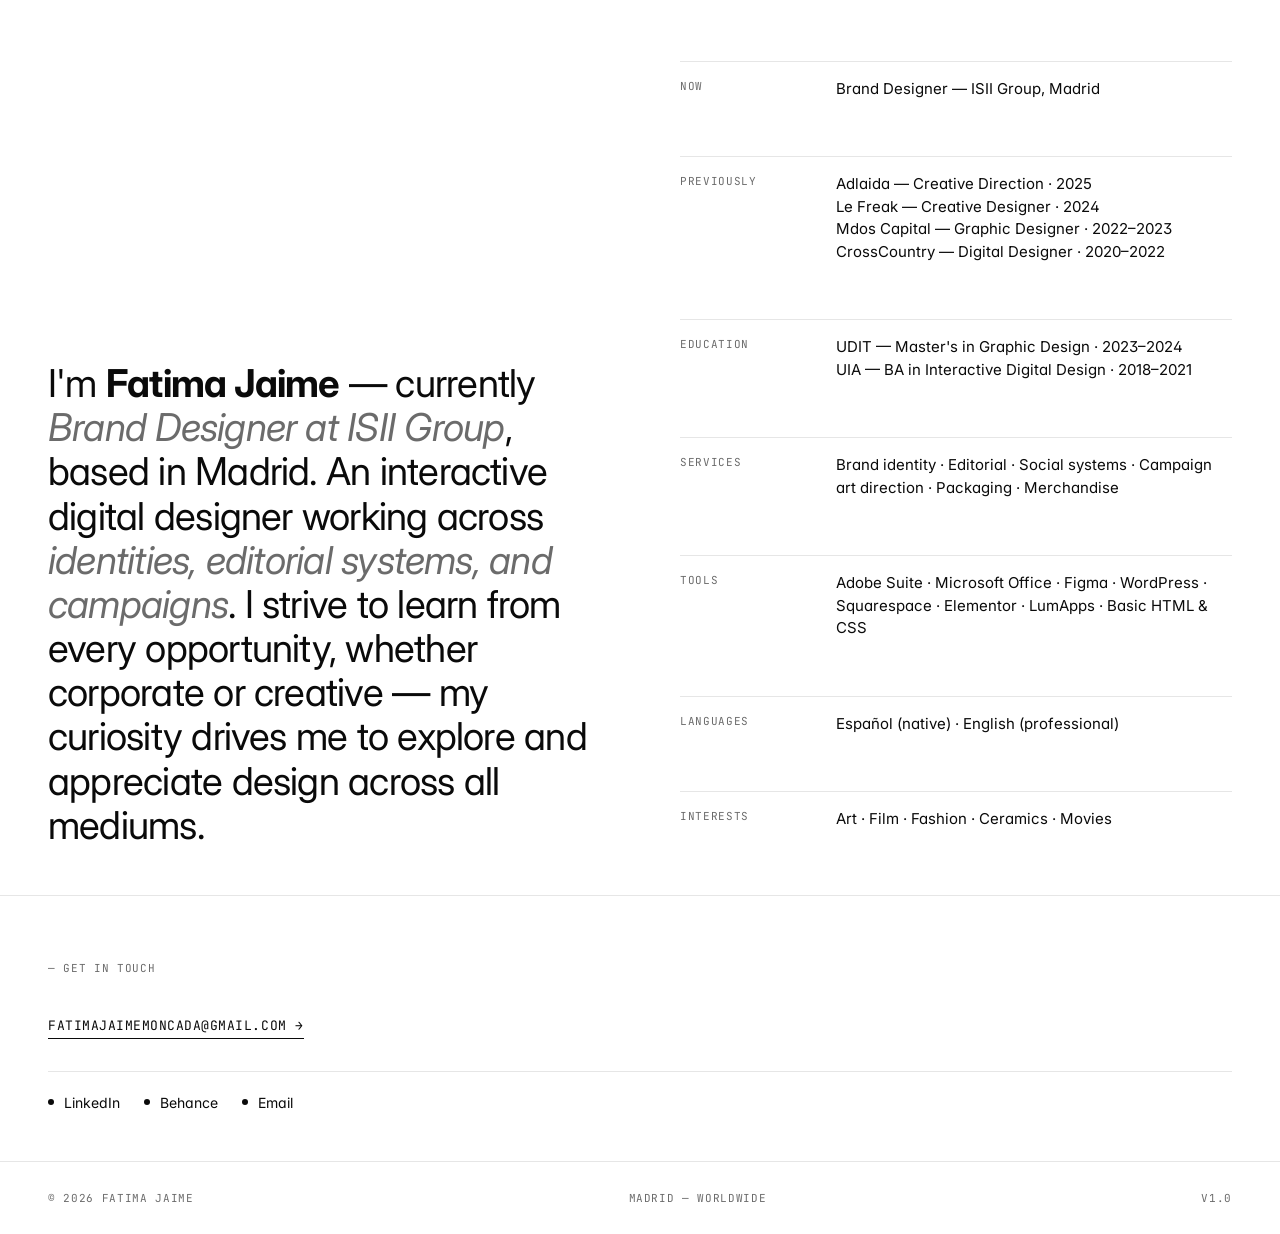
==== commit cd03935f: "Move blog to standalone page with editorial layout and collage frames - Extract shared CSS to styles" ====
--- a/index.html
+++ b/index.html
@@ -7,597 +7,7 @@
 <link rel="preconnect" href="https://fonts.googleapis.com">
 <link rel="preconnect" href="https://fonts.gstatic.com" crossorigin>
 <link rel="stylesheet" href="https://fonts.googleapis.com/css2?family=Inter:wght@300;400;500;600;700&family=JetBrains+Mono:wght@400;500&display=swap">
-<style>
-  :root{
-    --bg:#ffffff;
-    --fg:#0a0a0a;
-    --muted:#6b6b6b;
-    --hair:#e6e6e6;
-    --hair-2:#f2f2f2;
-    --max:1440px;
-    --pad:48px;
-    --ease: cubic-bezier(.2,.7,.2,1);
-  }
-  *{box-sizing:border-box;margin:0;padding:0}
-
-  /* ---------- CUSTOM CURSOR ---------- */
-  html, body{cursor:none}
-  a, button, input, select, textarea, .tile, [role=button]{cursor:none}
-  .cursor-dot{
-    position:fixed;
-    top:0;left:0;
-    width:18px;height:18px;
-    background:#8c1414;
-    border-radius:50%;
-    pointer-events:none;
-    z-index:9999;
-    transform:translate3d(-50%,-50%,0);
-    transition: width .25s var(--ease), height .25s var(--ease), background .2s var(--ease);
-    will-change: transform;
-  }
-  .cursor-dot.hover{
-    width:44px;height:44px;
-    background:#6e0c0c;
-  }
-  .cursor-dot.click{
-    width:10px;height:10px;
-  }
-  @media (hover:none){
-    html,body,a,button,.tile{cursor:auto}
-    .cursor-dot{display:none}
-  }
-  html,body{background:var(--bg);color:var(--fg);-webkit-font-smoothing:antialiased;text-rendering:optimizeLegibility;-webkit-tap-highlight-color:transparent}
-  body{
-    font-family:"Inter","Inter Display",system-ui,sans-serif;
-    font-feature-settings:"ss01","cv11";
-    font-size:16px;
-    line-height:1.5;
-    font-weight:400;
-    overflow-x:hidden;
-    overflow-wrap:break-word;
-  }
-  a{color:inherit;text-decoration:none}
-  img{display:block;max-width:100%}
-  .mono{font-family:"JetBrains Mono",ui-monospace,monospace;font-size:11px;letter-spacing:.04em;text-transform:uppercase}
-
-  /* ---------- NAV ---------- */
-  .nav{
-    position:fixed;top:0;left:0;right:0;z-index:50;
-    display:flex;align-items:center;justify-content:space-between;
-    padding:22px var(--pad);
-    mix-blend-mode:difference;color:#fff;
-    font-weight:500;
-    letter-spacing:-.005em;
-  }
-  .nav .links{display:flex;gap:28px}
-  .nav .links a{position:relative;font-size:14px}
-  .nav .links a::after{
-    content:"";position:absolute;left:0;right:0;bottom:-4px;height:1px;background:currentColor;
-    transform:scaleX(0);transform-origin:left;transition:transform .5s var(--ease);
-  }
-  .nav .links a:hover::after{transform:scaleX(1)}
-  .nav .brand{font-weight:600;font-size:14px;letter-spacing:-.01em}
-  .nav .time{font-family:"JetBrains Mono",monospace;font-size:11px;opacity:.7}
-
-  /* ---------- HERO ---------- */
-  .hero{
-    min-height:auto;
-    padding:140px var(--pad) 48px;
-    display:grid;
-    grid-template-columns: minmax(0, 1fr) min(26vw, 340px);
-    column-gap:48px;
-    row-gap:48px;
-    align-items:start;
-  }
-  .hero .eyebrow{
-    grid-column: 1 / -1;
-    display:flex;justify-content:space-between;align-items:baseline;
-    color:var(--muted);
-    border-bottom:1px solid var(--hair);
-    padding-bottom:16px;
-  }
-  .hero .title{
-    grid-column: 1 / 2;
-    font-family:"Inter","Inter Display",sans-serif;
-    font-weight:600;
-    font-size: clamp(42px, 7.5vw, 126px);
-    line-height:.92;
-    letter-spacing:-.045em;
-    text-wrap:balance;
-  }
-  .hero .title .it{font-style:italic;font-weight:400;letter-spacing:-.03em}
-  .hero .portrait{
-    grid-column: 2 / 3;
-    grid-row: 2 / 3;
-    align-self:start;
-    width:100%;
-    aspect-ratio: 1/1;
-    overflow:hidden;
-    border-radius:50%;
-    filter: saturate(1.15) contrast(1.02);
-  }
-  .hero .portrait img{width:100%;height:100%;object-fit:cover;transition:transform 1.2s var(--ease)}
-  .hero .portrait:hover img{transform:scale(1.03)}
-  @media (max-width:900px){
-    .hero{grid-template-columns: 1fr}
-    .hero .title,.hero .portrait{grid-column:1 / -1}
-    .hero .portrait{width:60vw;margin-top:8px}
-  }
-
-  /* ---------- INFO STRIP ---------- */
-  .info-strip{
-    padding:48px var(--pad) 80px;
-    display:grid;
-    grid-template-columns: 1.2fr .8fr .8fr .8fr;
-    gap:32px;
-    border-top:1px solid var(--hair);
-    align-items:start;
-  }
-  .info-strip .col h5{color:var(--muted);font-weight:400;font-size:12px;letter-spacing:.04em;text-transform:uppercase;margin-bottom:10px}
-  .info-strip .col p{font-size:15px;line-height:1.45;max-width:34ch}
-  @media (max-width:900px){
-    .info-strip{grid-template-columns:1fr 1fr;gap:24px}
-  }
-
-  /* ---------- MARQUEE ---------- */
-  .marquee{
-    border-top:1px solid var(--hair);
-    border-bottom:1px solid var(--hair);
-    overflow:hidden;
-    padding:28px 0;
-  }
-  .marquee-track{
-    display:flex;gap:64px;
-    white-space:nowrap;
-    animation: slide 40s linear infinite;
-    font-family:"Inter","Inter Display",sans-serif;
-    font-weight:500;
-    font-size:clamp(26px,3.8vw,56px);
-    letter-spacing:-.03em;
-  }
-  .marquee-track span{display:inline-flex;align-items:center;gap:64px}
-  .marquee-track .star{width:.5em;height:.5em;background:var(--fg);border-radius:50%;display:inline-block}
-  @keyframes slide{from{transform:translateX(0)}to{transform:translateX(-50%)}}
-
-  /* ---------- SECTION HEADER ---------- */
-  .section{padding:120px var(--pad) 80px}
-  .sec-head{
-    display:grid;grid-template-columns: 120px 1fr auto;gap:32px;
-    align-items:baseline;
-    border-bottom:1px solid var(--hair);
-    padding-bottom:28px;margin-bottom:56px;
-  }
-  .sec-head .n{font-family:"JetBrains Mono",monospace;font-size:12px;color:var(--muted)}
-  .sec-head .t{font-size:clamp(36px,5vw,68px);font-weight:500;letter-spacing:-.035em;line-height:1}
-  .sec-head .t em{font-weight:400}
-  .sec-head .c{font-family:"JetBrains Mono",monospace;font-size:11px;color:var(--muted);text-transform:uppercase;letter-spacing:.06em}
-
-  /* ---------- BRANCH (work section) ---------- */
-  .branch + .branch{border-top:1px solid var(--hair)}
-  .branch-head{
-    display:grid;grid-template-columns: 120px 1fr 1fr;gap:32px;
-    padding:56px var(--pad) 32px;
-    align-items:start;
-  }
-  .branch-head .idx{font-family:"JetBrains Mono",monospace;font-size:12px;color:var(--muted)}
-  .branch-head h2{
-    font-weight:500;letter-spacing:-.035em;line-height:.95;
-    font-size:clamp(40px,6vw,96px);
-  }
-  .branch-head h2 em{font-weight:400;font-style:normal}
-  .branch-head .desc{max-width:42ch;color:var(--muted);font-size:15px;line-height:1.5;padding-top:14px}
-  .branch-head .desc .tags{margin-top:16px;display:flex;flex-wrap:wrap;gap:6px}
-  .branch-head .desc .tags span{
-    font-family:"JetBrains Mono",monospace;font-size:10px;
-    padding:4px 8px;border:1px solid var(--hair);color:var(--fg);
-    text-transform:uppercase;letter-spacing:.06em;
-  }
-
-  .grid{
-    display:grid;gap:24px;
-    padding:0 var(--pad) 80px;
-  }
-  .grid.cols-2{grid-template-columns:repeat(2,1fr)}
-  .grid.cols-3{grid-template-columns:repeat(3,1fr)}
-  .grid.cols-mixed{grid-template-columns:repeat(6,1fr)}
-  .grid.cols-mixed .tile.w2{grid-column:span 2}
-  .grid.cols-mixed .tile.w3{grid-column:span 3}
-  .grid.cols-mixed .tile.w4{grid-column:span 4}
-  .grid.cols-mixed .tile.w6{grid-column:span 6}
-  @media (max-width:900px){
-    .grid.cols-2,.grid.cols-3,.grid.cols-mixed{grid-template-columns:1fr}
-    .grid.cols-mixed .tile.w2,.grid.cols-mixed .tile.w3,.grid.cols-mixed .tile.w4,.grid.cols-mixed .tile.w6{grid-column:auto}
-  }
-
-  .tile{
-    position:relative;
-    display:block;
-    overflow:hidden;
-    cursor:pointer;
-  }
-  .tile .media{
-    position:relative;
-    width:100%;
-    aspect-ratio: 4/3;
-    background: var(--hair-2);
-    overflow:hidden;
-  }
-  .tile.tall .media{aspect-ratio: 3/4}
-  .tile.wide .media{aspect-ratio: 16/9}
-  .tile.square .media{aspect-ratio: 1/1}
-  #grid-editorial .tile .media{aspect-ratio: 4/3 !important}
-  #grid-social .tile .media{aspect-ratio: 16/9 !important; background:#f5f2ee}
-  #grid-social .tile .media img{object-fit:cover}
-  .tile .media svg,
-  .tile .media img,
-  .tile .media video{width:100%;height:100%;display:block;object-fit:cover;transition: transform 1s var(--ease)}
-  .tile:hover .media svg,
-  .tile:hover .media img,
-  .tile:hover .media video{transform:scale(1.03)}
-  .tile .cap{
-    display:flex;justify-content:space-between;align-items:baseline;
-    padding:14px 2px 0;
-    border-top:1px solid transparent;
-  }
-  .tile .cap h3{font-weight:500;font-size:16px;letter-spacing:-.01em}
-  .tile .cap .yr{font-family:"JetBrains Mono",monospace;font-size:11px;color:var(--muted)}
-  .tile .cap .arr{
-    display:inline-block;transform:translateX(-6px);opacity:0;
-    transition:transform .5s var(--ease),opacity .5s var(--ease);
-    margin-left:8px;
-  }
-  .tile:hover .cap .arr{transform:translateX(0);opacity:1}
-
-  /* Placeholder textures */
-  .ph{width:100%;height:100%}
-  .ph-label{
-    position:absolute;left:16px;bottom:16px;
-    font-family:"JetBrains Mono",monospace;font-size:10px;
-    background:rgba(255,255,255,.9);padding:4px 8px;
-    text-transform:uppercase;letter-spacing:.06em;color:var(--fg);
-  }
-
-  /* ---------- ABOUT ---------- */
-  .about{
-    padding:96px var(--pad) 48px;
-    display:grid;grid-template-columns: 1fr 1fr; gap:80px;
-    border-top:1px solid var(--hair);
-    align-items:end;
-  }
-  .about .lead{
-    font-size:clamp(28px,3vw,44px);
-    font-weight:400;
-    letter-spacing:-.02em;
-    line-height:1.15;
-    text-wrap:balance;
-  }
-  .about .lead em{font-weight:400;color:var(--muted)}
-  .about .side{display:flex;flex-direction:column;gap:40px}
-  .about .kv{display:grid;grid-template-columns: 140px 1fr;gap:16px;padding:16px 0;border-top:1px solid var(--hair)}
-  .about .kv h5{font-family:"JetBrains Mono",monospace;font-size:11px;text-transform:uppercase;letter-spacing:.06em;color:var(--muted);font-weight:400}
-  .about .kv p{font-size:15px;line-height:1.5}
-  @media (max-width:900px){.about{grid-template-columns:1fr;gap:40px}}
-
-  /* ---------- CONTACT ---------- */
-  .contact{
-    padding:64px var(--pad) 48px;
-    border-top:1px solid var(--hair);
-    text-align:left;
-  }
-  .contact .hint{font-family:"JetBrains Mono",monospace;font-size:11px;color:var(--muted);text-transform:uppercase;letter-spacing:.06em;margin-bottom:32px}
-  .contact h2{
-    font-size:clamp(60px,12vw,220px);
-    font-weight:500;letter-spacing:-.045em;line-height:.9;
-  }
-  .contact h2 em{font-weight:400;font-style:italic}
-  .contact .mail{
-    display:inline-flex;align-items:center;gap:8px;
-    border-bottom:1px solid var(--fg);
-    padding-bottom:2px;margin-top:8px;
-    transition:padding .3s var(--ease);
-  }
-  .contact .mail:hover{padding-right:14px}
-  .contact .socials{
-    margin-top:32px;display:flex;gap:24px;flex-wrap:wrap;
-    padding-top:20px;border-top:1px solid var(--hair);
-  }
-  .contact .socials a{
-    display:flex;align-items:center;gap:10px;font-size:14px;
-  }
-  .contact .socials a .dot{width:6px;height:6px;background:var(--fg);border-radius:50%}
-
-  /* ---------- FOOTER ---------- */
-  footer{
-    padding:28px var(--pad);
-    border-top:1px solid var(--hair);
-    display:flex;justify-content:space-between;align-items:center;
-    color:var(--muted);
-    font-family:"JetBrains Mono",monospace;font-size:11px;
-    text-transform:uppercase;letter-spacing:.06em;
-  }
-
-  /* ---------- REVEAL ---------- */
-  [data-reveal]{
-    opacity:0;transform:translateY(24px);
-    transition: opacity .9s var(--ease), transform .9s var(--ease);
-  }
-  [data-reveal].in{opacity:1;transform:none}
-
-  /* ---------- TWEAKS PANEL ---------- */
-  .tweaks{
-    position:fixed;right:16px;bottom:16px;z-index:100;
-    background:#fff;border:1px solid var(--fg);
-    padding:16px;width:280px;
-    font-family:"JetBrains Mono",monospace;font-size:11px;
-    display:none;
-  }
-  .tweaks.open{display:block}
-  .tweaks h4{text-transform:uppercase;letter-spacing:.08em;font-weight:500;margin-bottom:14px;display:flex;justify-content:space-between;align-items:center}
-  .tweaks .row{margin-bottom:12px}
-  .tweaks .row label{display:block;color:var(--muted);margin-bottom:6px;text-transform:uppercase;letter-spacing:.06em}
-  .tweaks select,.tweaks input[type=text]{
-    width:100%;padding:6px 8px;border:1px solid var(--hair);font-family:inherit;font-size:11px;background:#fff;
-  }
-  .tweaks button.x{background:none;border:none;cursor:pointer;font-family:inherit;font-size:14px}
-
-  /* ---------- BLOG — Design Scroll of the Month ---------- */
-  /* Language toggle: only the matching language shows */
-  [data-lang-text]{display:none}
-  html[data-blog-lang="es"] [data-lang-text="es"]{display:inline}
-  html[data-blog-lang="en"] [data-lang-text="en"]{display:inline}
-  .blog-controls{
-    display:flex;justify-content:space-between;align-items:center;gap:16px;
-    padding:0 var(--pad) 32px;flex-wrap:wrap;
-  }
-  .blog-month-picker{display:inline-flex;align-items:center;gap:14px}
-  .blog-controls label{
-    font-family:"JetBrains Mono",monospace;font-size:11px;
-    text-transform:uppercase;letter-spacing:.06em;color:var(--muted);
-  }
-  .lang-toggle{
-    display:inline-flex;align-items:stretch;
-    border:1px solid var(--fg);
-    font-family:"JetBrains Mono",monospace;font-size:11px;
-    text-transform:uppercase;letter-spacing:.06em;
-  }
-  .lang-toggle button{
-    background:none;border:none;font:inherit;color:var(--fg);
-    padding:7px 14px;cursor:none;
-    text-transform:inherit;letter-spacing:inherit;
-    border-right:1px solid var(--fg);
-    transition: background .2s var(--ease), color .2s var(--ease);
-  }
-  .lang-toggle button:last-child{border-right:none}
-  .lang-toggle button.active{background:var(--fg);color:#fff}
-  .lang-toggle button:not(.active):hover{background:var(--hair-2)}
-  .blog-controls select{
-    font-family:"JetBrains Mono",monospace;font-size:12px;
-    padding:8px 36px 8px 14px;
-    border:1px solid var(--fg);background:#fff;color:var(--fg);
-    text-transform:uppercase;letter-spacing:.04em;
-    cursor:none;appearance:none;-webkit-appearance:none;
-    background-image:url("data:image/svg+xml;utf8,<svg xmlns='http://www.w3.org/2000/svg' viewBox='0 0 12 8'><path d='M1 1l5 5 5-5' stroke='black' fill='none' stroke-width='1.4'/></svg>");
-    background-repeat:no-repeat;background-position:right 12px center;background-size:10px;
-  }
-  .blog-feed{padding:0 var(--pad) 96px}
-  .blog-post{
-    display:grid;grid-template-columns: 1fr 1fr;column-gap:64px;row-gap:32px;
-    padding:64px 0;
-    border-top:1px solid var(--hair);
-  }
-  .blog-post:first-child{border-top:none;padding-top:32px}
-  .blog-post-head{
-    grid-column: 1 / -1;
-  }
-  .blog-post-head h3{
-    font-size:clamp(28px,3.4vw,44px);
-    font-weight:500;letter-spacing:-.025em;line-height:1.05;
-    text-wrap:balance;
-  }
-  .blog-post-body{
-    font-size:16px;line-height:1.6;color:var(--fg);
-  }
-  .blog-post-body p{margin-bottom:16px;max-width:60ch}
-  .blog-post-body p:last-child{margin-bottom:0}
-  .blog-links{
-    margin-top:24px;display:flex;gap:18px;flex-wrap:wrap;
-    font-family:"JetBrains Mono",monospace;font-size:11px;
-    text-transform:uppercase;letter-spacing:.06em;
-  }
-  .blog-links a{
-    border-bottom:1px solid var(--fg);padding-bottom:2px;
-    transition:padding .3s var(--ease);
-  }
-  .blog-links a:hover{padding-right:8px}
-  .blog-post-gallery{
-    display:flex;flex-direction:column;gap:14px;
-  }
-  .blog-img{
-    overflow:hidden;background:var(--hair-2);
-  }
-  .blog-img img,.blog-img video{
-    width:100%;height:auto;display:block;
-    transition:transform 1s var(--ease);
-  }
-  .blog-img:hover img,.blog-img:hover video{transform:scale(1.02)}
-  @media (max-width:900px){
-    .blog-post{grid-template-columns:1fr;gap:24px;padding:40px 0}
-    .blog-post:first-child{padding-top:24px}
-    .blog-controls{padding:0 var(--pad) 20px;justify-content:flex-start}
-    .blog-feed{padding:0 var(--pad) 64px}
-  }
-
-  /* ---------- BLOG (work in progress) ---------- */
-  .blog-wip{padding:0 var(--pad) 96px}
-  .wip-card{
-    position:relative;
-    border:1px solid var(--hair);
-    padding:72px 56px 64px;
-    max-width:760px;margin:0 auto;
-    background:linear-gradient(180deg,#fff 0%,#fbf9f7 100%);
-    overflow:hidden;
-  }
-  .wip-card::before{
-    content:"";position:absolute;top:0;left:0;right:0;height:2px;background:var(--hair);
-  }
-  .wip-card::after{
-    content:"";position:absolute;top:0;height:2px;width:30%;
-    background:var(--fg);
-    animation: wip-slide 4s var(--ease) infinite;
-  }
-  @keyframes wip-slide{
-    0%{left:-30%}
-    100%{left:100%}
-  }
-  .wip-tag{
-    display:inline-flex;align-items:center;gap:8px;
-    font-family:"JetBrains Mono",monospace;font-size:11px;
-    text-transform:uppercase;letter-spacing:.1em;
-    padding:6px 12px;border:1px solid var(--fg);
-    margin-bottom:36px;
-  }
-  .wip-tag .blink{
-    width:6px;height:6px;border-radius:50%;background:#8c1414;
-    animation: wip-blink 1.4s ease-in-out infinite;
-  }
-  @keyframes wip-blink{
-    0%,100%{opacity:.3}
-    50%{opacity:1}
-  }
-  .wip-card h3{
-    font-size: clamp(30px, 4.5vw, 56px);
-    font-weight:500;font-style:italic;
-    letter-spacing:-.03em;line-height:1.02;
-    margin-bottom:18px;
-    text-wrap:balance;
-  }
-  .wip-card h3 .ast{
-    display:inline-block;color:#8c1414;font-style:normal;
-    transform:translateY(-.05em);margin-left:.1em;
-    animation: wip-spin 8s linear infinite;
-  }
-  @keyframes wip-spin{from{transform:translateY(-.05em) rotate(0)}to{transform:translateY(-.05em) rotate(360deg)}}
-  .wip-card p{
-    color:var(--muted);font-size:16px;line-height:1.55;
-    max-width:52ch;margin-bottom:28px;
-  }
-  .wip-meta{
-    display:flex;justify-content:space-between;align-items:baseline;
-    border-top:1px solid var(--hair);padding-top:16px;
-    font-family:"JetBrains Mono",monospace;font-size:11px;
-    text-transform:uppercase;letter-spacing:.06em;color:var(--muted);
-    flex-wrap:wrap;gap:12px;
-  }
-
-  /* ---------- LIGHTBOX ---------- */
-  .lightbox{
-    position:fixed;inset:0;z-index:200;
-    background:rgba(255,255,255,.98);
-    display:none;flex-direction:column;
-  }
-  .lightbox.open{display:flex}
-  .lb-meta{
-    padding:20px 32px;border-bottom:1px solid var(--hair);
-    background:#fff;
-  }
-  .lb-head{display:flex;justify-content:space-between;align-items:flex-start;gap:24px}
-  .lb-title{font-size:22px;font-weight:500;letter-spacing:-.02em}
-  .lb-sub{font-family:"JetBrains Mono",monospace;font-size:11px;color:var(--muted);text-transform:uppercase;letter-spacing:.06em;margin-top:4px}
-  .lb-desc{margin-top:10px;max-width:68ch;font-size:14px;color:var(--muted);line-height:1.5}
-  .lb-nav{display:flex;align-items:center;gap:10px}
-  .lb-count{font-family:"JetBrains Mono",monospace;font-size:11px;color:var(--muted);margin-right:8px}
-  .lb-btn{
-    width:36px;height:36px;border:1px solid var(--hair);background:#fff;
-    font-size:16px;cursor:none;font-family:inherit;
-    display:inline-flex;align-items:center;justify-content:center;
-  }
-  .lb-btn:hover{background:var(--fg);color:#fff}
-  .lb-x{font-size:22px}
-  .lb-stage{
-    flex:1;overflow-y:auto;padding:32px;
-    display:flex;flex-direction:column;gap:24px;align-items:center;
-    background:#fafafa;
-  }
-  .lb-stage img,
-  .lb-stage video{
-    max-width:min(1100px, 100%);
-    width:100%;height:auto;display:block;
-    box-shadow:0 8px 32px rgba(0,0,0,.08);
-  }
-  /* Portrait videos (IG stories) — cap height instead of width */
-  .lb-stage video{
-    max-height:80vh;
-    width:auto;
-    max-width:min(560px, 100%);
-    object-fit:contain;
-    background:#000;
-  }
-
-  /* ---------- MOBILE / iOS ---------- */
-  @media (max-width:900px){
-    :root{--pad:24px}
-    .nav{padding:14px var(--pad)}
-    .nav .links{gap:14px}
-    .nav .links a{font-size:13px}
-    .nav .time{display:none}
-    .hero{padding:108px var(--pad) 32px;column-gap:24px;row-gap:32px}
-    .hero .title{
-      font-size: clamp(40px, 11vw, 84px);
-      letter-spacing:-.04em;
-      hyphens:auto;-webkit-hyphens:auto;
-    }
-    .marquee{padding:18px 0}
-    .marquee-track{gap:36px;font-size:clamp(22px,7vw,44px)}
-    .marquee-track span{gap:36px}
-    .section{padding:72px var(--pad) 48px}
-    .branch-head{
-      grid-template-columns:1fr;
-      padding:48px var(--pad) 24px;
-      gap:14px;
-    }
-    .branch-head h2{font-size:clamp(36px,10vw,64px);line-height:.98}
-    .branch-head .desc{padding-top:0;font-size:14px}
-    .sec-head{grid-template-columns:1fr;gap:10px;padding-bottom:20px;margin-bottom:32px}
-    .grid{padding:0 var(--pad) 56px;gap:14px}
-    .info-strip{padding:32px var(--pad) 56px;gap:20px}
-    .about{padding:64px var(--pad) 32px;gap:32px}
-    .about .lead{font-size:clamp(22px,5.4vw,32px)}
-    .about .kv{grid-template-columns:120px 1fr;gap:12px;padding:12px 0}
-    .about .kv p{font-size:14px}
-    .contact{padding:48px var(--pad) 32px}
-    .contact h2{
-      font-size:clamp(48px,16vw,120px);
-      letter-spacing:-.04em;line-height:.92;
-      hyphens:auto;-webkit-hyphens:auto;
-    }
-    .contact .socials{gap:14px}
-    footer{flex-wrap:wrap;gap:8px;padding:24px var(--pad)}
-    .blog-wip{padding:0 var(--pad) 64px}
-    .wip-card{padding:48px 24px 40px}
-    .wip-tag{margin-bottom:24px}
-    .lb-meta{padding:14px 18px}
-    .lb-stage{padding:16px;gap:14px}
-    .lb-head{flex-direction:column;gap:14px}
-    .lb-title{font-size:18px}
-    .lb-nav{align-self:flex-end}
-    .lb-stage video{max-width:100%;max-height:70vh}
-  }
-  @media (max-width:520px){
-    :root{--pad:18px}
-    .nav .brand span{display:none}
-    .hero .portrait{width:70vw;margin:0 auto}
-    .info-strip{grid-template-columns:1fr}
-    .branch-head .tags span{font-size:9px}
-    .lb-btn{width:32px;height:32px}
-  }
-  /* Hide custom-cursor work entirely on touch / iOS */
-  @media (hover:none),(pointer:coarse){
-    html,body,a,button,input,select,textarea,.tile,[role=button]{cursor:auto}
-    .cursor-dot{display:none !important}
-    .nav{mix-blend-mode:normal;background:rgba(255,255,255,.92);backdrop-filter:blur(8px);-webkit-backdrop-filter:blur(8px);color:var(--fg)}
-    .tile .cap .arr{transform:none;opacity:1}
-  }
-</style>
+<link rel="stylesheet" href="styles.css">
 </head>
 <body>
 
@@ -617,7 +27,7 @@
   <a class="brand" href="#top">Fatima Jaime<span style="opacity:.5">®</span></a>
   <div class="links">
     <a href="#work">Work</a>
-    <a href="#blog">Blog</a>
+    <a href="blog.html">Blog</a>
     <a href="#about">About</a>
     <a href="#contact">Contact</a>
   </div>
@@ -706,32 +116,6 @@
     <div class="grid cols-2" id="grid-campaigns"></div>
   </div>
 
-</section>
-
-<!-- BLOG — Design Scroll of the Month -->
-<section class="section" id="blog">
-  <div class="branch-head" data-reveal>
-    <span class="idx">— Branch 05</span>
-    <h2>Design Scroll<br/><em>of the month</em></h2>
-    <div class="desc">
-      <span data-lang-text="es">Hora de normalizar el scroll como una forma válida de encontrar referencias. Aquí reúno algunos de los proyectos que descubrí este mes a través de contenido en formato corto en plataformas como TikTok y que, si te interesa el diseño tanto como a mí, merece la pena conocer.</span>
-      <span data-lang-text="en">Time to normalize scrolling as a valid way to find references. Here I gather some of the projects I discovered this month through short-form content on platforms like TikTok — and that, if you care about design as much as I do, are worth knowing about.</span>
-    </div>
-  </div>
-  <div class="blog-controls" data-reveal>
-    <div class="lang-toggle" role="group" aria-label="Language">
-      <button type="button" data-lang="es">ESP</button>
-      <button type="button" data-lang="en">ENG</button>
-    </div>
-    <div class="blog-month-picker">
-      <label for="blog-month">
-        <span data-lang-text="es">Edición</span>
-        <span data-lang-text="en">Edition</span>
-      </label>
-      <select id="blog-month" aria-label="Choose month"></select>
-    </div>
-  </div>
-  <div class="blog-feed" id="blog-feed"></div>
 </section>
 
 <!-- INFO STRIP (Currently / Based in / Experience / Tools) -->
--- a/styles.css
+++ b/styles.css
@@ -0,0 +1,571 @@
+:root{
+  --bg:#ffffff;
+  --fg:#0a0a0a;
+  --muted:#6b6b6b;
+  --hair:#e6e6e6;
+  --hair-2:#f2f2f2;
+  --max:1440px;
+  --pad:48px;
+  --ease: cubic-bezier(.2,.7,.2,1);
+}
+*{box-sizing:border-box;margin:0;padding:0}
+
+/* ---------- CUSTOM CURSOR ---------- */
+html, body{cursor:none}
+a, button, input, select, textarea, .tile, [role=button]{cursor:none}
+.cursor-dot{
+  position:fixed;
+  top:0;left:0;
+  width:18px;height:18px;
+  background:#8c1414;
+  border-radius:50%;
+  pointer-events:none;
+  z-index:9999;
+  transform:translate3d(-50%,-50%,0);
+  transition: width .25s var(--ease), height .25s var(--ease), background .2s var(--ease);
+  will-change: transform;
+}
+.cursor-dot.hover{
+  width:44px;height:44px;
+  background:#6e0c0c;
+}
+.cursor-dot.click{
+  width:10px;height:10px;
+}
+@media (hover:none){
+  html,body,a,button,.tile{cursor:auto}
+  .cursor-dot{display:none}
+}
+html,body{background:var(--bg);color:var(--fg);-webkit-font-smoothing:antialiased;text-rendering:optimizeLegibility;-webkit-tap-highlight-color:transparent}
+body{
+  font-family:"Inter","Inter Display",system-ui,sans-serif;
+  font-feature-settings:"ss01","cv11";
+  font-size:16px;
+  line-height:1.5;
+  font-weight:400;
+  overflow-x:hidden;
+  overflow-wrap:break-word;
+}
+a{color:inherit;text-decoration:none}
+img{display:block;max-width:100%}
+.mono{font-family:"JetBrains Mono",ui-monospace,monospace;font-size:11px;letter-spacing:.04em;text-transform:uppercase}
+
+/* ---------- NAV ---------- */
+.nav{
+  position:fixed;top:0;left:0;right:0;z-index:50;
+  display:flex;align-items:center;justify-content:space-between;
+  padding:22px var(--pad);
+  mix-blend-mode:difference;color:#fff;
+  font-weight:500;
+  letter-spacing:-.005em;
+}
+.nav .links{display:flex;gap:28px}
+.nav .links a{position:relative;font-size:14px}
+.nav .links a::after{
+  content:"";position:absolute;left:0;right:0;bottom:-4px;height:1px;background:currentColor;
+  transform:scaleX(0);transform-origin:left;transition:transform .5s var(--ease);
+}
+.nav .links a:hover::after{transform:scaleX(1)}
+.nav .links a.is-active::after{transform:scaleX(1)}
+.nav .brand{font-weight:600;font-size:14px;letter-spacing:-.01em}
+.nav .time{font-family:"JetBrains Mono",monospace;font-size:11px;opacity:.7}
+
+/* ---------- HERO ---------- */
+.hero{
+  min-height:auto;
+  padding:140px var(--pad) 48px;
+  display:grid;
+  grid-template-columns: minmax(0, 1fr) min(26vw, 340px);
+  column-gap:48px;
+  row-gap:48px;
+  align-items:start;
+}
+.hero .eyebrow{
+  grid-column: 1 / -1;
+  display:flex;justify-content:space-between;align-items:baseline;
+  color:var(--muted);
+  border-bottom:1px solid var(--hair);
+  padding-bottom:16px;
+}
+.hero .title{
+  grid-column: 1 / 2;
+  font-family:"Inter","Inter Display",sans-serif;
+  font-weight:600;
+  font-size: clamp(42px, 7.5vw, 126px);
+  line-height:.92;
+  letter-spacing:-.045em;
+  text-wrap:balance;
+}
+.hero .title .it{font-style:italic;font-weight:400;letter-spacing:-.03em}
+.hero .portrait{
+  grid-column: 2 / 3;
+  grid-row: 2 / 3;
+  align-self:start;
+  width:100%;
+  aspect-ratio: 1/1;
+  overflow:hidden;
+  border-radius:50%;
+  filter: saturate(1.15) contrast(1.02);
+}
+.hero .portrait img{width:100%;height:100%;object-fit:cover;transition:transform 1.2s var(--ease)}
+.hero .portrait:hover img{transform:scale(1.03)}
+@media (max-width:900px){
+  .hero{grid-template-columns: 1fr}
+  .hero .title,.hero .portrait{grid-column:1 / -1}
+  .hero .portrait{width:60vw;margin-top:8px}
+}
+
+/* ---------- INFO STRIP ---------- */
+.info-strip{
+  padding:48px var(--pad) 80px;
+  display:grid;
+  grid-template-columns: 1.2fr .8fr .8fr .8fr;
+  gap:32px;
+  border-top:1px solid var(--hair);
+  align-items:start;
+}
+.info-strip .col h5{color:var(--muted);font-weight:400;font-size:12px;letter-spacing:.04em;text-transform:uppercase;margin-bottom:10px}
+.info-strip .col p{font-size:15px;line-height:1.45;max-width:34ch}
+@media (max-width:900px){
+  .info-strip{grid-template-columns:1fr 1fr;gap:24px}
+}
+
+/* ---------- MARQUEE ---------- */
+.marquee{
+  border-top:1px solid var(--hair);
+  border-bottom:1px solid var(--hair);
+  overflow:hidden;
+  padding:28px 0;
+}
+.marquee-track{
+  display:flex;gap:64px;
+  white-space:nowrap;
+  animation: slide 40s linear infinite;
+  font-family:"Inter","Inter Display",sans-serif;
+  font-weight:500;
+  font-size:clamp(26px,3.8vw,56px);
+  letter-spacing:-.03em;
+}
+.marquee-track span{display:inline-flex;align-items:center;gap:64px}
+.marquee-track .star{width:.5em;height:.5em;background:var(--fg);border-radius:50%;display:inline-block}
+@keyframes slide{from{transform:translateX(0)}to{transform:translateX(-50%)}}
+
+/* ---------- SECTION HEADER ---------- */
+.section{padding:120px var(--pad) 80px}
+.sec-head{
+  display:grid;grid-template-columns: 120px 1fr auto;gap:32px;
+  align-items:baseline;
+  border-bottom:1px solid var(--hair);
+  padding-bottom:28px;margin-bottom:56px;
+}
+.sec-head .n{font-family:"JetBrains Mono",monospace;font-size:12px;color:var(--muted)}
+.sec-head .t{font-size:clamp(36px,5vw,68px);font-weight:500;letter-spacing:-.035em;line-height:1}
+.sec-head .t em{font-weight:400}
+.sec-head .c{font-family:"JetBrains Mono",monospace;font-size:11px;color:var(--muted);text-transform:uppercase;letter-spacing:.06em}
+
+/* ---------- BRANCH (work section) ---------- */
+.branch + .branch{border-top:1px solid var(--hair)}
+.branch-head{
+  display:grid;grid-template-columns: 120px 1fr 1fr;gap:32px;
+  padding:56px var(--pad) 32px;
+  align-items:start;
+}
+.branch-head .idx{font-family:"JetBrains Mono",monospace;font-size:12px;color:var(--muted)}
+.branch-head h2{
+  font-weight:500;letter-spacing:-.035em;line-height:.95;
+  font-size:clamp(40px,6vw,96px);
+}
+.branch-head h2 em{font-weight:400;font-style:normal}
+.branch-head .desc{max-width:42ch;color:var(--muted);font-size:15px;line-height:1.5;padding-top:14px}
+.branch-head .desc .tags{margin-top:16px;display:flex;flex-wrap:wrap;gap:6px}
+.branch-head .desc .tags span{
+  font-family:"JetBrains Mono",monospace;font-size:10px;
+  padding:4px 8px;border:1px solid var(--hair);color:var(--fg);
+  text-transform:uppercase;letter-spacing:.06em;
+}
+
+.grid{
+  display:grid;gap:24px;
+  padding:0 var(--pad) 80px;
+}
+.grid.cols-2{grid-template-columns:repeat(2,1fr)}
+.grid.cols-3{grid-template-columns:repeat(3,1fr)}
+.grid.cols-mixed{grid-template-columns:repeat(6,1fr)}
+.grid.cols-mixed .tile.w2{grid-column:span 2}
+.grid.cols-mixed .tile.w3{grid-column:span 3}
+.grid.cols-mixed .tile.w4{grid-column:span 4}
+.grid.cols-mixed .tile.w6{grid-column:span 6}
+@media (max-width:900px){
+  .grid.cols-2,.grid.cols-3,.grid.cols-mixed{grid-template-columns:1fr}
+  .grid.cols-mixed .tile.w2,.grid.cols-mixed .tile.w3,.grid.cols-mixed .tile.w4,.grid.cols-mixed .tile.w6{grid-column:auto}
+}
+
+.tile{
+  position:relative;
+  display:block;
+  overflow:hidden;
+  cursor:pointer;
+}
+.tile .media{
+  position:relative;
+  width:100%;
+  aspect-ratio: 4/3;
+  background: var(--hair-2);
+  overflow:hidden;
+}
+.tile.tall .media{aspect-ratio: 3/4}
+.tile.wide .media{aspect-ratio: 16/9}
+.tile.square .media{aspect-ratio: 1/1}
+#grid-editorial .tile .media{aspect-ratio: 4/3 !important}
+#grid-social .tile .media{aspect-ratio: 16/9 !important; background:#f5f2ee}
+#grid-social .tile .media img{object-fit:cover}
+.tile .media svg,
+.tile .media img,
+.tile .media video{width:100%;height:100%;display:block;object-fit:cover;transition: transform 1s var(--ease)}
+.tile:hover .media svg,
+.tile:hover .media img,
+.tile:hover .media video{transform:scale(1.03)}
+.tile .cap{
+  display:flex;justify-content:space-between;align-items:baseline;
+  padding:14px 2px 0;
+  border-top:1px solid transparent;
+}
+.tile .cap h3{font-weight:500;font-size:16px;letter-spacing:-.01em}
+.tile .cap .yr{font-family:"JetBrains Mono",monospace;font-size:11px;color:var(--muted)}
+.tile .cap .arr{
+  display:inline-block;transform:translateX(-6px);opacity:0;
+  transition:transform .5s var(--ease),opacity .5s var(--ease);
+  margin-left:8px;
+}
+.tile:hover .cap .arr{transform:translateX(0);opacity:1}
+
+/* Placeholder textures */
+.ph{width:100%;height:100%}
+.ph-label{
+  position:absolute;left:16px;bottom:16px;
+  font-family:"JetBrains Mono",monospace;font-size:10px;
+  background:rgba(255,255,255,.9);padding:4px 8px;
+  text-transform:uppercase;letter-spacing:.06em;color:var(--fg);
+}
+
+/* ---------- ABOUT ---------- */
+.about{
+  padding:96px var(--pad) 48px;
+  display:grid;grid-template-columns: 1fr 1fr; gap:80px;
+  border-top:1px solid var(--hair);
+  align-items:end;
+}
+.about .lead{
+  font-size:clamp(28px,3vw,44px);
+  font-weight:400;
+  letter-spacing:-.02em;
+  line-height:1.15;
+  text-wrap:balance;
+}
+.about .lead em{font-weight:400;color:var(--muted)}
+.about .side{display:flex;flex-direction:column;gap:40px}
+.about .kv{display:grid;grid-template-columns: 140px 1fr;gap:16px;padding:16px 0;border-top:1px solid var(--hair)}
+.about .kv h5{font-family:"JetBrains Mono",monospace;font-size:11px;text-transform:uppercase;letter-spacing:.06em;color:var(--muted);font-weight:400}
+.about .kv p{font-size:15px;line-height:1.5}
+@media (max-width:900px){.about{grid-template-columns:1fr;gap:40px}}
+
+/* ---------- CONTACT ---------- */
+.contact{
+  padding:64px var(--pad) 48px;
+  border-top:1px solid var(--hair);
+  text-align:left;
+}
+.contact .hint{font-family:"JetBrains Mono",monospace;font-size:11px;color:var(--muted);text-transform:uppercase;letter-spacing:.06em;margin-bottom:32px}
+.contact h2{
+  font-size:clamp(60px,12vw,220px);
+  font-weight:500;letter-spacing:-.045em;line-height:.9;
+}
+.contact h2 em{font-weight:400;font-style:italic}
+.contact .mail{
+  display:inline-flex;align-items:center;gap:8px;
+  border-bottom:1px solid var(--fg);
+  padding-bottom:2px;margin-top:8px;
+  transition:padding .3s var(--ease);
+}
+.contact .mail:hover{padding-right:14px}
+.contact .socials{
+  margin-top:32px;display:flex;gap:24px;flex-wrap:wrap;
+  padding-top:20px;border-top:1px solid var(--hair);
+}
+.contact .socials a{
+  display:flex;align-items:center;gap:10px;font-size:14px;
+}
+.contact .socials a .dot{width:6px;height:6px;background:var(--fg);border-radius:50%}
+
+/* ---------- FOOTER ---------- */
+footer{
+  padding:28px var(--pad);
+  border-top:1px solid var(--hair);
+  display:flex;justify-content:space-between;align-items:center;
+  color:var(--muted);
+  font-family:"JetBrains Mono",monospace;font-size:11px;
+  text-transform:uppercase;letter-spacing:.06em;
+}
+
+/* ---------- REVEAL ---------- */
+[data-reveal]{
+  opacity:0;transform:translateY(24px);
+  transition: opacity .9s var(--ease), transform .9s var(--ease);
+}
+[data-reveal].in{opacity:1;transform:none}
+
+/* ---------- TWEAKS PANEL ---------- */
+.tweaks{
+  position:fixed;right:16px;bottom:16px;z-index:100;
+  background:#fff;border:1px solid var(--fg);
+  padding:16px;width:280px;
+  font-family:"JetBrains Mono",monospace;font-size:11px;
+  display:none;
+}
+.tweaks.open{display:block}
+.tweaks h4{text-transform:uppercase;letter-spacing:.08em;font-weight:500;margin-bottom:14px;display:flex;justify-content:space-between;align-items:center}
+.tweaks .row{margin-bottom:12px}
+.tweaks .row label{display:block;color:var(--muted);margin-bottom:6px;text-transform:uppercase;letter-spacing:.06em}
+.tweaks select,.tweaks input[type=text]{
+  width:100%;padding:6px 8px;border:1px solid var(--hair);font-family:inherit;font-size:11px;background:#fff;
+}
+.tweaks button.x{background:none;border:none;cursor:pointer;font-family:inherit;font-size:14px}
+
+/* ---------- BLOG PAGE — Design Scroll of the Month ---------- */
+/* Standalone-page hero (no portrait, simpler than .hero) */
+.blog-page-head{
+  padding:140px var(--pad) 48px;
+  display:flex;flex-direction:column;gap:32px;
+  border-bottom:1px solid var(--hair);
+}
+.blog-page-head .eyebrow{
+  display:flex;justify-content:space-between;align-items:baseline;gap:16px;
+  color:var(--muted);
+  border-bottom:1px solid var(--hair);
+  padding-bottom:16px;
+}
+.blog-page-head h1{
+  font-family:"Inter","Inter Display",sans-serif;
+  font-weight:500;
+  font-size: clamp(42px, 7.5vw, 110px);
+  line-height:.95;
+  letter-spacing:-.04em;
+  text-wrap:balance;
+}
+.blog-page-head h1 em{font-weight:400;font-style:italic;color:var(--muted)}
+.blog-page-head .blog-page-intro{
+  font-size:clamp(17px,1.6vw,21px);
+  color:var(--muted);
+  max-width:64ch;
+  line-height:1.5;
+}
+
+/* Language toggle: only the matching language shows */
+[data-lang-text]{display:none}
+html[data-blog-lang="es"] [data-lang-text="es"]{display:inline}
+html[data-blog-lang="en"] [data-lang-text="en"]{display:inline}
+.blog-controls{
+  display:flex;justify-content:space-between;align-items:center;gap:16px;
+  padding:32px var(--pad);flex-wrap:wrap;
+  border-bottom:1px solid var(--hair);
+}
+.blog-month-picker{display:inline-flex;align-items:center;gap:14px}
+.blog-controls label{
+  font-family:"JetBrains Mono",monospace;font-size:11px;
+  text-transform:uppercase;letter-spacing:.06em;color:var(--muted);
+}
+.lang-toggle{
+  display:inline-flex;align-items:stretch;
+  border:1px solid var(--fg);
+  font-family:"JetBrains Mono",monospace;font-size:11px;
+  text-transform:uppercase;letter-spacing:.06em;
+}
+.lang-toggle button{
+  background:none;border:none;font:inherit;color:var(--fg);
+  padding:7px 14px;cursor:none;
+  text-transform:inherit;letter-spacing:inherit;
+  border-right:1px solid var(--fg);
+  transition: background .2s var(--ease), color .2s var(--ease);
+}
+.lang-toggle button:last-child{border-right:none}
+.lang-toggle button.active{background:var(--fg);color:#fff}
+.lang-toggle button:not(.active):hover{background:var(--hair-2)}
+.blog-controls select{
+  font-family:"JetBrains Mono",monospace;font-size:12px;
+  padding:8px 36px 8px 14px;
+  border:1px solid var(--fg);background:#fff;color:var(--fg);
+  text-transform:uppercase;letter-spacing:.04em;
+  cursor:none;appearance:none;-webkit-appearance:none;
+  background-image:url("data:image/svg+xml;utf8,<svg xmlns='http://www.w3.org/2000/svg' viewBox='0 0 12 8'><path d='M1 1l5 5 5-5' stroke='black' fill='none' stroke-width='1.4'/></svg>");
+  background-repeat:no-repeat;background-position:right 12px center;background-size:10px;
+}
+.blog-feed{padding:48px var(--pad) 96px;overflow:hidden}
+.blog-post{
+  --break-color: var(--hair-2);
+}
+.blog-post + .blog-post{
+  border-top:1px solid var(--hair);
+  margin-top:96px;
+  padding-top:96px;
+}
+/* Constrain prose to a comfortable reading column */
+.blog-post-title,
+.blog-post > p,
+.blog-post > .blog-links{
+  max-width:65ch;
+  margin-left:auto;
+  margin-right:auto;
+}
+.blog-post-title{
+  font-size:clamp(28px,3.4vw,44px);
+  font-weight:500;letter-spacing:-.025em;line-height:1.05;
+  text-wrap:balance;
+  margin-bottom:32px;
+}
+.blog-post > p{
+  font-size:16px;line-height:1.65;color:var(--fg);
+  margin-bottom:18px;
+}
+.blog-post > p + p{margin-top:0}
+.blog-links{
+  margin-top:40px;display:flex;gap:18px;flex-wrap:wrap;
+  font-family:"JetBrains Mono",monospace;font-size:11px;
+  text-transform:uppercase;letter-spacing:.06em;
+}
+.blog-links a{
+  border-bottom:1px solid var(--fg);padding-bottom:2px;
+  transition:padding .3s var(--ease);
+}
+.blog-links a:hover{padding-right:8px}
+
+/* Full-bleed colored panel framing the inserted image(s) */
+.blog-break{
+  background: var(--break-color);
+  margin: 56px calc(-1 * var(--pad));
+  padding: 80px var(--pad);
+  display:flex;justify-content:center;align-items:center;
+  gap:32px;flex-wrap:wrap;
+}
+.blog-break-img{
+  max-width:420px;width:100%;
+  background:#fff;
+  box-shadow: 0 4px 24px rgba(0,0,0,.06);
+}
+.blog-break-img img,.blog-break-img video{
+  width:100%;height:auto;display:block;
+}
+
+/* ---------- LIGHTBOX ---------- */
+.lightbox{
+  position:fixed;inset:0;z-index:200;
+  background:rgba(255,255,255,.98);
+  display:none;flex-direction:column;
+}
+.lightbox.open{display:flex}
+.lb-meta{
+  padding:20px 32px;border-bottom:1px solid var(--hair);
+  background:#fff;
+}
+.lb-head{display:flex;justify-content:space-between;align-items:flex-start;gap:24px}
+.lb-title{font-size:22px;font-weight:500;letter-spacing:-.02em}
+.lb-sub{font-family:"JetBrains Mono",monospace;font-size:11px;color:var(--muted);text-transform:uppercase;letter-spacing:.06em;margin-top:4px}
+.lb-desc{margin-top:10px;max-width:68ch;font-size:14px;color:var(--muted);line-height:1.5}
+.lb-nav{display:flex;align-items:center;gap:10px}
+.lb-count{font-family:"JetBrains Mono",monospace;font-size:11px;color:var(--muted);margin-right:8px}
+.lb-btn{
+  width:36px;height:36px;border:1px solid var(--hair);background:#fff;
+  font-size:16px;cursor:none;font-family:inherit;
+  display:inline-flex;align-items:center;justify-content:center;
+}
+.lb-btn:hover{background:var(--fg);color:#fff}
+.lb-x{font-size:22px}
+.lb-stage{
+  flex:1;overflow-y:auto;padding:32px;
+  display:flex;flex-direction:column;gap:24px;align-items:center;
+  background:#fafafa;
+}
+.lb-stage img,
+.lb-stage video{
+  max-width:min(1100px, 100%);
+  width:100%;height:auto;display:block;
+  box-shadow:0 8px 32px rgba(0,0,0,.08);
+}
+/* Portrait videos (IG stories) — cap height instead of width */
+.lb-stage video{
+  max-height:80vh;
+  width:auto;
+  max-width:min(560px, 100%);
+  object-fit:contain;
+  background:#000;
+}
+
+/* ---------- MOBILE / iOS ---------- */
+@media (max-width:900px){
+  :root{--pad:24px}
+  .nav{padding:14px var(--pad)}
+  .nav .links{gap:14px}
+  .nav .links a{font-size:13px}
+  .nav .time{display:none}
+  .hero{padding:108px var(--pad) 32px;column-gap:24px;row-gap:32px}
+  .hero .title{
+    font-size: clamp(40px, 11vw, 84px);
+    letter-spacing:-.04em;
+    hyphens:auto;-webkit-hyphens:auto;
+  }
+  .marquee{padding:18px 0}
+  .marquee-track{gap:36px;font-size:clamp(22px,7vw,44px)}
+  .marquee-track span{gap:36px}
+  .section{padding:72px var(--pad) 48px}
+  .branch-head{
+    grid-template-columns:1fr;
+    padding:48px var(--pad) 24px;
+    gap:14px;
+  }
+  .branch-head h2{font-size:clamp(36px,10vw,64px);line-height:.98}
+  .branch-head .desc{padding-top:0;font-size:14px}
+  .sec-head{grid-template-columns:1fr;gap:10px;padding-bottom:20px;margin-bottom:32px}
+  .grid{padding:0 var(--pad) 56px;gap:14px}
+  .info-strip{padding:32px var(--pad) 56px;gap:20px}
+  .about{padding:64px var(--pad) 32px;gap:32px}
+  .about .lead{font-size:clamp(22px,5.4vw,32px)}
+  .about .kv{grid-template-columns:120px 1fr;gap:12px;padding:12px 0}
+  .about .kv p{font-size:14px}
+  .contact{padding:48px var(--pad) 32px}
+  .contact h2{
+    font-size:clamp(48px,16vw,120px);
+    letter-spacing:-.04em;line-height:.92;
+    hyphens:auto;-webkit-hyphens:auto;
+  }
+  .contact .socials{gap:14px}
+  footer{flex-wrap:wrap;gap:8px;padding:24px var(--pad)}
+  .lb-meta{padding:14px 18px}
+  .lb-stage{padding:16px;gap:14px}
+  .lb-head{flex-direction:column;gap:14px}
+  .lb-title{font-size:18px}
+  .lb-nav{align-self:flex-end}
+  .lb-stage video{max-width:100%;max-height:70vh}
+  .blog-page-head{padding:108px var(--pad) 32px;gap:20px}
+  .blog-page-head h1{font-size: clamp(40px, 11vw, 72px)}
+  .blog-page-head .blog-page-intro{font-size:15px}
+  .blog-controls{padding:24px var(--pad);justify-content:flex-start;gap:12px}
+  .blog-feed{padding:32px var(--pad) 64px}
+  .blog-post + .blog-post{margin-top:56px;padding-top:56px}
+  .blog-post-title{margin-bottom:24px}
+  .blog-break{margin:36px calc(-1 * var(--pad));padding:40px var(--pad);gap:20px}
+  .blog-break-img{max-width:340px}
+}
+@media (max-width:520px){
+  :root{--pad:18px}
+  .nav .brand span{display:none}
+  .hero .portrait{width:70vw;margin:0 auto}
+  .info-strip{grid-template-columns:1fr}
+  .branch-head .tags span{font-size:9px}
+  .lb-btn{width:32px;height:32px}
+}
+/* Hide custom-cursor work entirely on touch / iOS */
+@media (hover:none),(pointer:coarse){
+  html,body,a,button,input,select,textarea,.tile,[role=button]{cursor:auto}
+  .cursor-dot{display:none !important}
+  .nav{mix-blend-mode:normal;background:rgba(255,255,255,.92);backdrop-filter:blur(8px);-webkit-backdrop-filter:blur(8px);color:var(--fg)}
+  .tile .cap .arr{transform:none;opacity:1}
+}
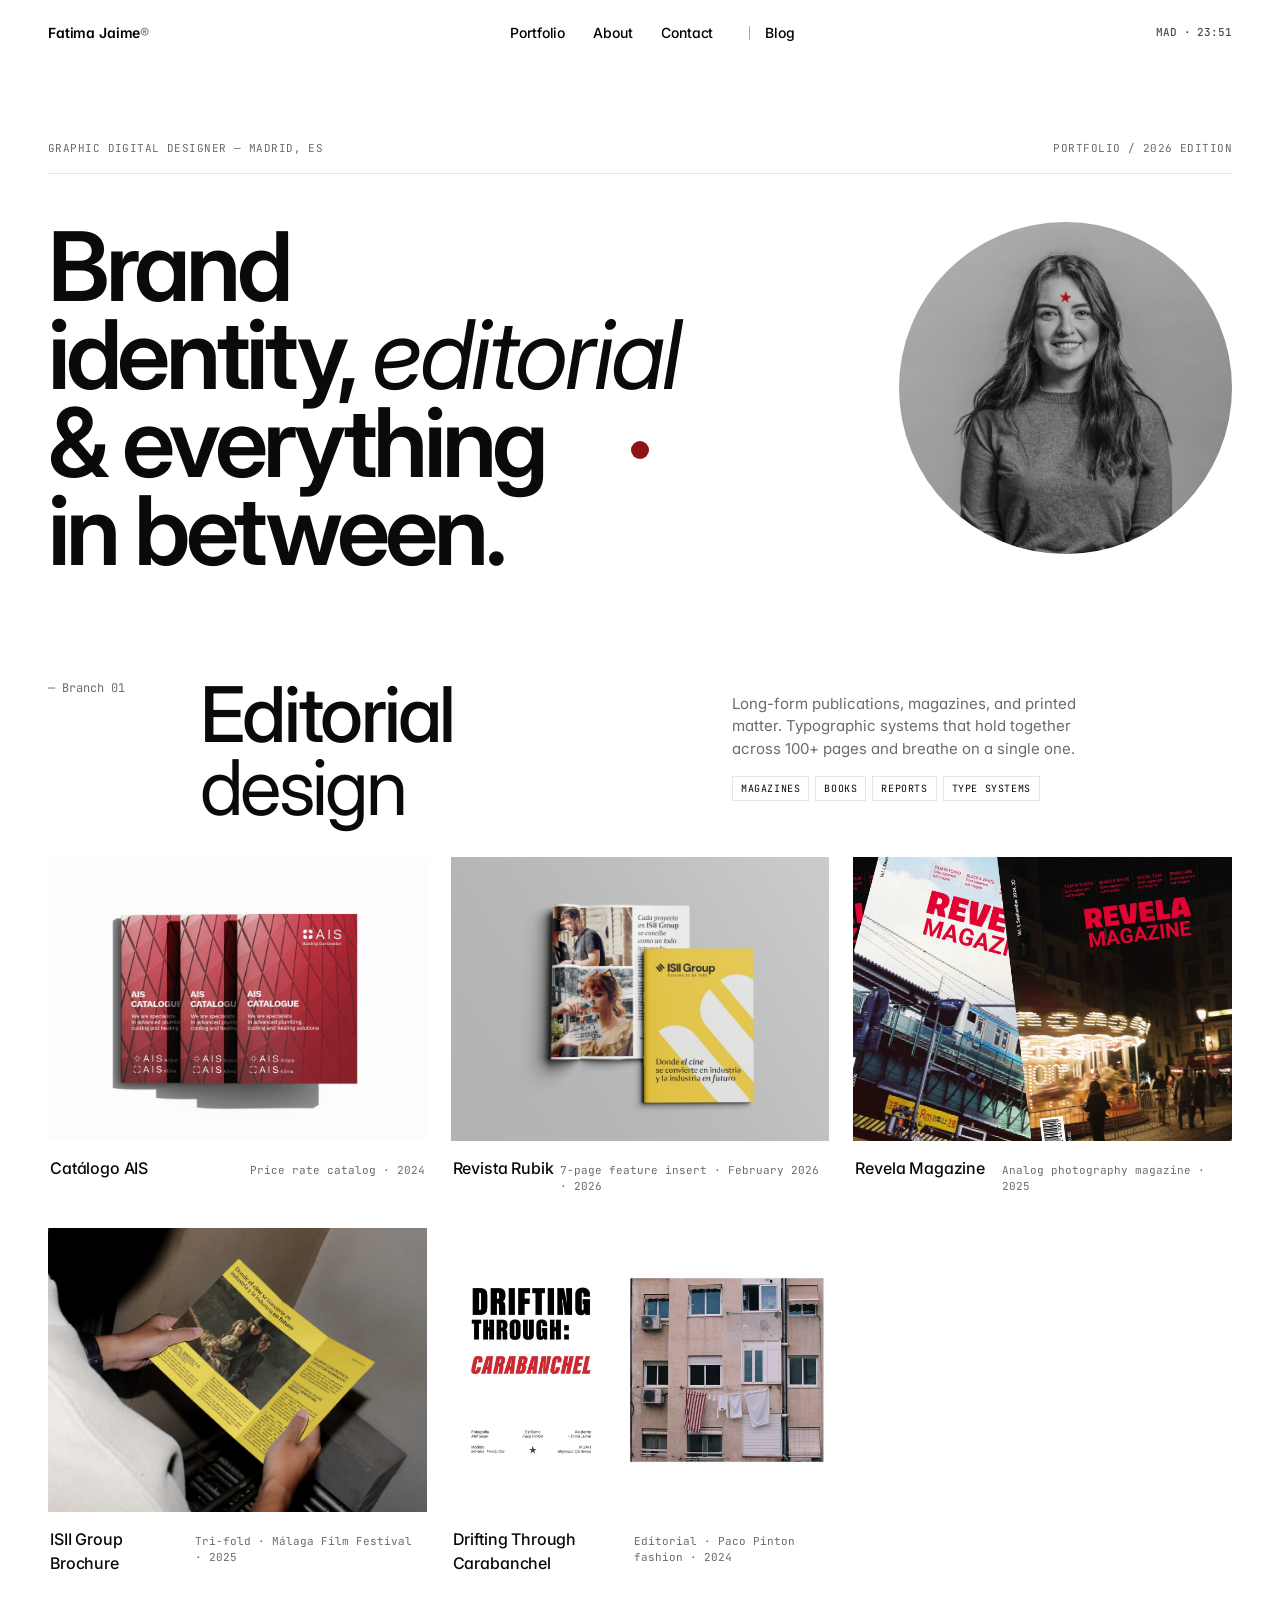
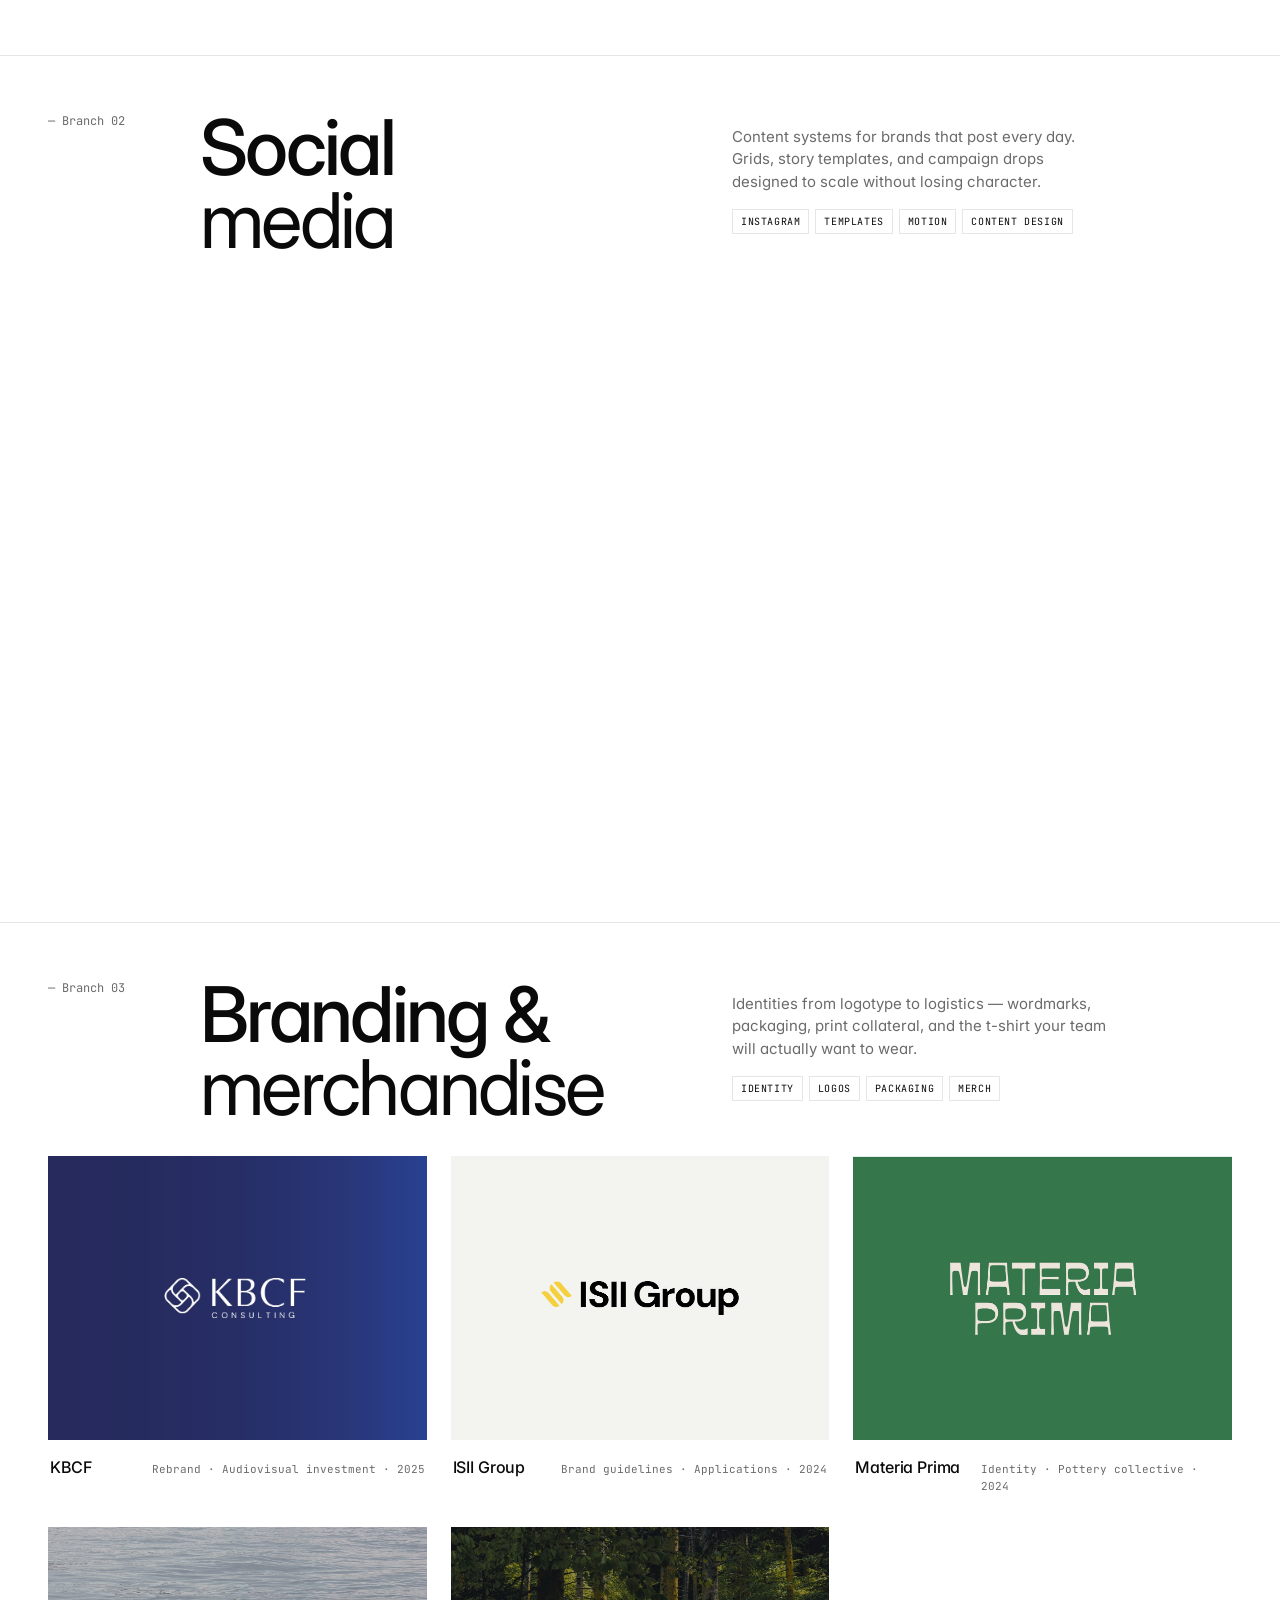
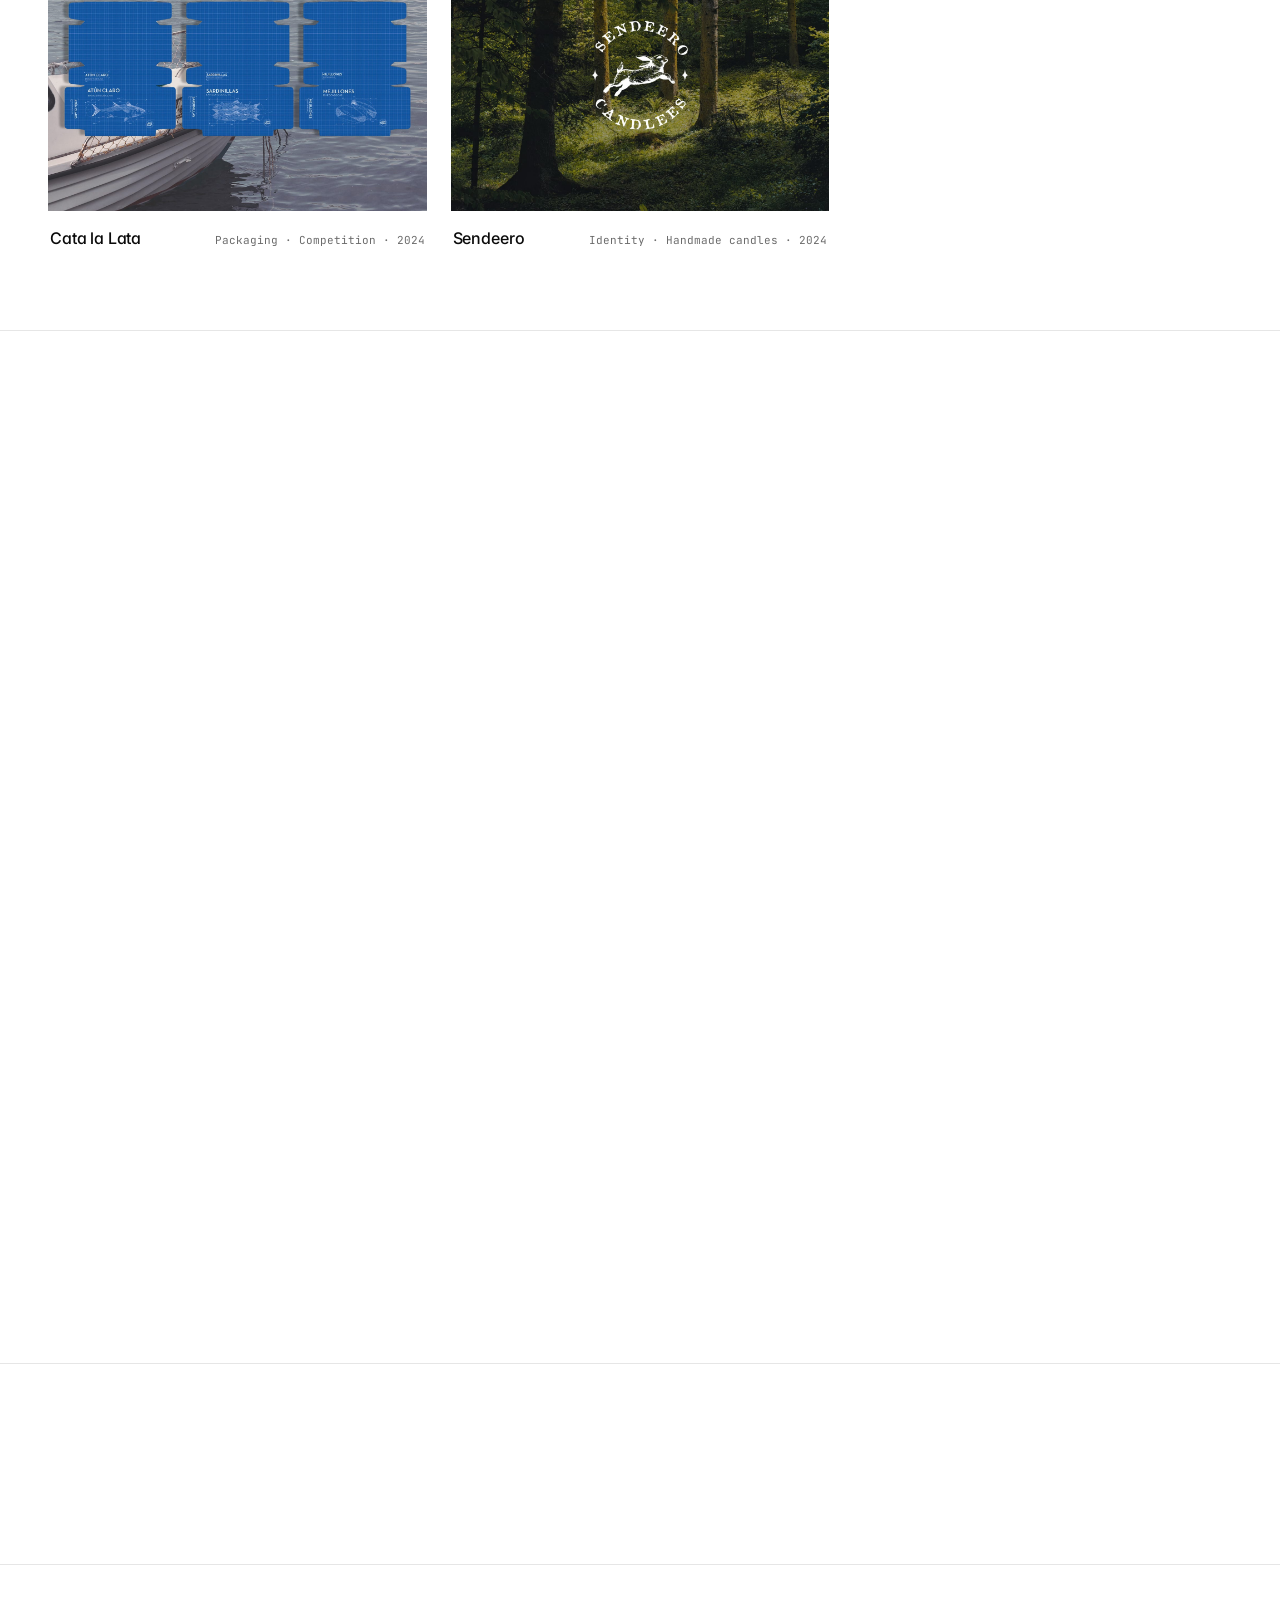
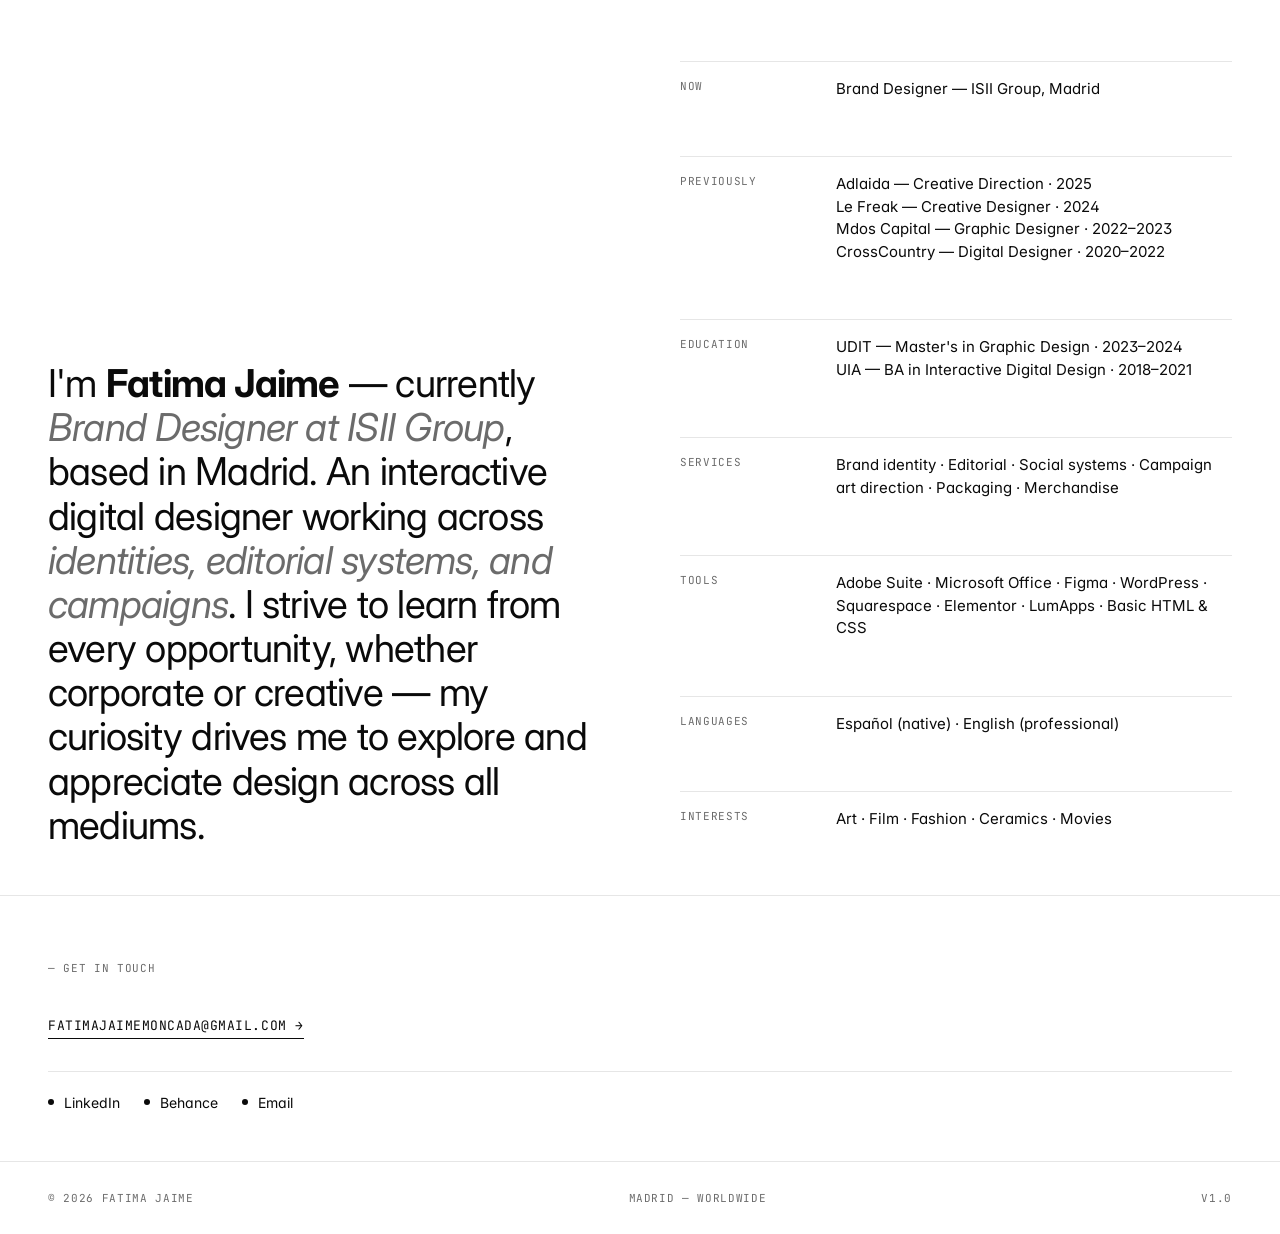
==== commit f5d39919: "Group portfolio links and separate Blog in nav Order is now Portfolio · About · Contact | Blog, with" ====
--- a/index.html
+++ b/index.html
@@ -26,10 +26,10 @@
 <nav class="nav">
   <a class="brand" href="#top">Fatima Jaime<span style="opacity:.5">®</span></a>
   <div class="links">
-    <a href="#work">Work</a>
-    <a href="blog.html">Blog</a>
+    <a href="#work">Portfolio</a>
     <a href="#about">About</a>
     <a href="#contact">Contact</a>
+    <a href="blog.html" class="split">Blog</a>
   </div>
   <div class="time" id="clock">MAD · 00:00</div>
 </nav>
--- a/styles.css
+++ b/styles.css
@@ -67,6 +67,12 @@
 }
 .nav .links a:hover::after{transform:scaleX(1)}
 .nav .links a.is-active::after{transform:scaleX(1)}
+.nav .links a.split{margin-left:24px;position:relative}
+.nav .links a.split::before{
+  content:"";position:absolute;left:-16px;top:50%;
+  transform:translateY(-50%);
+  width:1px;height:14px;background:currentColor;opacity:.35;
+}
 .nav .brand{font-weight:600;font-size:14px;letter-spacing:-.01em}
 .nav .time{font-family:"JetBrains Mono",monospace;font-size:11px;opacity:.7}
 
@@ -505,6 +511,8 @@
   .nav{padding:14px var(--pad)}
   .nav .links{gap:14px}
   .nav .links a{font-size:13px}
+  .nav .links a.split{margin-left:12px}
+  .nav .links a.split::before{left:-8px;height:11px}
   .nav .time{display:none}
   .hero{padding:108px var(--pad) 32px;column-gap:24px;row-gap:32px}
   .hero .title{
